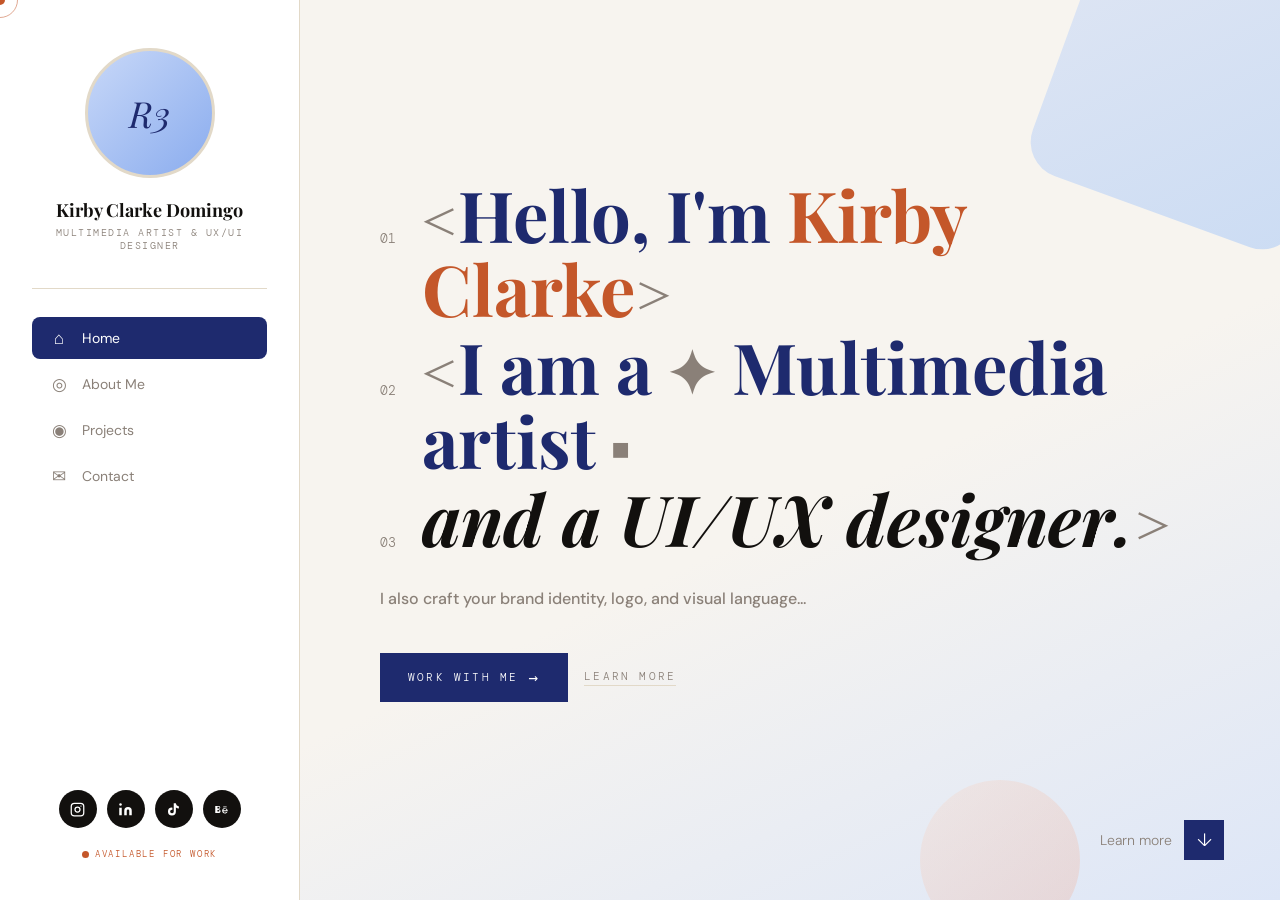
==== index.html @ 17f3683c "Add files via upload" ====
<!DOCTYPE html>
<html lang="en">
<head>
<meta charset="UTF-8">
<meta name="viewport" content="width=device-width, initial-scale=1.0">
<title>R3QU1EM</title>
<link rel="preconnect" href="https://fonts.googleapis.com">
<link href="https://fonts.googleapis.com/css2?family=Playfair+Display:ital,wght@0,400;0,700;1,400&family=DM+Mono:wght@300;400&family=DM+Sans:wght@300;400;500&display=swap" rel="stylesheet">
<style>
/* =============================================
   VARIABLES & RESET
   ============================================= */
:root {
  --cream: #F7F4EF;
  --ink: #12100E;
  --rust: #C4572A;
  --blue: #1E2A6E;
  --sand: #E2D9C8;
  --muted: #8A8078;
  --sidebar-w: 300px;
}

*, *::before, *::after { margin: 0; padding: 0; box-sizing: border-box; }
html { scroll-behavior: smooth; }

body {
  background: var(--cream);
  color: var(--ink);
  font-family: 'DM Sans', sans-serif;
  font-weight: 300;
  display: flex;
  min-height: 100vh;
  cursor: none;
}

/* =============================================
   CUSTOM CURSOR (hidden on touch devices)
   ============================================= */
.cursor {
  width: 10px; height: 10px;
  background: var(--rust);
  border-radius: 50%;
  position: fixed; top: 0; left: 0;
  pointer-events: none; z-index: 9999;
  transform: translate(-50%,-50%);
  mix-blend-mode: multiply;
  transition: transform 0.1s;
}
.cursor-ring {
  width: 36px; height: 36px;
  border: 1.5px solid var(--rust);
  border-radius: 50%;
  position: fixed; top: 0; left: 0;
  pointer-events: none; z-index: 9998;
  transform: translate(-50%,-50%);
  transition: width 0.2s, height 0.2s, opacity 0.2s;
  opacity: 0.5;
}

/* =============================================
   MOBILE MENU TOGGLE BUTTON
   ============================================= */
.menu-toggle {
  display: none;
  position: fixed;
  top: 16px; right: 16px;
  z-index: 200;
  width: 46px; height: 46px;
  background: var(--blue);
  border: none;
  border-radius: 10px;
  flex-direction: column;
  align-items: center;
  justify-content: center;
  gap: 5px;
  cursor: pointer;
  transition: background 0.2s;
  box-shadow: 0 4px 16px rgba(30,42,110,0.25);
}
.menu-toggle:hover { background: var(--rust); }
.menu-toggle span {
  display: block;
  width: 22px; height: 2px;
  background: #fff;
  border-radius: 2px;
  transition: transform 0.3s ease, opacity 0.3s ease;
  transform-origin: center;
}
.menu-toggle.open span:nth-child(1) { transform: translateY(7px) rotate(45deg); }
.menu-toggle.open span:nth-child(2) { opacity: 0; transform: scaleX(0); }
.menu-toggle.open span:nth-child(3) { transform: translateY(-7px) rotate(-45deg); }

/* Overlay behind sidebar on mobile */
.sidebar-overlay {
  display: none;
  position: fixed; inset: 0;
  background: rgba(18,16,14,0.5);
  z-index: 98;
  opacity: 0;
  transition: opacity 0.35s ease;
}
.sidebar-overlay.active { opacity: 1; }

/* =============================================
   SIDEBAR
   ============================================= */
.sidebar {
  width: var(--sidebar-w);
  min-width: var(--sidebar-w);
  height: 100vh;
  position: fixed;
  top: 0; left: 0;
  background: #fff;
  border-right: 1px solid var(--sand);
  display: flex;
  flex-direction: column;
  align-items: center;
  padding: 48px 32px 40px;
  z-index: 99;
  overflow-y: auto;
  transition: transform 0.4s cubic-bezier(0.4, 0, 0.2, 1);
}

.avatar-wrap {
  width: 130px; height: 130px;
  border-radius: 50%;
  overflow: hidden;
  border: 3px solid var(--sand);
  margin-bottom: 20px;
  flex-shrink: 0;
  background: linear-gradient(135deg, #c8d8f8 0%, #8aacee 100%);
  display: flex; align-items: center; justify-content: center;
  font-family: 'Playfair Display', serif;
  font-size: 36px;
  color: var(--blue);
  font-style: italic;
  opacity: 0;
  animation: fadeUp 0.7s 0.1s forwards;
}
.avatar-wrap img { width: 100%; height: 100%; object-fit: cover; }

.sidebar-name {
  font-family: 'Playfair Display', serif;
  font-size: 18px; font-weight: 700;
  text-align: center; margin-bottom: 4px;
  opacity: 0; animation: fadeUp 0.7s 0.2s forwards;
}
.sidebar-title {
  font-family: 'DM Mono', monospace;
  font-size: 10px; letter-spacing: 0.15em;
  text-transform: uppercase; color: var(--muted);
  text-align: center; margin-bottom: 36px;
  opacity: 0; animation: fadeUp 0.7s 0.3s forwards;
}
.sidebar-divider {
  width: 100%; height: 1px;
  background: var(--sand); margin-bottom: 28px;
}

.sidebar-nav {
  width: 100%; list-style: none;
  display: flex; flex-direction: column; gap: 4px;
  margin-bottom: auto;
  opacity: 0; animation: fadeUp 0.7s 0.4s forwards;
}
.sidebar-nav li a {
  display: flex; align-items: center; gap: 12px;
  padding: 10px 16px; border-radius: 8px;
  text-decoration: none; color: var(--muted);
  font-size: 14px; font-weight: 400;
  transition: background 0.2s, color 0.2s;
}
.sidebar-nav li a:hover,
.sidebar-nav li a.active {
  background: var(--blue); color: #fff;
}
.nav-icon { font-size: 17px; width: 22px; text-align: center; }

.sidebar-socials {
  display: flex; flex-wrap: wrap; gap: 10px;
  justify-content: center; margin-top: 36px;
  opacity: 0; animation: fadeUp 0.7s 0.5s forwards;
}
.social-icon {
  width: 38px; height: 38px; border-radius: 50%;
  background: var(--ink); color: #fff;
  display: flex; align-items: center; justify-content: center;
  text-decoration: none;
  transition: background 0.2s, transform 0.2s;
}
.social-icon:hover { background: var(--rust); transform: translateY(-3px); }
.social-icon svg { width: 15px; height: 15px; }

.avail-badge {
  margin-top: 20px;
  font-family: 'DM Mono', monospace;
  font-size: 9px; letter-spacing: 0.2em;
  text-transform: uppercase; color: var(--rust);
  display: flex; align-items: center; gap: 6px;
}
.avail-dot {
  width: 7px; height: 7px; border-radius: 50%;
  background: var(--rust); animation: pulse 2s infinite;
}

/* =============================================
   MAIN CONTENT AREA
   ============================================= */
.main {
  margin-left: var(--sidebar-w);
  flex: 1;
  overflow-y: auto;
  height: 100vh;
}

/* =============================================
   HERO
   ============================================= */
.hero {
  min-height: 100vh;
  display: flex; flex-direction: column; justify-content: center;
  padding: 80px 80px 100px;
  background: linear-gradient(155deg, #F7F4EF 55%, #dde6f7 100%);
  position: relative; overflow: hidden;
}
.hero::before {
  content: '';
  position: absolute; top: -60px; right: -60px;
  width: 280px; height: 280px;
  background: linear-gradient(135deg, #c8d8f8 0%, #a0c4f8 100%);
  border-radius: 36px; transform: rotate(20deg);
  opacity: 0.5; animation: floatShape 6s ease-in-out infinite;
}
.hero::after {
  content: '';
  position: absolute; bottom: -40px; right: 200px;
  width: 160px; height: 160px;
  background: linear-gradient(135deg, #f8d8c8 0%, #f0a88e 100%);
  border-radius: 50%;
  opacity: 0.3; animation: floatShape 8s 2s ease-in-out infinite;
}

.hero-line {
  display: flex; align-items: baseline; gap: 14px;
  line-height: 1.05; margin-bottom: 4px;
}
.hero-num {
  font-family: 'DM Mono', monospace; font-size: 13px;
  color: var(--muted); min-width: 28px;
  opacity: 0; animation: fadeUp 0.7s forwards;
}
.hero-line:nth-child(1) .hero-num { animation-delay: 0.3s; }
.hero-line:nth-child(2) .hero-num { animation-delay: 0.5s; }
.hero-line:nth-child(3) .hero-num { animation-delay: 0.7s; }

.hero-text {
  font-family: 'Playfair Display', serif;
  font-size: clamp(28px, 5.5vw, 72px);
  font-weight: 700; color: var(--blue);
  opacity: 0; animation: fadeUp 0.8s forwards;
}
.hero-line:nth-child(1) .hero-text { animation-delay: 0.3s; }
.hero-line:nth-child(2) .hero-text { animation-delay: 0.5s; }
.hero-line:nth-child(3) .hero-text { animation-delay: 0.7s; font-style: italic; color: var(--ink); }
.hero-text .accent { color: var(--rust); }
.hero-text .tag { color: var(--muted); font-style: normal; font-size: 0.85em; }

.hero-sub {
  margin-top: 28px; font-size: 16px; font-weight: 500;
  color: var(--muted);
  opacity: 0; animation: fadeUp 0.8s 0.9s forwards;
}
.hero-cta {
  margin-top: 44px; display: flex; gap: 16px; align-items: center;
  flex-wrap: wrap;
  opacity: 0; animation: fadeUp 0.8s 1.1s forwards;
}
.btn-primary {
  background: var(--blue); color: #fff;
  padding: 14px 28px;
  font-family: 'DM Mono', monospace; font-size: 11px;
  letter-spacing: 0.2em; text-transform: uppercase;
  border: none; text-decoration: none;
  display: inline-flex; align-items: center; gap: 10px;
  transition: background 0.2s, transform 0.2s;
}
.btn-primary:hover { background: var(--rust); transform: translateY(-2px); }
.btn-primary .arrow { font-size: 16px; transition: transform 0.2s; }
.btn-primary:hover .arrow { transform: translateX(4px); }
.btn-ghost {
  font-family: 'DM Mono', monospace; font-size: 11px;
  letter-spacing: 0.2em; text-transform: uppercase;
  color: var(--muted); text-decoration: none;
  border-bottom: 1px solid var(--sand); padding-bottom: 2px;
  transition: color 0.2s, border-color 0.2s;
}
.btn-ghost:hover { color: var(--ink); border-color: var(--ink); }

.learn-more-btn {
  position: absolute; bottom: 40px; right: 56px;
  display: flex; align-items: center; gap: 12px;
  text-decoration: none; font-size: 14px; color: var(--muted);
  opacity: 0; animation: fadeIn 1s 1.5s forwards;
}
.down-box {
  width: 40px; height: 40px; background: var(--blue);
  display: flex; align-items: center; justify-content: center;
  color: #fff; font-size: 18px; transition: background 0.2s;
}
.learn-more-btn:hover .down-box { background: var(--rust); }

/* =============================================
   MARQUEE
   ============================================= */
.marquee-section {
  padding: 14px 0; overflow: hidden; background: var(--blue);
}
.marquee-track {
  display: flex; animation: marquee 20s linear infinite; width: max-content;
}
.marquee-item {
  font-family: 'Playfair Display', serif; font-style: italic;
  font-size: 16px; color: rgba(255,255,255,0.65);
  padding: 0 36px; white-space: nowrap;
}
.marquee-dot { color: var(--rust) !important; }

/* =============================================
   SHARED SECTION STYLES
   ============================================= */
.section { padding: 96px 80px; }
.section + .section { border-top: 1px solid var(--sand); }

.section-label {
  font-family: 'DM Mono', monospace; font-size: 10px;
  letter-spacing: 0.35em; text-transform: uppercase; color: var(--rust);
  margin-bottom: 36px; display: flex; align-items: center; gap: 12px;
}
.section-label::before { content: ''; width: 28px; height: 1px; background: var(--rust); }

.section-heading {
  font-family: 'Playfair Display', serif;
  font-size: clamp(30px, 3.8vw, 56px);
  line-height: 1.1; color: var(--blue); margin-bottom: 28px;
}
.section-heading em { font-style: italic; color: var(--rust); }

/* =============================================
   ABOUT
   ============================================= */
.about-grid {
  display: grid; grid-template-columns: 1fr 1fr;
  gap: 56px; align-items: start;
}
.about-body {
  font-size: 16px; line-height: 1.8;
  color: var(--muted); margin-bottom: 14px;
}
.skills-grid { display: grid; grid-template-columns: 1fr 1fr; gap: 2px; }
.skill-item { padding: 16px 18px; background: var(--sand); transition: background 0.2s; }
.skill-item:hover { background: var(--blue); }
.skill-item:hover .skill-name { color: #fff; }
.skill-item:hover .skill-cat { color: rgba(255,255,255,0.5); }
.skill-name { font-size: 14px; font-weight: 500; margin-bottom: 3px; transition: color 0.2s; }
.skill-cat {
  font-family: 'DM Mono', monospace; font-size: 9px;
  letter-spacing: 0.15em; text-transform: uppercase;
  color: var(--muted); transition: color 0.2s;
}

/* =============================================
   GALLERY / ACCORDION SECTION
   ============================================= */
.work-section { background: #fff; }
.gallery-list { display: flex; flex-direction: column; gap: 2px; margin-top: 44px; }

.gallery-trigger {
  display: grid;
  grid-template-columns: 48px 1fr auto auto 36px;
  align-items: center; gap: 20px;
  padding: 22px 28px;
  background: var(--cream);
  border: none; width: 100%; text-align: left;
  color: var(--ink); cursor: pointer;
  transition: background 0.25s, transform 0.25s;
  font-family: inherit;
}
.gallery-trigger:hover {
  background: var(--blue); transform: translateX(6px);
}
.gallery-trigger:hover .g-title,
.gallery-trigger:hover .g-num { color: #fff; }
.gallery-trigger:hover .g-type,
.gallery-trigger:hover .g-count { color: rgba(255,255,255,0.5); }
.gallery-trigger:hover .g-chevron { color: var(--rust); }

.gallery-trigger.open { background: var(--blue); transform: translateX(6px); }
.gallery-trigger.open .g-title,
.gallery-trigger.open .g-num { color: #fff; }
.gallery-trigger.open .g-type,
.gallery-trigger.open .g-count { color: rgba(255,255,255,0.5); }
.gallery-trigger.open .g-chevron { color: var(--rust); transform: rotate(180deg); }

.g-num {
  font-family: 'DM Mono', monospace; font-size: 11px;
  letter-spacing: 0.2em; color: var(--muted); transition: color 0.25s;
}
.g-title {
  font-family: 'Playfair Display', serif; font-size: 22px;
  transition: color 0.25s;
}
.g-type {
  font-family: 'DM Mono', monospace; font-size: 10px;
  letter-spacing: 0.15em; text-transform: uppercase;
  color: var(--muted); transition: color 0.25s;
}
.g-count {
  font-family: 'DM Mono', monospace; font-size: 11px;
  color: var(--muted); transition: color 0.25s;
}
.g-chevron {
  font-size: 18px; color: var(--sand);
  transition: color 0.25s, transform 0.35s ease;
  display: flex; align-items: center; justify-content: center;
}

.gallery-panel {
  max-height: 0; overflow: hidden;
  transition: max-height 0.55s cubic-bezier(0.4,0,0.2,1);
  background: #f0eee9;
  border-left: 3px solid var(--blue);
}
.gallery-panel.open { max-height: 1600px; }
.gallery-panel-inner { padding: 28px 32px 36px; }

.tool-badge {
  display: inline-flex; align-items: center; gap: 8px;
  background: var(--blue); color: #fff;
  padding: 6px 14px; margin-bottom: 20px;
  font-family: 'DM Mono', monospace; font-size: 10px;
  letter-spacing: 0.15em; text-transform: uppercase;
}
.tool-dot { width: 7px; height: 7px; border-radius: 50%; background: var(--rust); }

.gallery-hint {
  font-family: 'DM Mono', monospace; font-size: 10px;
  letter-spacing: 0.2em; text-transform: uppercase;
  color: var(--muted); margin-bottom: 20px;
}

.photo-grid {
  display: grid;
  grid-template-columns: repeat(3, 1fr);
  gap: 8px;
}
.photo-grid.cols4 { grid-template-columns: repeat(4, 1fr); }

.photo-card {
  position: relative; overflow: hidden;
  background: var(--sand);
  aspect-ratio: 4/3;
}
.photo-card.span2 { grid-column: span 2; aspect-ratio: 16/9; }

.photo-card[data-tool="capcut"] .photo-card-bg       { background: linear-gradient(135deg, #0f0f0f 0%, #1a1a2e 60%, #2a2a4e 100%); }
.photo-card[data-tool="premiere"] .photo-card-bg     { background: linear-gradient(135deg, #1a0030 0%, #4a0080 50%, #9999ff 100%); }
.photo-card[data-tool="canva"] .photo-card-bg        { background: linear-gradient(135deg, #7d2ae8 0%, #4a90d9 50%, #00c4cc 100%); }
.photo-card[data-tool="figma"] .photo-card-bg        { background: linear-gradient(135deg, #f24e1e 0%, #a259ff 50%, #1abcfe 100%); }
.photo-card[data-tool="aftereffects"] .photo-card-bg { background: linear-gradient(135deg, #1a0533 0%, #4a1090 50%, #9999ff 100%); }
.photo-card[data-tool="photoshop"] .photo-card-bg    { background: linear-gradient(135deg, #001e36 0%, #0050a0 50%, #31a8ff 100%); }

.photo-card-bg {
  width: 100%; height: 100%;
  display: flex; align-items: center; justify-content: center;
  transition: transform 0.4s ease;
}
.photo-card:hover .photo-card-bg { transform: scale(1.04); }

.card-symbol {
  font-size: clamp(28px, 4vw, 56px);
  opacity: 0.12; color: #fff;
  pointer-events: none; user-select: none;
  font-family: 'Playfair Display', serif;
}

.photo-overlay {
  position: absolute; inset: 0;
  background: rgba(18,16,14,0.82);
  display: flex; flex-direction: column;
  align-items: center; justify-content: center;
  opacity: 0; transition: opacity 0.3s;
  padding: 12px; text-align: center;
}
.photo-card:hover .photo-overlay { opacity: 1; }
.photo-overlay-title {
  font-family: 'Playfair Display', serif;
  font-style: italic; font-size: 13px; color: #fff; margin-bottom: 5px;
}
.photo-overlay-tag {
  font-family: 'DM Mono', monospace; font-size: 9px;
  letter-spacing: 0.2em; text-transform: uppercase;
  color: rgba(255,255,255,0.45);
}

/* =============================================
   CONTACT
   ============================================= */
.contact-grid {
  display: grid; grid-template-columns: 1fr 1fr;
  gap: 72px; align-items: start;
}
.contact-sub {
  font-size: 16px; line-height: 1.7;
  color: var(--muted); margin-bottom: 36px;
}
.contact-email {
  font-family: 'Playfair Display', serif; font-style: italic;
  font-size: 22px; color: var(--ink); text-decoration: none;
  border-bottom: 2px solid var(--rust); padding-bottom: 4px;
  transition: color 0.2s;
}
.contact-email:hover { color: var(--rust); }
.contact-links { display: flex; flex-direction: column; gap: 10px; }
.contact-link {
  display: flex; justify-content: space-between; align-items: center;
  padding: 16px 20px; border: 1px solid var(--sand);
  text-decoration: none; color: var(--ink);
  transition: border-color 0.2s, background 0.2s;
}
.contact-link:hover { background: var(--blue); border-color: var(--blue); color: #fff; }
.contact-link-name {
  font-family: 'DM Mono', monospace; font-size: 11px;
  letter-spacing: 0.2em; text-transform: uppercase;
}
.contact-link-handle { font-size: 13px; color: var(--muted); }
.contact-link:hover .contact-link-handle { color: rgba(255,255,255,0.6); }

/* =============================================
   FOOTER
   ============================================= */
footer {
  padding: 28px 80px; border-top: 1px solid var(--sand);
  display: flex; justify-content: space-between; align-items: center;
  flex-wrap: wrap; gap: 12px;
  background: #fff;
}
.footer-copy {
  font-family: 'DM Mono', monospace; font-size: 10px;
  letter-spacing: 0.15em; text-transform: uppercase; color: var(--muted);
}

/* =============================================
   ANIMATIONS
   ============================================= */
@keyframes fadeUp {
  from { opacity: 0; transform: translateY(20px); }
  to   { opacity: 1; transform: translateY(0); }
}
@keyframes fadeIn { from { opacity: 0; } to { opacity: 1; } }
@keyframes marquee {
  from { transform: translateX(0); }
  to   { transform: translateX(-50%); }
}
@keyframes pulse {
  0%,100% { opacity:1; transform:scale(1); }
  50%      { opacity:0.4; transform:scale(0.6); }
}
@keyframes floatShape {
  0%,100% { transform:rotate(20deg) translateY(0); }
  50%      { transform:rotate(20deg) translateY(-18px); }
}

.reveal {
  opacity: 0; transform: translateY(22px);
  transition: opacity 0.7s ease, transform 0.7s ease;
}
.reveal.visible { opacity: 1; transform: translateY(0); }
.reveal-delay-1 { transition-delay: 0.1s; }
.reveal-delay-2 { transition-delay: 0.2s; }
.reveal-delay-3 { transition-delay: 0.3s; }

/* =============================================
   RESPONSIVE — TABLET (max 1024px)
   ============================================= */
@media (max-width: 1024px) {
  .section { padding: 72px 48px; }
  footer { padding: 24px 48px; }
  .hero { padding: 72px 48px 90px; }

  .about-grid { gap: 40px; }

  .gallery-trigger {
    grid-template-columns: 40px 1fr auto 28px;
    gap: 14px; padding: 20px 20px;
  }
  .g-count { display: none; }
  .g-type { font-size: 9px; }

  .photo-grid.cols4 { grid-template-columns: repeat(3, 1fr); }
}

/* =============================================
   RESPONSIVE — MOBILE (max 768px)
   ============================================= */
@media (max-width: 768px) {
  body { cursor: auto; }
  .cursor, .cursor-ring { display: none; }

  /* Show hamburger, overlay */
  .menu-toggle { display: flex; }
  .sidebar-overlay { display: block; pointer-events: none; }
  .sidebar-overlay.active { pointer-events: all; }

  /* Sidebar slides in from left */
  .sidebar {
    transform: translateX(-100%);
    width: min(var(--sidebar-w), 85vw);
    min-width: unset;
    padding: 60px 24px 32px;
    box-shadow: 4px 0 32px rgba(18,16,14,0.15);
  }
  .sidebar.open { transform: translateX(0); }

  /* Main takes full width */
  .main { margin-left: 0; height: 100vh; }

  /* HERO */
  .hero {
    padding: 80px 24px 72px;
    min-height: 100svh;
  }
  .hero::before { width: 180px; height: 180px; top: -40px; right: -40px; }
  .hero::after  { width: 100px; height: 100px; right: 60px; }

  .hero-line { gap: 10px; margin-bottom: 2px; }
  .hero-num  { font-size: 11px; min-width: 22px; }
  .hero-text { font-size: clamp(24px, 7.5vw, 40px); }

  .learn-more-btn { right: 24px; bottom: 28px; font-size: 12px; }
  .down-box { width: 34px; height: 34px; font-size: 15px; }

  /* Sections */
  .section { padding: 60px 24px; }
  .section + .section { border-top: 1px solid var(--sand); }

  /* About: stack columns */
  .about-grid { grid-template-columns: 1fr; gap: 40px; }
  .skills-grid { grid-template-columns: 1fr 1fr; }

  /* Gallery accordion */
  .gallery-trigger {
    grid-template-columns: 36px 1fr 28px;
    gap: 12px; padding: 18px 16px;
    transform: none !important;
  }
  .gallery-trigger:hover  { transform: none !important; }
  .gallery-trigger.open   { transform: none !important; }
  .g-type  { display: none; }
  .g-count { display: none; }
  .g-title { font-size: 18px; }

  .gallery-panel-inner { padding: 20px 16px 28px; }

  /* Grids: 2 cols on mobile, span2 becomes full width */
  .photo-grid        { grid-template-columns: repeat(2, 1fr); gap: 6px; }
  .photo-grid.cols4  { grid-template-columns: repeat(2, 1fr); }
  .photo-card.span2  { grid-column: span 2; }

  /* Contact: stack */
  .contact-grid { grid-template-columns: 1fr; gap: 40px; }
  .contact-email { font-size: 18px; }

  /* Footer */
  footer { padding: 20px 24px; flex-direction: column; align-items: flex-start; gap: 8px; }

  /* Marquee smaller */
  .marquee-item { font-size: 13px; padding: 0 20px; }
}

/* =============================================
   RESPONSIVE — SMALL MOBILE (max 480px)
   ============================================= */
@media (max-width: 480px) {
  .hero-text { font-size: clamp(20px, 6.5vw, 34px); }
  .section-heading { font-size: clamp(26px, 7vw, 40px); }

  .skills-grid { grid-template-columns: 1fr; }

  .photo-grid        { grid-template-columns: repeat(2, 1fr); }
  .photo-grid.cols4  { grid-template-columns: repeat(2, 1fr); }

  .gallery-trigger { padding: 16px 14px; }
  .g-num { font-size: 10px; }
  .g-title { font-size: 16px; }

  .btn-primary { padding: 12px 20px; font-size: 10px; }
}
</style>
</head>
<body>

<!-- CURSOR -->
<div class="cursor" id="cursor"></div>
<div class="cursor-ring" id="cursorRing"></div>

<!-- MOBILE HAMBURGER -->
<button class="menu-toggle" id="menuToggle" aria-label="Toggle menu">
  <span></span><span></span><span></span>
</button>

<!-- SIDEBAR OVERLAY -->
<div class="sidebar-overlay" id="sidebarOverlay"></div>

<!-- =============================================
     SIDEBAR
     ============================================= -->
<aside class="sidebar" id="sidebar">
  <div class="avatar-wrap">R3</div>
  <p class="sidebar-name">Kirby Clarke Domingo</p>
  <p class="sidebar-title">Multimedia Artist &amp; UX/UI Designer</p>
  <div class="sidebar-divider"></div>
  <ul class="sidebar-nav">
    <li><a href="#hero" class="active nav-link"><span class="nav-icon">⌂</span> Home</a></li>
    <li><a href="#about" class="nav-link"><span class="nav-icon">◎</span> About Me</a></li>
    <li><a href="#work" class="nav-link"><span class="nav-icon">◉</span> Projects</a></li>
    <li><a href="#contact" class="nav-link"><span class="nav-icon">✉</span> Contact</a></li>
  </ul>
  <div class="sidebar-socials">
    <a href="#" class="social-icon" title="Instagram">
      <svg viewBox="0 0 24 24" fill="none" stroke="currentColor" stroke-width="2">
        <rect x="2" y="2" width="20" height="20" rx="5"/>
        <circle cx="12" cy="12" r="4"/>
        <circle cx="17.5" cy="6.5" r="1" fill="currentColor" stroke="none"/>
      </svg>
    </a>
    <a href="#" class="social-icon" title="LinkedIn">
      <svg viewBox="0 0 24 24" fill="currentColor">
        <path d="M16 8a6 6 0 0 1 6 6v7h-4v-7a2 2 0 0 0-4 0v7h-4v-7a6 6 0 0 1 6-6zM2 9h4v12H2z"/>
        <circle cx="4" cy="4" r="2"/>
      </svg>
    </a>
    <a href="#" class="social-icon" title="TikTok">
      <svg viewBox="0 0 24 24" fill="currentColor">
        <path d="M19.59 6.69a4.83 4.83 0 0 1-3.77-4.25V2h-3.45v13.67a2.89 2.89 0 0 1-2.88 2.5 2.89 2.89 0 0 1-2.89-2.89 2.89 2.89 0 0 1 2.89-2.89c.28 0 .54.04.79.1V9.01a6.27 6.27 0 0 0-.79-.05 6.34 6.34 0 0 0-6.34 6.34 6.34 6.34 0 0 0 6.34 6.34 6.34 6.34 0 0 0 6.33-6.34V8.69a8.18 8.18 0 0 0 4.78 1.52V6.75a4.85 4.85 0 0 1-1.01-.06z"/>
      </svg>
    </a>
    <a href="#" class="social-icon" title="Behance">
      <svg viewBox="0 0 24 24" fill="currentColor">
        <path d="M7.5 11.25C8.88 11.25 10 10.13 10 8.75S8.88 6.25 7.5 6.25H2v11.5h5.5c1.66 0 3-1.34 3-3s-1.34-3-3-3zm-2-3.5H7.5c.69 0 1.25.56 1.25 1.25S8.19 10.25 7.5 10.25H5.5V7.75zm2 7.5H5.5v-2.5H7.5c.69 0 1.25.56 1.25 1.25s-.56 1.25-1.25 1.25zM14.75 7h5.5v1.5h-5.5V7zM17.5 9.5c-2.49 0-4.5 2.01-4.5 4.5s2.01 4.5 4.5 4.5c1.74 0 3.26-.99 4.02-2.44H19.3c-.44.56-1.1.94-1.8.94-1.24 0-2.27-.9-2.46-2.08H22v-.42c0-2.49-2.01-4.5-4.5-4.5zm-2.46 3.5c.19-1.18 1.22-2.08 2.46-2.08s2.27.9 2.46 2.08h-4.92z"/>
      </svg>
    </a>
  </div>
  <div class="avail-badge">
    <div class="avail-dot"></div>
    Available for work
  </div>
</aside>

<!-- =============================================
     MAIN CONTENT
     ============================================= -->
<main class="main" id="mainScroll">

  <!-- HERO -->
  <section class="hero" id="hero">
    <div class="hero-line">
      <span class="hero-num">01</span>
      <h1 class="hero-text">
        <span class="tag">&lt;</span>Hello, I'm <span class="accent">Kirby Clarke</span><span class="tag">&gt;</span>
      </h1>
    </div>
    <div class="hero-line">
      <span class="hero-num">02</span>
      <h1 class="hero-text">
        <span class="tag">&lt;</span>I am a<span class="tag"> ✦</span> Multimedia artist<span class="tag"> ▪</span>
      </h1>
    </div>
    <div class="hero-line">
      <span class="hero-num">03</span>
      <h1 class="hero-text">and a UI/UX designer.<span class="tag">&gt;</span></h1>
    </div>
    <p class="hero-sub">I also craft your brand identity, logo, and visual language...</p>
    <div class="hero-cta">
      <a href="#contact" class="btn-primary">Work with me <span class="arrow">→</span></a>
      <a href="#about" class="btn-ghost">Learn more</a>
    </div>
    <a href="#work" class="learn-more-btn">
      Learn more
      <div class="down-box">↓</div>
    </a>
  </section>

  <!-- MARQUEE -->
  <div class="marquee-section">
    <div class="marquee-track">
      <span class="marquee-item">Multimedia Art</span><span class="marquee-item marquee-dot">·</span>
      <span class="marquee-item">UX Design</span><span class="marquee-item marquee-dot">·</span>
      <span class="marquee-item">UI Design</span><span class="marquee-item marquee-dot">·</span>
      <span class="marquee-item">Video Editing</span><span class="marquee-item marquee-dot">·</span>
      <span class="marquee-item">Motion Graphics</span><span class="marquee-item marquee-dot">·</span>
      <span class="marquee-item">Branding</span><span class="marquee-item marquee-dot">·</span>
      <span class="marquee-item">Figma</span><span class="marquee-item marquee-dot">·</span>
      <span class="marquee-item">Photoshop</span><span class="marquee-item marquee-dot">·</span>
      <span class="marquee-item">Multimedia Art</span><span class="marquee-item marquee-dot">·</span>
      <span class="marquee-item">UX Design</span><span class="marquee-item marquee-dot">·</span>
      <span class="marquee-item">UI Design</span><span class="marquee-item marquee-dot">·</span>
      <span class="marquee-item">Video Editing</span><span class="marquee-item marquee-dot">·</span>
      <span class="marquee-item">Motion Graphics</span><span class="marquee-item marquee-dot">·</span>
      <span class="marquee-item">Branding</span><span class="marquee-item marquee-dot">·</span>
      <span class="marquee-item">Figma</span><span class="marquee-item marquee-dot">·</span>
      <span class="marquee-item">Photoshop</span><span class="marquee-item marquee-dot">·</span>
    </div>
  </div>

  <!-- ABOUT -->
  <section class="section" id="about">
    <p class="section-label reveal">About me</p>
    <div class="about-grid">
      <div>
        <h2 class="section-heading reveal reveal-delay-1">Design<br>meets <em>logic</em></h2>
        <p class="about-body reveal reveal-delay-2">I am an IT graduate but I focused my career on multimedia. I still have little experience on work but I am confident that my personal projects have the potential to prove.</p>
        <p class="about-body reveal reveal-delay-3">I keep my focus on content creation and film making. Learning from multiple trials and errors. My obsession on creative work has driven me to this kind of career and I promise myself to keep the momentum going.</p>
      </div>
      <div>
        <p class="section-label reveal">Skills</p>
        <div class="skills-grid">
          <div class="skill-item reveal reveal-delay-1"><div class="skill-name">After Effects</div><div class="skill-cat">Motion Graphics</div></div>
          <div class="skill-item reveal reveal-delay-1"><div class="skill-name">Figma</div><div class="skill-cat">Web Design</div></div>
          <div class="skill-item reveal reveal-delay-2"><div class="skill-name">Premiere Pro</div><div class="skill-cat">Professional Video</div></div>
          <div class="skill-item reveal reveal-delay-2"><div class="skill-name">Photoshop</div><div class="skill-cat">Graphics Design</div></div>
          <div class="skill-item reveal reveal-delay-3"><div class="skill-name">CapCut</div><div class="skill-cat">Basic Video Editing</div></div>
          <div class="skill-item reveal reveal-delay-3"><div class="skill-name">Lightroom</div><div class="skill-cat">Photo Editing</div></div>
        </div>
      </div>
    </div>
  </section>

  <!-- GALLERY / ACCORDION -->
  <section class="section work-section" id="work">
    <p class="section-label reveal">Creative galleries</p>
    <h2 class="section-heading reveal reveal-delay-1">My work,<br><em>by tool</em></h2>

    <div class="gallery-list">

      <!-- 01 CAPCUT -->
      <div class="reveal">
        <button class="gallery-trigger" onclick="toggleGallery(this)">
          <span class="g-num">01</span>
          <span class="g-title">CapCut</span>
          <span class="g-type">Video Editing · Reels · Transitions</span>
          <span class="g-count">6 projects</span>
          <span class="g-chevron">↓</span>
        </button>
        <div class="gallery-panel">
          <div class="gallery-panel-inner">
            <div class="tool-badge"><span class="tool-dot"></span>CapCut — Video &amp; Short-form Content</div>
            <p class="gallery-hint">Replace placeholder cards with your own screenshots or thumbnails</p>
            <div class="photo-grid">
              <div class="photo-card" data-tool="capcut"><div class="photo-card-bg"><div class="card-symbol">▶</div></div><div class="photo-overlay"><p class="photo-overlay-title">Reel Edit #1</p><p class="photo-overlay-tag">Transition · Music Sync</p></div></div>
              <div class="photo-card" data-tool="capcut"><div class="photo-card-bg"><div class="card-symbol">▶</div></div><div class="photo-overlay"><p class="photo-overlay-title">Reel Edit #2</p><p class="photo-overlay-tag">Color Grade · Cuts</p></div></div>
              <div class="photo-card" data-tool="capcut"><div class="photo-card-bg"><div class="card-symbol">▶</div></div><div class="photo-overlay"><p class="photo-overlay-title">Short Film Cut</p><p class="photo-overlay-tag">Storytelling · Pacing</p></div></div>
              <div class="photo-card span2" data-tool="capcut"><div class="photo-card-bg"><div class="card-symbol">▶</div></div><div class="photo-overlay"><p class="photo-overlay-title">Brand Promo Video</p><p class="photo-overlay-tag">Cinematic · Typography</p></div></div>
              <div class="photo-card" data-tool="capcut"><div class="photo-card-bg"><div class="card-symbol">▶</div></div><div class="photo-overlay"><p class="photo-overlay-title">Viral Format</p><p class="photo-overlay-tag">Hook · CTA</p></div></div>
            </div>
          </div>
        </div>
      </div>

      <!-- 02 PREMIERE PRO -->
      <div class="reveal reveal-delay-1">
        <button class="gallery-trigger" onclick="toggleGallery(this)">
          <span class="g-num">02</span>
          <span class="g-title">Premiere Pro</span>
          <span class="g-type">Long-form · Color Grading · Audio Mix</span>
          <span class="g-count">5 projects</span>
          <span class="g-chevron">↓</span>
        </button>
        <div class="gallery-panel">
          <div class="gallery-panel-inner">
            <div class="tool-badge"><span class="tool-dot"></span>Premiere Pro — Professional Video</div>
            <p class="gallery-hint">Replace placeholder cards with your own screenshots or thumbnails</p>
            <div class="photo-grid">
              <div class="photo-card span2" data-tool="premiere"><div class="photo-card-bg"><div class="card-symbol">🎬</div></div><div class="photo-overlay"><p class="photo-overlay-title">Documentary Cut</p><p class="photo-overlay-tag">Long-form · Narrative</p></div></div>
              <div class="photo-card" data-tool="premiere"><div class="photo-card-bg"><div class="card-symbol">🎬</div></div><div class="photo-overlay"><p class="photo-overlay-title">Product Film</p><p class="photo-overlay-tag">Commercial · Grade</p></div></div>
              <div class="photo-card" data-tool="premiere"><div class="photo-card-bg"><div class="card-symbol">🎬</div></div><div class="photo-overlay"><p class="photo-overlay-title">Event Recap</p><p class="photo-overlay-tag">Multi-cam · Audio</p></div></div>
              <div class="photo-card" data-tool="premiere"><div class="photo-card-bg"><div class="card-symbol">🎬</div></div><div class="photo-overlay"><p class="photo-overlay-title">YouTube Series</p><p class="photo-overlay-tag">Pacing · Thumbnails</p></div></div>
              <div class="photo-card" data-tool="premiere"><div class="photo-card-bg"><div class="card-symbol">🎬</div></div><div class="photo-overlay"><p class="photo-overlay-title">30s Ad</p><p class="photo-overlay-tag">Brand · Fast-cut</p></div></div>
            </div>
          </div>
        </div>
      </div>

      <!-- 03 CANVA -->
      <div class="reveal reveal-delay-2">
        <button class="gallery-trigger" onclick="toggleGallery(this)">
          <span class="g-num">03</span>
          <span class="g-title">Canva</span>
          <span class="g-type">Social Media · Presentations · Print</span>
          <span class="g-count">8 projects</span>
          <span class="g-chevron">↓</span>
        </button>
        <div class="gallery-panel">
          <div class="gallery-panel-inner">
            <div class="tool-badge"><span class="tool-dot"></span>Canva — Visual Design &amp; Social</div>
            <p class="gallery-hint">Replace placeholder cards with your own screenshots or thumbnails</p>
            <div class="photo-grid cols4">
              <div class="photo-card" data-tool="canva"><div class="photo-card-bg"><div class="card-symbol">✦</div></div><div class="photo-overlay"><p class="photo-overlay-title">Instagram Post</p><p class="photo-overlay-tag">Social · Brand</p></div></div>
              <div class="photo-card" data-tool="canva"><div class="photo-card-bg"><div class="card-symbol">✦</div></div><div class="photo-overlay"><p class="photo-overlay-title">Pitch Deck</p><p class="photo-overlay-tag">Presentation · Clean</p></div></div>
              <div class="photo-card" data-tool="canva"><div class="photo-card-bg"><div class="card-symbol">✦</div></div><div class="photo-overlay"><p class="photo-overlay-title">Flyer Design</p><p class="photo-overlay-tag">Print · Event</p></div></div>
              <div class="photo-card" data-tool="canva"><div class="photo-card-bg"><div class="card-symbol">✦</div></div><div class="photo-overlay"><p class="photo-overlay-title">Story Template</p><p class="photo-overlay-tag">Stories · Reels</p></div></div>
              <div class="photo-card" data-tool="canva"><div class="photo-card-bg"><div class="card-symbol">✦</div></div><div class="photo-overlay"><p class="photo-overlay-title">Brand Kit</p><p class="photo-overlay-tag">Colors · Typography</p></div></div>
              <div class="photo-card" data-tool="canva"><div class="photo-card-bg"><div class="card-symbol">✦</div></div><div class="photo-overlay"><p class="photo-overlay-title">Banner Ad</p><p class="photo-overlay-tag">Digital · Campaign</p></div></div>
              <div class="photo-card" data-tool="canva"><div class="photo-card-bg"><div class="card-symbol">✦</div></div><div class="photo-overlay"><p class="photo-overlay-title">Menu Design</p><p class="photo-overlay-tag">Print · F&amp;B</p></div></div>
              <div class="photo-card" data-tool="canva"><div class="photo-card-bg"><div class="card-symbol">✦</div></div><div class="photo-overlay"><p class="photo-overlay-title">Resume Layout</p><p class="photo-overlay-tag">Personal · Clean</p></div></div>
            </div>
          </div>
        </div>
      </div>

      <!-- 04 FIGMA -->
      <div class="reveal reveal-delay-3">
        <button class="gallery-trigger" onclick="toggleGallery(this)">
          <span class="g-num">04</span>
          <span class="g-title">Figma</span>
          <span class="g-type">UI Design · Prototypes · Design Systems</span>
          <span class="g-count">7 projects</span>
          <span class="g-chevron">↓</span>
        </button>
        <div class="gallery-panel">
          <div class="gallery-panel-inner">
            <div class="tool-badge"><span class="tool-dot"></span>Figma — UI/UX &amp; Prototyping</div>
            <p class="gallery-hint">Replace placeholder cards with your own screenshots or thumbnails</p>
            <div class="photo-grid">
              <div class="photo-card span2" data-tool="figma"><div class="photo-card-bg"><div class="card-symbol">◈</div></div><div class="photo-overlay"><p class="photo-overlay-title">Dashboard UI</p><p class="photo-overlay-tag">SaaS · Design System</p></div></div>
              <div class="photo-card" data-tool="figma"><div class="photo-card-bg"><div class="card-symbol">◈</div></div><div class="photo-overlay"><p class="photo-overlay-title">Mobile App</p><p class="photo-overlay-tag">iOS · UX Flow</p></div></div>
              <div class="photo-card" data-tool="figma"><div class="photo-card-bg"><div class="card-symbol">◈</div></div><div class="photo-overlay"><p class="photo-overlay-title">Landing Page</p><p class="photo-overlay-tag">Web · Conversion</p></div></div>
              <div class="photo-card" data-tool="figma"><div class="photo-card-bg"><div class="card-symbol">◈</div></div><div class="photo-overlay"><p class="photo-overlay-title">Component Library</p><p class="photo-overlay-tag">Design Tokens</p></div></div>
              <div class="photo-card" data-tool="figma"><div class="photo-card-bg"><div class="card-symbol">◈</div></div><div class="photo-overlay"><p class="photo-overlay-title">Wireframes</p><p class="photo-overlay-tag">Low-fi · Research</p></div></div>
              <div class="photo-card" data-tool="figma"><div class="photo-card-bg"><div class="card-symbol">◈</div></div><div class="photo-overlay"><p class="photo-overlay-title">Design Prototype</p><p class="photo-overlay-tag">Interactions · Flow</p></div></div>
            </div>
          </div>
        </div>
      </div>

      <!-- 05 AFTER EFFECTS -->
      <div class="reveal">
        <button class="gallery-trigger" onclick="toggleGallery(this)">
          <span class="g-num">05</span>
          <span class="g-title">After Effects</span>
          <span class="g-type">Motion Graphics · VFX · Animation</span>
          <span class="g-count">4 projects</span>
          <span class="g-chevron">↓</span>
        </button>
        <div class="gallery-panel">
          <div class="gallery-panel-inner">
            <div class="tool-badge"><span class="tool-dot"></span>After Effects — Motion &amp; VFX</div>
            <p class="gallery-hint">Replace placeholder cards with your own screenshots or thumbnails</p>
            <div class="photo-grid">
              <div class="photo-card" data-tool="aftereffects"><div class="photo-card-bg"><div class="card-symbol">✺</div></div><div class="photo-overlay"><p class="photo-overlay-title">Intro Animation</p><p class="photo-overlay-tag">Logo · Kinetic Type</p></div></div>
              <div class="photo-card" data-tool="aftereffects"><div class="photo-card-bg"><div class="card-symbol">✺</div></div><div class="photo-overlay"><p class="photo-overlay-title">Lower Thirds</p><p class="photo-overlay-tag">Broadcast · Clean</p></div></div>
              <div class="photo-card span2" data-tool="aftereffects"><div class="photo-card-bg"><div class="card-symbol">✺</div></div><div class="photo-overlay"><p class="photo-overlay-title">Explainer Scene</p><p class="photo-overlay-tag">2D · Storytelling</p></div></div>
              <div class="photo-card" data-tool="aftereffects"><div class="photo-card-bg"><div class="card-symbol">✺</div></div><div class="photo-overlay"><p class="photo-overlay-title">Particle FX</p><p class="photo-overlay-tag">VFX · Overlay</p></div></div>
            </div>
          </div>
        </div>
      </div>

      <!-- 06 PHOTOSHOP -->
      <div class="reveal reveal-delay-1">
        <button class="gallery-trigger" onclick="toggleGallery(this)">
          <span class="g-num">06</span>
          <span class="g-title">Photoshop</span>
          <span class="g-type">Photo Editing · Compositing · Digital Art</span>
          <span class="g-count">6 projects</span>
          <span class="g-chevron">↓</span>
        </button>
        <div class="gallery-panel">
          <div class="gallery-panel-inner">
            <div class="tool-badge"><span class="tool-dot"></span>Photoshop — Photo &amp; Digital Art</div>
            <p class="gallery-hint">Replace placeholder cards with your own screenshots or thumbnails</p>
            <div class="photo-grid cols4">
              <div class="photo-card" data-tool="photoshop"><div class="photo-card-bg"><div class="card-symbol">⬡</div></div><div class="photo-overlay"><p class="photo-overlay-title">Portrait Retouch</p><p class="photo-overlay-tag">Skin · Color</p></div></div>
              <div class="photo-card" data-tool="photoshop"><div class="photo-card-bg"><div class="card-symbol">⬡</div></div><div class="photo-overlay"><p class="photo-overlay-title">Composite Scene</p><p class="photo-overlay-tag">Manipulation · Light</p></div></div>
              <div class="photo-card" data-tool="photoshop"><div class="photo-card-bg"><div class="card-symbol">⬡</div></div><div class="photo-overlay"><p class="photo-overlay-title">Digital Illustration</p><p class="photo-overlay-tag">Art · Concept</p></div></div>
              <div class="photo-card" data-tool="photoshop"><div class="photo-card-bg"><div class="card-symbol">⬡</div></div><div class="photo-overlay"><p class="photo-overlay-title">Product Shot</p><p class="photo-overlay-tag">Commercial · Clean BG</p></div></div>
              <div class="photo-card" data-tool="photoshop"><div class="photo-card-bg"><div class="card-symbol">⬡</div></div><div class="photo-overlay"><p class="photo-overlay-title">Poster Design</p><p class="photo-overlay-tag">Typography · Layout</p></div></div>
              <div class="photo-card" data-tool="photoshop"><div class="photo-card-bg"><div class="card-symbol">⬡</div></div><div class="photo-overlay"><p class="photo-overlay-title">Photo Manipulation</p><p class="photo-overlay-tag">VFX · Surreal</p></div></div>
            </div>
          </div>
        </div>
      </div>

    </div><!-- /gallery-list -->
  </section>

  <!-- CONTACT -->
  <section class="section" id="contact">
    <p class="section-label reveal">Let's talk</p>
    <div class="contact-grid">
      <div>
        <h2 class="section-heading reveal reveal-delay-1">Got a<br><em>project?</em></h2>
        <p class="contact-sub reveal reveal-delay-2">Available for freelance work and collaborations. Drop me a line and let's make something great together.</p>
        <a href="mailto:kirby@example.com" class="contact-email reveal reveal-delay-3">kirby@example.com</a>
      </div>
      <div class="contact-links">
        <a href="#" class="contact-link reveal">
          <span class="contact-link-name">Instagram</span>
          <span class="contact-link-handle">@r3qu1em</span>
        </a>
        <a href="#" class="contact-link reveal reveal-delay-1">
          <span class="contact-link-name">Behance</span>
          <span class="contact-link-handle">@kirbyclarke</span>
        </a>
        <a href="#" class="contact-link reveal reveal-delay-2">
          <span class="contact-link-name">LinkedIn</span>
          <span class="contact-link-handle">@kirbyclarkedomingo</span>
        </a>
      </div>
    </div>
  </section>

  <!-- FOOTER -->
  <footer>
    <p class="footer-copy">© 2025 Kirby Clarke Domingo — All rights reserved</p>
    <p class="footer-copy" style="color:var(--rust);">Available for work ✦</p>
  </footer>

</main>

<!-- =============================================
     JAVASCRIPT
     ============================================= -->
<script>
/* ── MOBILE SIDEBAR TOGGLE ── */
const menuToggle    = document.getElementById('menuToggle');
const sidebar       = document.getElementById('sidebar');
const overlay       = document.getElementById('sidebarOverlay');

function openSidebar() {
  sidebar.classList.add('open');
  overlay.classList.add('active');
  menuToggle.classList.add('open');
  document.body.style.overflow = 'hidden';
}
function closeSidebar() {
  sidebar.classList.remove('open');
  overlay.classList.remove('active');
  menuToggle.classList.remove('open');
  document.body.style.overflow = '';
}
menuToggle.addEventListener('click', () => {
  sidebar.classList.contains('open') ? closeSidebar() : openSidebar();
});
overlay.addEventListener('click', closeSidebar);

/* Close sidebar when a nav link is clicked on mobile */
document.querySelectorAll('.nav-link').forEach(a => {
  a.addEventListener('click', () => {
    if (window.innerWidth <= 768) closeSidebar();
  });
});

/* ── GALLERY ACCORDION ── */
function toggleGallery(btn) {
  const panel  = btn.nextElementSibling;
  const isOpen = btn.classList.contains('open');
  document.querySelectorAll('.gallery-trigger.open').forEach(b => {
    b.classList.remove('open');
    b.nextElementSibling.classList.remove('open');
  });
  if (!isOpen) {
    btn.classList.add('open');
    panel.classList.add('open');
    setTimeout(() => {
      const mainEl = document.getElementById('mainScroll');
      const offset = btn.getBoundingClientRect().top
                   + mainEl.scrollTop
                   - mainEl.getBoundingClientRect().top
                   - 20;
      mainEl.scrollTo({ top: offset, behavior: 'smooth' });
    }, 80);
  }
}

/* ── CUSTOM CURSOR (desktop only) ── */
const cursorEl = document.getElementById('cursor');
const ring     = document.getElementById('cursorRing');
let mx=0, my=0, rx=0, ry=0;
if (window.matchMedia('(pointer:fine)').matches) {
  document.addEventListener('mousemove', e => { mx = e.clientX; my = e.clientY; });
  (function loop() {
    rx += (mx-rx)*0.12; ry += (my-ry)*0.12;
    cursorEl.style.left = mx+'px'; cursorEl.style.top = my+'px';
    ring.style.left = rx+'px';     ring.style.top = ry+'px';
    requestAnimationFrame(loop);
  })();
  document.querySelectorAll('a, button').forEach(el => {
    el.addEventListener('mouseenter', () => {
      ring.style.width='54px'; ring.style.height='54px';
      cursorEl.style.transform='translate(-50%,-50%) scale(0.4)';
    });
    el.addEventListener('mouseleave', () => {
      ring.style.width='36px'; ring.style.height='36px';
      cursorEl.style.transform='translate(-50%,-50%) scale(1)';
    });
  });
}

/* ── SMOOTH SCROLL ── */
const mainEl = document.getElementById('mainScroll');
document.querySelectorAll('a[href^="#"]').forEach(a => {
  a.addEventListener('click', e => {
    const target = document.querySelector(a.getAttribute('href'));
    if (target) {
      e.preventDefault();
      mainEl.scrollTo({ top: target.offsetTop, behavior: 'smooth' });
    }
  });
});

/* ── ACTIVE NAV HIGHLIGHT ── */
const navLinks = document.querySelectorAll('.sidebar-nav a');
const sections = document.querySelectorAll('section[id]');
mainEl.addEventListener('scroll', () => {
  let current = 'hero';
  sections.forEach(s => {
    if (mainEl.scrollTop >= s.offsetTop - 300) current = s.id;
  });
  navLinks.forEach(a => {
    a.classList.toggle('active', a.getAttribute('href') === '#' + current);
  });
});

/* ── SCROLL REVEAL ── */
const observer = new IntersectionObserver(entries => {
  entries.forEach(e => { if (e.isIntersecting) e.target.classList.add('visible'); });
}, { root: mainEl, threshold: 0.1 });
document.querySelectorAll('.reveal').forEach(el => observer.observe(el));
</script>
</body>
</html>
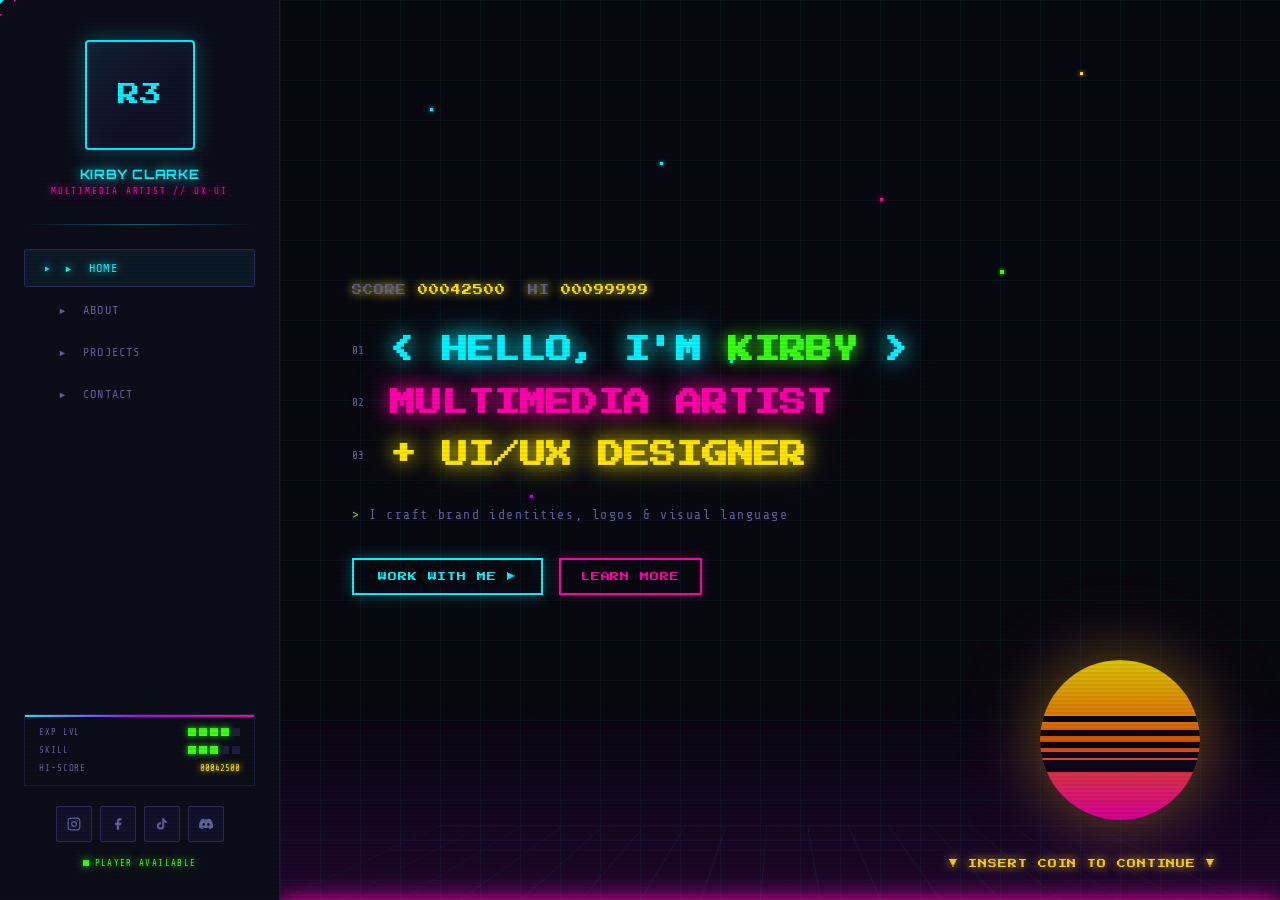
==== commit fa42818b: "index.html" ====
--- a/index.html
+++ b/index.html
@@ -3,101 +3,122 @@
 <head>
 <meta charset="UTF-8">
 <meta name="viewport" content="width=device-width, initial-scale=1.0">
-<title>R3QU1EM</title>
+<title>R3QU1EM // KIRBY CLARKE</title>
 <link rel="preconnect" href="https://fonts.googleapis.com">
-<link href="https://fonts.googleapis.com/css2?family=Playfair+Display:ital,wght@0,400;0,700;1,400&family=DM+Mono:wght@300;400&family=DM+Sans:wght@300;400;500&display=swap" rel="stylesheet">
+<link href="https://fonts.googleapis.com/css2?family=Press+Start+2P&family=Orbitron:wght@400;700;900&family=Share+Tech+Mono&display=swap" rel="stylesheet">
 <style>
 /* =============================================
-   VARIABLES & RESET
+   VARIABLES — NEON ARCADE PALETTE
    ============================================= */
 :root {
-  --cream: #F7F4EF;
-  --ink: #12100E;
-  --rust: #C4572A;
-  --blue: #1E2A6E;
-  --sand: #E2D9C8;
-  --muted: #8A8078;
-  --sidebar-w: 300px;
+  --bg:         #080810;
+  --bg2:        #0d0d1a;
+  --bg3:        #111128;
+  --panel:      #0a0a18;
+  --neon-cyan:  #00f5ff;
+  --neon-pink:  #ff00aa;
+  --neon-yellow:#ffe600;
+  --neon-green: #39ff14;
+  --neon-purple:#bf00ff;
+  --neon-orange:#ff6600;
+  --text:       #e8e8ff;
+  --text-dim:   #6060a0;
+  --border:     #1e1e3f;
+  --border-glow:#2a2a5a;
+  --sidebar-w:  280px;
+  --scanline:   rgba(0,0,0,0.18);
 }
 
 *, *::before, *::after { margin: 0; padding: 0; box-sizing: border-box; }
 html { scroll-behavior: smooth; }
 
 body {
-  background: var(--cream);
-  color: var(--ink);
-  font-family: 'DM Sans', sans-serif;
-  font-weight: 300;
+  background: var(--bg);
+  color: var(--text);
+  font-family: 'Share Tech Mono', monospace;
   display: flex;
   min-height: 100vh;
   cursor: none;
+  overflow-x: hidden;
 }
 
 /* =============================================
-   CUSTOM CURSOR (hidden on touch devices)
+   SCANLINE OVERLAY (full page)
+   ============================================= */
+body::before {
+  content: '';
+  position: fixed; inset: 0;
+  background: repeating-linear-gradient(
+    0deg,
+    transparent,
+    transparent 2px,
+    var(--scanline) 2px,
+    var(--scanline) 4px
+  );
+  pointer-events: none;
+  z-index: 9000;
+  opacity: 0.35;
+}
+
+/* =============================================
+   CUSTOM CURSOR
    ============================================= */
 .cursor {
-  width: 10px; height: 10px;
-  background: var(--rust);
-  border-radius: 50%;
+  width: 8px; height: 8px;
+  background: var(--neon-cyan);
   position: fixed; top: 0; left: 0;
-  pointer-events: none; z-index: 9999;
+  pointer-events: none; z-index: 99999;
   transform: translate(-50%,-50%);
-  mix-blend-mode: multiply;
-  transition: transform 0.1s;
+  box-shadow: 0 0 12px var(--neon-cyan), 0 0 24px var(--neon-cyan);
+  transition: transform 0.08s;
+  clip-path: polygon(50% 0%, 100% 50%, 50% 100%, 0% 50%);
 }
 .cursor-ring {
-  width: 36px; height: 36px;
-  border: 1.5px solid var(--rust);
-  border-radius: 50%;
+  width: 32px; height: 32px;
+  border: 2px solid var(--neon-pink);
   position: fixed; top: 0; left: 0;
-  pointer-events: none; z-index: 9998;
+  pointer-events: none; z-index: 99998;
   transform: translate(-50%,-50%);
-  transition: width 0.2s, height 0.2s, opacity 0.2s;
-  opacity: 0.5;
+  transition: width 0.2s, height 0.2s;
+  box-shadow: 0 0 10px var(--neon-pink);
+  clip-path: polygon(50% 0%, 100% 50%, 50% 100%, 0% 50%);
 }
 
 /* =============================================
-   MOBILE MENU TOGGLE BUTTON
+   MOBILE HAMBURGER
    ============================================= */
 .menu-toggle {
   display: none;
-  position: fixed;
-  top: 16px; right: 16px;
+  position: fixed; top: 14px; right: 14px;
   z-index: 200;
   width: 46px; height: 46px;
-  background: var(--blue);
-  border: none;
-  border-radius: 10px;
+  background: var(--bg2);
+  border: 2px solid var(--neon-cyan);
+  border-radius: 4px;
   flex-direction: column;
-  align-items: center;
-  justify-content: center;
+  align-items: center; justify-content: center;
   gap: 5px;
   cursor: pointer;
-  transition: background 0.2s;
-  box-shadow: 0 4px 16px rgba(30,42,110,0.25);
-}
-.menu-toggle:hover { background: var(--rust); }
+  box-shadow: 0 0 14px var(--neon-cyan);
+  transition: border-color 0.2s, box-shadow 0.2s;
+}
+.menu-toggle:hover { border-color: var(--neon-pink); box-shadow: 0 0 18px var(--neon-pink); }
 .menu-toggle span {
-  display: block;
-  width: 22px; height: 2px;
-  background: #fff;
-  border-radius: 2px;
+  display: block; width: 22px; height: 2px;
+  background: var(--neon-cyan);
   transition: transform 0.3s ease, opacity 0.3s ease;
   transform-origin: center;
+  box-shadow: 0 0 6px var(--neon-cyan);
 }
 .menu-toggle.open span:nth-child(1) { transform: translateY(7px) rotate(45deg); }
-.menu-toggle.open span:nth-child(2) { opacity: 0; transform: scaleX(0); }
+.menu-toggle.open span:nth-child(2) { opacity: 0; }
 .menu-toggle.open span:nth-child(3) { transform: translateY(-7px) rotate(-45deg); }
 
-/* Overlay behind sidebar on mobile */
 .sidebar-overlay {
-  display: none;
-  position: fixed; inset: 0;
-  background: rgba(18,16,14,0.5);
-  z-index: 98;
-  opacity: 0;
-  transition: opacity 0.35s ease;
+  display: none; position: fixed; inset: 0;
+  background: rgba(0,0,0,0.75);
+  z-index: 98; opacity: 0;
+  transition: opacity 0.35s;
 }
 .sidebar-overlay.active { opacity: 1; }
 
@@ -108,109 +129,200 @@
   width: var(--sidebar-w);
   min-width: var(--sidebar-w);
   height: 100vh;
-  position: fixed;
-  top: 0; left: 0;
-  background: #fff;
-  border-right: 1px solid var(--sand);
-  display: flex;
-  flex-direction: column;
-  align-items: center;
-  padding: 48px 32px 40px;
+  position: fixed; top: 0; left: 0;
+  background: var(--bg2);
+  border-right: 1px solid var(--border);
+  display: flex; flex-direction: column; align-items: center;
+  padding: 40px 24px 32px;
   z-index: 99;
   overflow-y: auto;
-  transition: transform 0.4s cubic-bezier(0.4, 0, 0.2, 1);
+  transition: transform 0.4s cubic-bezier(0.4,0,0.2,1);
+}
+
+/* Vertical neon line on sidebar edge */
+.sidebar::after {
+  content: '';
+  position: absolute; top: 0; right: -1px;
+  width: 1px; height: 100%;
+  background: linear-gradient(180deg, transparent, var(--neon-cyan), var(--neon-purple), transparent);
+  opacity: 0.6;
 }
 
 .avatar-wrap {
-  width: 130px; height: 130px;
-  border-radius: 50%;
+  width: 110px; height: 110px;
+  border-radius: 4px;
   overflow: hidden;
-  border: 3px solid var(--sand);
-  margin-bottom: 20px;
+  border: 2px solid var(--neon-cyan);
+  margin-bottom: 16px;
   flex-shrink: 0;
-  background: linear-gradient(135deg, #c8d8f8 0%, #8aacee 100%);
+  background: var(--bg3);
   display: flex; align-items: center; justify-content: center;
-  font-family: 'Playfair Display', serif;
-  font-size: 36px;
-  color: var(--blue);
-  font-style: italic;
+  font-family: 'Press Start 2P', monospace;
+  font-size: 22px;
+  color: var(--neon-cyan);
+  box-shadow: 0 0 20px rgba(0,245,255,0.3), inset 0 0 20px rgba(0,245,255,0.05);
   opacity: 0;
-  animation: fadeUp 0.7s 0.1s forwards;
+  animation: fadeUp 0.6s 0.1s forwards;
+  position: relative;
+}
+.avatar-wrap::before {
+  content: '';
+  position: absolute; inset: 0;
+  background: linear-gradient(135deg, rgba(0,245,255,0.06) 0%, transparent 60%);
+  pointer-events: none;
 }
 .avatar-wrap img { width: 100%; height: 100%; object-fit: cover; }
 
+/* Pixel corner brackets */
+.avatar-corner {
+  position: absolute;
+  width: 10px; height: 10px;
+  border-color: var(--neon-pink);
+  border-style: solid;
+}
+.avatar-corner.tl { top: -4px; left: -4px; border-width: 2px 0 0 2px; }
+.avatar-corner.tr { top: -4px; right: -4px; border-width: 2px 2px 0 0; }
+.avatar-corner.bl { bottom: -4px; left: -4px; border-width: 0 0 2px 2px; }
+.avatar-corner.br { bottom: -4px; right: -4px; border-width: 0 2px 2px 0; }
+
 .sidebar-name {
-  font-family: 'Playfair Display', serif;
-  font-size: 18px; font-weight: 700;
+  font-family: 'Orbitron', sans-serif;
+  font-size: 13px; font-weight: 700;
   text-align: center; margin-bottom: 4px;
-  opacity: 0; animation: fadeUp 0.7s 0.2s forwards;
+  color: var(--neon-cyan);
+  text-shadow: 0 0 12px var(--neon-cyan);
+  letter-spacing: 0.05em;
+  opacity: 0; animation: fadeUp 0.6s 0.2s forwards;
 }
 .sidebar-title {
-  font-family: 'DM Mono', monospace;
-  font-size: 10px; letter-spacing: 0.15em;
-  text-transform: uppercase; color: var(--muted);
-  text-align: center; margin-bottom: 36px;
-  opacity: 0; animation: fadeUp 0.7s 0.3s forwards;
+  font-family: 'Share Tech Mono', monospace;
+  font-size: 9px; letter-spacing: 0.2em;
+  text-transform: uppercase; color: var(--neon-pink);
+  text-align: center; margin-bottom: 28px;
+  text-shadow: 0 0 8px var(--neon-pink);
+  opacity: 0; animation: fadeUp 0.6s 0.3s forwards;
 }
 .sidebar-divider {
   width: 100%; height: 1px;
-  background: var(--sand); margin-bottom: 28px;
+  background: linear-gradient(90deg, transparent, var(--neon-cyan), transparent);
+  margin-bottom: 24px; opacity: 0.4;
 }
 
 .sidebar-nav {
   width: 100%; list-style: none;
   display: flex; flex-direction: column; gap: 4px;
   margin-bottom: auto;
-  opacity: 0; animation: fadeUp 0.7s 0.4s forwards;
+  opacity: 0; animation: fadeUp 0.6s 0.4s forwards;
 }
 .sidebar-nav li a {
-  display: flex; align-items: center; gap: 12px;
-  padding: 10px 16px; border-radius: 8px;
-  text-decoration: none; color: var(--muted);
-  font-size: 14px; font-weight: 400;
-  transition: background 0.2s, color 0.2s;
+  display: flex; align-items: center; gap: 10px;
+  padding: 10px 14px;
+  text-decoration: none; color: var(--text-dim);
+  font-family: 'Share Tech Mono', monospace;
+  font-size: 12px; letter-spacing: 0.1em;
+  text-transform: uppercase;
+  border: 1px solid transparent;
+  border-radius: 2px;
+  transition: all 0.2s;
+  position: relative;
+}
+.sidebar-nav li a::before {
+  content: '▶';
+  font-size: 8px;
+  color: var(--neon-cyan);
+  opacity: 0;
+  transition: opacity 0.2s;
+  margin-right: -2px;
 }
 .sidebar-nav li a:hover,
 .sidebar-nav li a.active {
-  background: var(--blue); color: #fff;
-}
-.nav-icon { font-size: 17px; width: 22px; text-align: center; }
+  color: var(--neon-cyan);
+  border-color: var(--border-glow);
+  background: rgba(0,245,255,0.05);
+  text-shadow: 0 0 8px var(--neon-cyan);
+  padding-left: 20px;
+}
+.sidebar-nav li a:hover::before,
+.sidebar-nav li a.active::before { opacity: 1; }
+.nav-icon { font-size: 14px; width: 20px; text-align: center; }
+
+/* Lives / HP display */
+.sidebar-stats {
+  width: 100%; margin-top: 20px;
+  padding: 12px 14px;
+  border: 1px solid var(--border);
+  background: var(--panel);
+  opacity: 0; animation: fadeUp 0.6s 0.45s forwards;
+}
+.stat-row {
+  display: flex; justify-content: space-between; align-items: center;
+  margin-bottom: 8px;
+}
+.stat-row:last-child { margin-bottom: 0; }
+.stat-label {
+  font-family: 'Share Tech Mono', monospace;
+  font-size: 9px; color: var(--text-dim); text-transform: uppercase; letter-spacing: 0.1em;
+}
+.stat-bar {
+  display: flex; gap: 3px;
+}
+.stat-pip {
+  width: 8px; height: 8px;
+  background: var(--neon-green);
+  box-shadow: 0 0 6px var(--neon-green);
+}
+.stat-pip.empty { background: var(--border); box-shadow: none; }
+.stat-val {
+  font-family: 'Share Tech Mono', monospace;
+  font-size: 9px; color: var(--neon-yellow);
+  text-shadow: 0 0 6px var(--neon-yellow);
+}
 
 .sidebar-socials {
-  display: flex; flex-wrap: wrap; gap: 10px;
-  justify-content: center; margin-top: 36px;
-  opacity: 0; animation: fadeUp 0.7s 0.5s forwards;
+  display: flex; flex-wrap: wrap; gap: 8px;
+  justify-content: center; margin-top: 20px;
+  opacity: 0; animation: fadeUp 0.6s 0.5s forwards;
 }
 .social-icon {
-  width: 38px; height: 38px; border-radius: 50%;
-  background: var(--ink); color: #fff;
+  width: 36px; height: 36px;
+  background: var(--bg3);
+  border: 1px solid var(--border-glow);
+  color: var(--text-dim);
   display: flex; align-items: center; justify-content: center;
   text-decoration: none;
-  transition: background 0.2s, transform 0.2s;
-}
-.social-icon:hover { background: var(--rust); transform: translateY(-3px); }
-.social-icon svg { width: 15px; height: 15px; }
+  transition: all 0.2s;
+  border-radius: 2px;
+}
+.social-icon:hover {
+  border-color: var(--neon-pink);
+  color: var(--neon-pink);
+  box-shadow: 0 0 12px var(--neon-pink);
+  transform: translateY(-2px);
+}
+.social-icon svg { width: 14px; height: 14px; }
 
 .avail-badge {
-  margin-top: 20px;
-  font-family: 'DM Mono', monospace;
-  font-size: 9px; letter-spacing: 0.2em;
-  text-transform: uppercase; color: var(--rust);
+  margin-top: 16px;
+  font-family: 'Share Tech Mono', monospace;
+  font-size: 9px; letter-spacing: 0.15em;
+  text-transform: uppercase;
+  color: var(--neon-green);
+  text-shadow: 0 0 8px var(--neon-green);
   display: flex; align-items: center; gap: 6px;
 }
 .avail-dot {
-  width: 7px; height: 7px; border-radius: 50%;
-  background: var(--rust); animation: pulse 2s infinite;
+  width: 6px; height: 6px;
+  background: var(--neon-green);
+  box-shadow: 0 0 8px var(--neon-green);
+  animation: blink 1s step-end infinite;
 }
 
 /* =============================================
-   MAIN CONTENT AREA
+   MAIN
    ============================================= */
 .main {
   margin-left: var(--sidebar-w);
-  flex: 1;
-  overflow-y: auto;
-  height: 100vh;
+  flex: 1; overflow-y: auto; height: 100vh;
 }
 
 /* =============================================
@@ -219,207 +331,368 @@
 .hero {
   min-height: 100vh;
   display: flex; flex-direction: column; justify-content: center;
-  padding: 80px 80px 100px;
-  background: linear-gradient(155deg, #F7F4EF 55%, #dde6f7 100%);
+  padding: 80px 72px 100px;
+  background: var(--bg);
   position: relative; overflow: hidden;
 }
+
+/* Grid background */
 .hero::before {
   content: '';
-  position: absolute; top: -60px; right: -60px;
-  width: 280px; height: 280px;
-  background: linear-gradient(135deg, #c8d8f8 0%, #a0c4f8 100%);
-  border-radius: 36px; transform: rotate(20deg);
-  opacity: 0.5; animation: floatShape 6s ease-in-out infinite;
-}
+  position: absolute; inset: 0;
+  background-image:
+    linear-gradient(rgba(0,245,255,0.04) 1px, transparent 1px),
+    linear-gradient(90deg, rgba(0,245,255,0.04) 1px, transparent 1px);
+  background-size: 40px 40px;
+  pointer-events: none;
+}
+
+/* Horizon glow */
 .hero::after {
   content: '';
-  position: absolute; bottom: -40px; right: 200px;
+  position: absolute; bottom: 0; left: 0; right: 0;
+  height: 200px;
+  background: linear-gradient(0deg, rgba(191,0,255,0.12), transparent);
+  pointer-events: none;
+}
+
+/* Perspective grid floor */
+.hero-grid-floor {
+  position: absolute; bottom: 0; left: 0; right: 0;
+  height: 220px;
+  background-image:
+    linear-gradient(rgba(191,0,255,0.2) 1px, transparent 1px),
+    linear-gradient(90deg, rgba(0,245,255,0.15) 1px, transparent 1px);
+  background-size: 60px 30px;
+  transform: perspective(400px) rotateX(60deg);
+  transform-origin: bottom center;
+  pointer-events: none;
+  opacity: 0.5;
+}
+
+/* Sun / retro sunset orb */
+.hero-sun {
+  position: absolute; bottom: 80px; right: 80px;
   width: 160px; height: 160px;
-  background: linear-gradient(135deg, #f8d8c8 0%, #f0a88e 100%);
   border-radius: 50%;
-  opacity: 0.3; animation: floatShape 8s 2s ease-in-out infinite;
-}
-
+  background: linear-gradient(180deg, var(--neon-yellow) 0%, var(--neon-orange) 50%, var(--neon-pink) 100%);
+  box-shadow: 0 0 60px rgba(255,230,0,0.4), 0 0 120px rgba(255,0,170,0.2);
+  overflow: hidden;
+  opacity: 0.85;
+}
+.hero-sun::after {
+  content: '';
+  position: absolute; left: 0; right: 0;
+  background: var(--bg);
+  top: 35%; height: 6px;
+  box-shadow: 0 14px 0 var(--bg), 0 26px 0 var(--bg), 0 36px 0 var(--bg), 0 44px 0 var(--bg), 0 50px 0 var(--bg);
+}
+
+/* Floating pixel stars */
+.star {
+  position: absolute;
+  width: 3px; height: 3px;
+  background: var(--neon-cyan);
+  box-shadow: 0 0 4px var(--neon-cyan);
+  animation: twinkle 2s ease-in-out infinite;
+}
+
+.hero-insert {
+  position: relative; z-index: 2;
+}
+
+/* Score display */
+.hero-score {
+  font-family: 'Press Start 2P', monospace;
+  font-size: 10px;
+  color: var(--neon-yellow);
+  text-shadow: 0 0 10px var(--neon-yellow);
+  margin-bottom: 32px;
+  letter-spacing: 0.1em;
+  opacity: 0; animation: fadeUp 0.6s 0.2s forwards;
+}
+.hero-score span { color: var(--text-dim); }
+
+/* Main pixel headline */
 .hero-line {
-  display: flex; align-items: baseline; gap: 14px;
-  line-height: 1.05; margin-bottom: 4px;
+  display: flex; align-items: center; gap: 12px;
+  margin-bottom: 6px;
 }
 .hero-num {
-  font-family: 'DM Mono', monospace; font-size: 13px;
-  color: var(--muted); min-width: 28px;
+  font-family: 'Share Tech Mono', monospace;
+  font-size: 11px; color: var(--text-dim); min-width: 26px;
+  opacity: 0; animation: fadeUp 0.6s forwards;
+}
+.hero-line:nth-child(2) .hero-num { animation-delay: 0.3s; }
+.hero-line:nth-child(3) .hero-num { animation-delay: 0.5s; }
+.hero-line:nth-child(4) .hero-num { animation-delay: 0.7s; }
+
+.hero-text {
+  font-family: 'Press Start 2P', monospace;
+  font-size: clamp(12px, 2.2vw, 26px);
+  line-height: 1.8;
+  color: var(--neon-cyan);
+  text-shadow: 0 0 20px var(--neon-cyan), 0 0 40px rgba(0,245,255,0.4);
   opacity: 0; animation: fadeUp 0.7s forwards;
 }
-.hero-line:nth-child(1) .hero-num { animation-delay: 0.3s; }
-.hero-line:nth-child(2) .hero-num { animation-delay: 0.5s; }
-.hero-line:nth-child(3) .hero-num { animation-delay: 0.7s; }
-
-.hero-text {
-  font-family: 'Playfair Display', serif;
-  font-size: clamp(28px, 5.5vw, 72px);
-  font-weight: 700; color: var(--blue);
-  opacity: 0; animation: fadeUp 0.8s forwards;
-}
-.hero-line:nth-child(1) .hero-text { animation-delay: 0.3s; }
-.hero-line:nth-child(2) .hero-text { animation-delay: 0.5s; }
-.hero-line:nth-child(3) .hero-text { animation-delay: 0.7s; font-style: italic; color: var(--ink); }
-.hero-text .accent { color: var(--rust); }
-.hero-text .tag { color: var(--muted); font-style: normal; font-size: 0.85em; }
+.hero-line:nth-child(2) .hero-text { animation-delay: 0.3s; }
+.hero-line:nth-child(3) .hero-text {
+  animation-delay: 0.5s;
+  color: var(--neon-pink);
+  text-shadow: 0 0 20px var(--neon-pink), 0 0 40px rgba(255,0,170,0.4);
+}
+.hero-line:nth-child(4) .hero-text {
+  animation-delay: 0.7s;
+  color: var(--neon-yellow);
+  text-shadow: 0 0 20px var(--neon-yellow), 0 0 40px rgba(255,230,0,0.4);
+}
+.hero-text .accent { color: var(--neon-green); text-shadow: 0 0 16px var(--neon-green); }
 
 .hero-sub {
-  margin-top: 28px; font-size: 16px; font-weight: 500;
-  color: var(--muted);
-  opacity: 0; animation: fadeUp 0.8s 0.9s forwards;
-}
+  margin-top: 28px;
+  font-family: 'Share Tech Mono', monospace;
+  font-size: 13px; color: var(--text-dim);
+  letter-spacing: 0.12em;
+  opacity: 0; animation: fadeUp 0.7s 0.9s forwards;
+}
+.hero-sub::before { content: '> '; color: var(--neon-green); }
+
 .hero-cta {
-  margin-top: 44px; display: flex; gap: 16px; align-items: center;
-  flex-wrap: wrap;
-  opacity: 0; animation: fadeUp 0.8s 1.1s forwards;
+  margin-top: 36px; display: flex; gap: 16px; flex-wrap: wrap;
+  opacity: 0; animation: fadeUp 0.7s 1.1s forwards;
 }
 .btn-primary {
-  background: var(--blue); color: #fff;
-  padding: 14px 28px;
-  font-family: 'DM Mono', monospace; font-size: 11px;
-  letter-spacing: 0.2em; text-transform: uppercase;
-  border: none; text-decoration: none;
+  background: transparent;
+  color: var(--neon-cyan);
+  padding: 12px 24px;
+  font-family: 'Press Start 2P', monospace; font-size: 9px;
+  letter-spacing: 0.1em; text-transform: uppercase;
+  border: 2px solid var(--neon-cyan);
+  text-decoration: none;
   display: inline-flex; align-items: center; gap: 10px;
-  transition: background 0.2s, transform 0.2s;
-}
-.btn-primary:hover { background: var(--rust); transform: translateY(-2px); }
-.btn-primary .arrow { font-size: 16px; transition: transform 0.2s; }
-.btn-primary:hover .arrow { transform: translateX(4px); }
+  box-shadow: 0 0 16px rgba(0,245,255,0.3), inset 0 0 16px rgba(0,245,255,0.05);
+  transition: all 0.2s;
+  position: relative; overflow: hidden;
+}
+.btn-primary::before {
+  content: '';
+  position: absolute; inset: 0;
+  background: var(--neon-cyan);
+  transform: translateX(-101%);
+  transition: transform 0.25s ease;
+  z-index: 0;
+}
+.btn-primary:hover::before { transform: translateX(0); }
+.btn-primary:hover { color: var(--bg); box-shadow: 0 0 30px var(--neon-cyan); }
+.btn-primary span, .btn-primary .arrow { position: relative; z-index: 1; }
 .btn-ghost {
-  font-family: 'DM Mono', monospace; font-size: 11px;
-  letter-spacing: 0.2em; text-transform: uppercase;
-  color: var(--muted); text-decoration: none;
-  border-bottom: 1px solid var(--sand); padding-bottom: 2px;
-  transition: color 0.2s, border-color 0.2s;
-}
-.btn-ghost:hover { color: var(--ink); border-color: var(--ink); }
-
-.learn-more-btn {
-  position: absolute; bottom: 40px; right: 56px;
+  font-family: 'Press Start 2P', monospace; font-size: 9px;
+  letter-spacing: 0.1em; text-transform: uppercase;
+  color: var(--neon-pink); text-decoration: none;
+  border: 2px solid var(--neon-pink);
+  padding: 12px 20px;
+  box-shadow: 0 0 12px rgba(255,0,170,0.25);
+  transition: all 0.2s;
+}
+.btn-ghost:hover { background: var(--neon-pink); color: var(--bg); box-shadow: 0 0 28px var(--neon-pink); }
+
+.insert-coin {
+  position: absolute; bottom: 32px; right: 64px;
+  font-family: 'Press Start 2P', monospace;
+  font-size: 9px; color: var(--neon-yellow);
+  text-shadow: 0 0 10px var(--neon-yellow);
+  letter-spacing: 0.1em;
+  text-decoration: none;
   display: flex; align-items: center; gap: 12px;
-  text-decoration: none; font-size: 14px; color: var(--muted);
-  opacity: 0; animation: fadeIn 1s 1.5s forwards;
-}
-.down-box {
-  width: 40px; height: 40px; background: var(--blue);
-  display: flex; align-items: center; justify-content: center;
-  color: #fff; font-size: 18px; transition: background 0.2s;
-}
-.learn-more-btn:hover .down-box { background: var(--rust); }
+  opacity: 0; animation: fadeIn 0.5s 1.6s forwards;
+  animation: blinkText 1s step-end infinite, fadeIn 0.5s 1.6s forwards;
+}
 
 /* =============================================
    MARQUEE
    ============================================= */
 .marquee-section {
-  padding: 14px 0; overflow: hidden; background: var(--blue);
+  padding: 0; overflow: hidden;
+  background: var(--bg);
+  border-top: 2px solid var(--neon-pink);
+  border-bottom: 2px solid var(--neon-pink);
+  box-shadow: 0 0 24px var(--neon-pink), 0 0 6px var(--neon-pink) inset;
+  position: relative; z-index: 2;
 }
 .marquee-track {
-  display: flex; animation: marquee 20s linear infinite; width: max-content;
-}
-.marquee-item {
-  font-family: 'Playfair Display', serif; font-style: italic;
-  font-size: 16px; color: rgba(255,255,255,0.65);
+  display: flex; align-items: center;
+  animation: marquee 22s linear infinite; width: max-content;
+  padding: 14px 0;
+}
+.marquee-logo {
+  display: inline-flex; align-items: center; gap: 10px;
   padding: 0 36px; white-space: nowrap;
-}
-.marquee-dot { color: var(--rust) !important; }
+  opacity: 0.75;
+  transition: opacity 0.2s;
+}
+.marquee-logo:hover { opacity: 1; }
+.marquee-logo svg  { width: 36px; height: 36px; flex-shrink: 0; }
+.marquee-logo-name {
+  font-family: 'Share Tech Mono', monospace;
+  font-size: 11px; letter-spacing: 0.15em;
+  text-transform: uppercase; white-space: nowrap;
+}
+.marquee-sep {
+  font-size: 18px; padding: 0 4px;
+  color: var(--neon-yellow);
+  text-shadow: 0 0 10px var(--neon-yellow);
+  line-height: 1;
+}
 
 /* =============================================
    SHARED SECTION STYLES
    ============================================= */
-.section { padding: 96px 80px; }
-.section + .section { border-top: 1px solid var(--sand); }
+.section { padding: 80px 72px; }
+.section + .section { border-top: 1px solid var(--border); }
 
 .section-label {
-  font-family: 'DM Mono', monospace; font-size: 10px;
-  letter-spacing: 0.35em; text-transform: uppercase; color: var(--rust);
-  margin-bottom: 36px; display: flex; align-items: center; gap: 12px;
-}
-.section-label::before { content: ''; width: 28px; height: 1px; background: var(--rust); }
+  font-family: 'Share Tech Mono', monospace; font-size: 10px;
+  letter-spacing: 0.3em; text-transform: uppercase;
+  color: var(--neon-pink);
+  text-shadow: 0 0 8px var(--neon-pink);
+  margin-bottom: 32px;
+  display: flex; align-items: center; gap: 12px;
+}
+.section-label::before {
+  content: '//';
+  color: var(--text-dim); font-size: 12px;
+}
 
 .section-heading {
-  font-family: 'Playfair Display', serif;
-  font-size: clamp(30px, 3.8vw, 56px);
-  line-height: 1.1; color: var(--blue); margin-bottom: 28px;
-}
-.section-heading em { font-style: italic; color: var(--rust); }
+  font-family: 'Orbitron', sans-serif;
+  font-size: clamp(24px, 3.5vw, 48px);
+  font-weight: 900; line-height: 1.15;
+  color: var(--text); margin-bottom: 24px;
+  text-transform: uppercase; letter-spacing: 0.02em;
+}
+.section-heading em {
+  font-style: normal;
+  color: var(--neon-cyan);
+  text-shadow: 0 0 20px var(--neon-cyan);
+}
+
+/* Neon-bordered card wrapper */
+.neon-card {
+  border: 1px solid var(--border);
+  background: var(--bg2);
+  position: relative;
+}
+.neon-card::before {
+  content: '';
+  position: absolute; top: 0; left: 0; right: 0;
+  height: 2px;
+  background: linear-gradient(90deg, var(--neon-cyan), var(--neon-purple), var(--neon-pink));
+}
 
 /* =============================================
    ABOUT
    ============================================= */
+.about-section { background: var(--bg2); }
 .about-grid {
   display: grid; grid-template-columns: 1fr 1fr;
-  gap: 56px; align-items: start;
+  gap: 48px; align-items: start;
 }
 .about-body {
-  font-size: 16px; line-height: 1.8;
-  color: var(--muted); margin-bottom: 14px;
-}
-.skills-grid { display: grid; grid-template-columns: 1fr 1fr; gap: 2px; }
-.skill-item { padding: 16px 18px; background: var(--sand); transition: background 0.2s; }
-.skill-item:hover { background: var(--blue); }
-.skill-item:hover .skill-name { color: #fff; }
-.skill-item:hover .skill-cat { color: rgba(255,255,255,0.5); }
-.skill-name { font-size: 14px; font-weight: 500; margin-bottom: 3px; transition: color 0.2s; }
+  font-size: 13px; line-height: 2;
+  color: var(--text-dim); margin-bottom: 14px;
+  font-family: 'Share Tech Mono', monospace;
+}
+.about-body::before { content: '> '; color: var(--neon-green); opacity: 0.6; }
+
+.skills-grid { display: grid; grid-template-columns: 1fr 1fr; gap: 2px; margin-top: 4px; }
+.skill-item {
+  padding: 14px 16px;
+  background: var(--panel);
+  border: 1px solid var(--border);
+  border-left: 3px solid var(--neon-cyan);
+  transition: all 0.2s;
+  cursor: default;
+}
+.skill-item:hover {
+  border-left-color: var(--neon-pink);
+  background: rgba(0,245,255,0.04);
+  box-shadow: inset 0 0 20px rgba(0,245,255,0.03);
+}
+.skill-item:hover .skill-name { color: var(--neon-cyan); text-shadow: 0 0 8px var(--neon-cyan); }
+.skill-item:hover .skill-cat  { color: var(--neon-pink); }
+.skill-name {
+  font-family: 'Orbitron', sans-serif;
+  font-size: 11px; font-weight: 700;
+  color: var(--text); margin-bottom: 4px;
+  text-transform: uppercase; transition: all 0.2s;
+}
 .skill-cat {
-  font-family: 'DM Mono', monospace; font-size: 9px;
+  font-family: 'Share Tech Mono', monospace; font-size: 9px;
   letter-spacing: 0.15em; text-transform: uppercase;
-  color: var(--muted); transition: color 0.2s;
+  color: var(--text-dim); transition: color 0.2s;
 }
 
 /* =============================================
-   GALLERY / ACCORDION SECTION
+   GALLERY / ACCORDION
    ============================================= */
-.work-section { background: #fff; }
-.gallery-list { display: flex; flex-direction: column; gap: 2px; margin-top: 44px; }
+.work-section { background: var(--bg); }
+.gallery-list { display: flex; flex-direction: column; gap: 3px; margin-top: 40px; }
 
 .gallery-trigger {
   display: grid;
-  grid-template-columns: 48px 1fr auto auto 36px;
+  grid-template-columns: 44px 1fr auto auto 32px;
   align-items: center; gap: 20px;
-  padding: 22px 28px;
-  background: var(--cream);
-  border: none; width: 100%; text-align: left;
-  color: var(--ink); cursor: pointer;
-  transition: background 0.25s, transform 0.25s;
+  padding: 18px 24px;
+  background: var(--panel);
+  border: 1px solid var(--border);
+  border-left: 3px solid var(--neon-purple);
+  width: 100%; text-align: left;
+  color: var(--text); cursor: pointer;
+  transition: all 0.2s;
   font-family: inherit;
 }
 .gallery-trigger:hover {
-  background: var(--blue); transform: translateX(6px);
-}
+  border-left-color: var(--neon-cyan);
+  background: rgba(0,245,255,0.04);
+  box-shadow: inset 4px 0 20px rgba(0,245,255,0.04);
+}
+.gallery-trigger.open {
+  border-left-color: var(--neon-cyan);
+  background: rgba(0,245,255,0.06);
+  box-shadow: 0 0 20px rgba(0,245,255,0.08);
+}
+
 .gallery-trigger:hover .g-title,
-.gallery-trigger:hover .g-num { color: #fff; }
+.gallery-trigger.open .g-title { color: var(--neon-cyan); text-shadow: 0 0 10px var(--neon-cyan); }
+.gallery-trigger:hover .g-num,
+.gallery-trigger.open .g-num   { color: var(--neon-pink); }
 .gallery-trigger:hover .g-type,
-.gallery-trigger:hover .g-count { color: rgba(255,255,255,0.5); }
-.gallery-trigger:hover .g-chevron { color: var(--rust); }
-
-.gallery-trigger.open { background: var(--blue); transform: translateX(6px); }
-.gallery-trigger.open .g-title,
-.gallery-trigger.open .g-num { color: #fff; }
-.gallery-trigger.open .g-type,
-.gallery-trigger.open .g-count { color: rgba(255,255,255,0.5); }
-.gallery-trigger.open .g-chevron { color: var(--rust); transform: rotate(180deg); }
+.gallery-trigger.open .g-type  { color: var(--text-dim); }
+.gallery-trigger.open .g-chevron { transform: rotate(180deg); color: var(--neon-cyan); }
+.gallery-trigger:hover .g-chevron { color: var(--neon-cyan); }
 
 .g-num {
-  font-family: 'DM Mono', monospace; font-size: 11px;
-  letter-spacing: 0.2em; color: var(--muted); transition: color 0.25s;
+  font-family: 'Press Start 2P', monospace; font-size: 9px;
+  color: var(--neon-purple); transition: color 0.2s;
+  text-shadow: 0 0 8px var(--neon-purple);
 }
 .g-title {
-  font-family: 'Playfair Display', serif; font-size: 22px;
-  transition: color 0.25s;
+  font-family: 'Orbitron', sans-serif; font-size: 16px; font-weight: 700;
+  text-transform: uppercase; letter-spacing: 0.05em;
+  transition: all 0.2s;
 }
 .g-type {
-  font-family: 'DM Mono', monospace; font-size: 10px;
-  letter-spacing: 0.15em; text-transform: uppercase;
-  color: var(--muted); transition: color 0.25s;
+  font-family: 'Share Tech Mono', monospace; font-size: 10px;
+  letter-spacing: 0.12em; text-transform: uppercase;
+  color: var(--text-dim); transition: color 0.2s;
 }
 .g-count {
-  font-family: 'DM Mono', monospace; font-size: 11px;
-  color: var(--muted); transition: color 0.25s;
+  font-family: 'Share Tech Mono', monospace; font-size: 10px;
+  color: var(--neon-yellow);
+  text-shadow: 0 0 6px var(--neon-yellow);
 }
 .g-chevron {
-  font-size: 18px; color: var(--sand);
+  font-size: 16px; color: var(--text-dim);
   transition: color 0.25s, transform 0.35s ease;
   display: flex; align-items: center; justify-content: center;
 }
@@ -427,133 +700,164 @@
 .gallery-panel {
   max-height: 0; overflow: hidden;
   transition: max-height 0.55s cubic-bezier(0.4,0,0.2,1);
-  background: #f0eee9;
-  border-left: 3px solid var(--blue);
+  background: var(--bg2);
+  border-left: 3px solid var(--neon-cyan);
+  border-bottom: 1px solid var(--border);
 }
 .gallery-panel.open { max-height: 1600px; }
-.gallery-panel-inner { padding: 28px 32px 36px; }
+.gallery-panel-inner { padding: 24px 28px 32px; }
 
 .tool-badge {
   display: inline-flex; align-items: center; gap: 8px;
-  background: var(--blue); color: #fff;
-  padding: 6px 14px; margin-bottom: 20px;
-  font-family: 'DM Mono', monospace; font-size: 10px;
+  background: transparent;
+  border: 1px solid var(--neon-cyan);
+  color: var(--neon-cyan); text-shadow: 0 0 8px var(--neon-cyan);
+  padding: 6px 14px; margin-bottom: 16px;
+  font-family: 'Share Tech Mono', monospace; font-size: 10px;
+  letter-spacing: 0.2em; text-transform: uppercase;
+  box-shadow: 0 0 10px rgba(0,245,255,0.2);
+}
+.tool-dot { width: 6px; height: 6px; background: var(--neon-pink); box-shadow: 0 0 8px var(--neon-pink); }
+
+.gallery-hint {
+  font-family: 'Share Tech Mono', monospace; font-size: 9px;
   letter-spacing: 0.15em; text-transform: uppercase;
-}
-.tool-dot { width: 7px; height: 7px; border-radius: 50%; background: var(--rust); }
-
-.gallery-hint {
-  font-family: 'DM Mono', monospace; font-size: 10px;
-  letter-spacing: 0.2em; text-transform: uppercase;
-  color: var(--muted); margin-bottom: 20px;
-}
-
-.photo-grid {
-  display: grid;
-  grid-template-columns: repeat(3, 1fr);
-  gap: 8px;
-}
+  color: var(--text-dim); margin-bottom: 16px;
+}
+.gallery-hint::before { content: '// '; color: var(--neon-green); }
+
+.photo-grid { display: grid; grid-template-columns: repeat(3, 1fr); gap: 6px; }
 .photo-grid.cols4 { grid-template-columns: repeat(4, 1fr); }
-
 .photo-card {
   position: relative; overflow: hidden;
-  background: var(--sand);
+  background: var(--panel);
   aspect-ratio: 4/3;
+  border: 1px solid var(--border);
 }
 .photo-card.span2 { grid-column: span 2; aspect-ratio: 16/9; }
 
-.photo-card[data-tool="capcut"] .photo-card-bg       { background: linear-gradient(135deg, #0f0f0f 0%, #1a1a2e 60%, #2a2a4e 100%); }
-.photo-card[data-tool="premiere"] .photo-card-bg     { background: linear-gradient(135deg, #1a0030 0%, #4a0080 50%, #9999ff 100%); }
-.photo-card[data-tool="canva"] .photo-card-bg        { background: linear-gradient(135deg, #7d2ae8 0%, #4a90d9 50%, #00c4cc 100%); }
-.photo-card[data-tool="figma"] .photo-card-bg        { background: linear-gradient(135deg, #f24e1e 0%, #a259ff 50%, #1abcfe 100%); }
-.photo-card[data-tool="aftereffects"] .photo-card-bg { background: linear-gradient(135deg, #1a0533 0%, #4a1090 50%, #9999ff 100%); }
-.photo-card[data-tool="photoshop"] .photo-card-bg    { background: linear-gradient(135deg, #001e36 0%, #0050a0 50%, #31a8ff 100%); }
+/* Per-tool neon gradients */
+.photo-card[data-tool="capcut"] .photo-card-bg       { background: linear-gradient(135deg, #000510 0%, #001a30 60%, #003050 100%); }
+.photo-card[data-tool="premiere"] .photo-card-bg     { background: linear-gradient(135deg, #150020 0%, #3d0060 50%, #6600aa 100%); }
+.photo-card[data-tool="canva"] .photo-card-bg        { background: linear-gradient(135deg, #200040 0%, #5510a0 50%, #8833cc 100%); }
+.photo-card[data-tool="figma"] .photo-card-bg        { background: linear-gradient(135deg, #200010 0%, #700030 50%, #cc0066 100%); }
+.photo-card[data-tool="aftereffects"] .photo-card-bg { background: linear-gradient(135deg, #100025 0%, #300080 50%, #5500dd 100%); }
+.photo-card[data-tool="photoshop"] .photo-card-bg    { background: linear-gradient(135deg, #001020 0%, #003060 50%, #0055aa 100%); }
 
 .photo-card-bg {
   width: 100%; height: 100%;
   display: flex; align-items: center; justify-content: center;
   transition: transform 0.4s ease;
 }
-.photo-card:hover .photo-card-bg { transform: scale(1.04); }
+.photo-card:hover .photo-card-bg { transform: scale(1.06); }
+.photo-card:hover { border-color: var(--neon-cyan); box-shadow: 0 0 16px rgba(0,245,255,0.2); }
 
 .card-symbol {
-  font-size: clamp(28px, 4vw, 56px);
-  opacity: 0.12; color: #fff;
+  font-family: 'Press Start 2P', monospace;
+  font-size: clamp(18px, 3vw, 36px);
+  opacity: 0.15; color: #fff;
   pointer-events: none; user-select: none;
-  font-family: 'Playfair Display', serif;
 }
 
 .photo-overlay {
   position: absolute; inset: 0;
-  background: rgba(18,16,14,0.82);
+  background: rgba(8,8,16,0.9);
+  border: 1px solid var(--neon-cyan);
   display: flex; flex-direction: column;
   align-items: center; justify-content: center;
-  opacity: 0; transition: opacity 0.3s;
-  padding: 12px; text-align: center;
+  opacity: 0; transition: opacity 0.25s;
+  padding: 10px; text-align: center;
 }
 .photo-card:hover .photo-overlay { opacity: 1; }
 .photo-overlay-title {
-  font-family: 'Playfair Display', serif;
-  font-style: italic; font-size: 13px; color: #fff; margin-bottom: 5px;
+  font-family: 'Orbitron', sans-serif;
+  font-size: 11px; font-weight: 700;
+  color: var(--neon-cyan); text-shadow: 0 0 10px var(--neon-cyan);
+  text-transform: uppercase; margin-bottom: 6px;
 }
 .photo-overlay-tag {
-  font-family: 'DM Mono', monospace; font-size: 9px;
-  letter-spacing: 0.2em; text-transform: uppercase;
-  color: rgba(255,255,255,0.45);
+  font-family: 'Share Tech Mono', monospace; font-size: 9px;
+  letter-spacing: 0.15em; text-transform: uppercase;
+  color: var(--neon-pink); text-shadow: 0 0 6px var(--neon-pink);
 }
 
 /* =============================================
    CONTACT
    ============================================= */
+.contact-section { background: var(--bg2); }
 .contact-grid {
   display: grid; grid-template-columns: 1fr 1fr;
-  gap: 72px; align-items: start;
+  gap: 64px; align-items: start;
 }
 .contact-sub {
-  font-size: 16px; line-height: 1.7;
-  color: var(--muted); margin-bottom: 36px;
+  font-family: 'Share Tech Mono', monospace;
+  font-size: 13px; line-height: 2;
+  color: var(--text-dim); margin-bottom: 28px;
 }
 .contact-email {
-  font-family: 'Playfair Display', serif; font-style: italic;
-  font-size: 22px; color: var(--ink); text-decoration: none;
-  border-bottom: 2px solid var(--rust); padding-bottom: 4px;
-  transition: color 0.2s;
-}
-.contact-email:hover { color: var(--rust); }
-.contact-links { display: flex; flex-direction: column; gap: 10px; }
+  font-family: 'Orbitron', sans-serif;
+  font-size: 14px; font-weight: 700;
+  color: var(--neon-cyan); text-decoration: none;
+  text-transform: uppercase; letter-spacing: 0.05em;
+  border-bottom: 2px solid var(--neon-cyan);
+  padding-bottom: 4px;
+  text-shadow: 0 0 12px var(--neon-cyan);
+  transition: all 0.2s;
+}
+.contact-email:hover { color: var(--neon-pink); border-color: var(--neon-pink); text-shadow: 0 0 14px var(--neon-pink); }
+
+.contact-links { display: flex; flex-direction: column; gap: 6px; }
 .contact-link {
   display: flex; justify-content: space-between; align-items: center;
-  padding: 16px 20px; border: 1px solid var(--sand);
-  text-decoration: none; color: var(--ink);
-  transition: border-color 0.2s, background 0.2s;
-}
-.contact-link:hover { background: var(--blue); border-color: var(--blue); color: #fff; }
+  padding: 14px 18px;
+  border: 1px solid var(--border);
+  border-left: 3px solid var(--neon-purple);
+  background: var(--panel);
+  text-decoration: none; color: var(--text);
+  transition: all 0.2s;
+}
+.contact-link:hover {
+  border-left-color: var(--neon-pink);
+  background: rgba(255,0,170,0.05);
+  box-shadow: inset 4px 0 16px rgba(255,0,170,0.05);
+}
+.contact-link:hover .contact-link-name { color: var(--neon-pink); text-shadow: 0 0 8px var(--neon-pink); }
+.contact-link:hover .contact-link-handle { color: var(--neon-cyan); }
 .contact-link-name {
-  font-family: 'DM Mono', monospace; font-size: 11px;
-  letter-spacing: 0.2em; text-transform: uppercase;
-}
-.contact-link-handle { font-size: 13px; color: var(--muted); }
-.contact-link:hover .contact-link-handle { color: rgba(255,255,255,0.6); }
+  font-family: 'Orbitron', sans-serif; font-size: 11px; font-weight: 700;
+  text-transform: uppercase; letter-spacing: 0.1em; transition: all 0.2s;
+}
+.contact-link-handle {
+  font-family: 'Share Tech Mono', monospace; font-size: 11px;
+  color: var(--text-dim); transition: color 0.2s;
+}
 
 /* =============================================
    FOOTER
    ============================================= */
 footer {
-  padding: 28px 80px; border-top: 1px solid var(--sand);
+  padding: 24px 72px;
+  border-top: 1px solid var(--border);
+  background: var(--bg);
   display: flex; justify-content: space-between; align-items: center;
-  flex-wrap: wrap; gap: 12px;
-  background: #fff;
+  flex-wrap: wrap; gap: 10px;
+  position: relative;
+}
+footer::before {
+  content: '';
+  position: absolute; top: 0; left: 0; right: 0; height: 1px;
+  background: linear-gradient(90deg, transparent, var(--neon-purple), var(--neon-cyan), transparent);
 }
 .footer-copy {
-  font-family: 'DM Mono', monospace; font-size: 10px;
-  letter-spacing: 0.15em; text-transform: uppercase; color: var(--muted);
+  font-family: 'Share Tech Mono', monospace; font-size: 9px;
+  letter-spacing: 0.15em; text-transform: uppercase; color: var(--text-dim);
 }
 
 /* =============================================
    ANIMATIONS
    ============================================= */
 @keyframes fadeUp {
-  from { opacity: 0; transform: translateY(20px); }
+  from { opacity: 0; transform: translateY(16px); }
   to   { opacity: 1; transform: translateY(0); }
 }
 @keyframes fadeIn { from { opacity: 0; } to { opacity: 1; } }
@@ -561,18 +865,38 @@
   from { transform: translateX(0); }
   to   { transform: translateX(-50%); }
 }
+@keyframes blink {
+  0%,100% { opacity: 1; }
+  50%      { opacity: 0; }
+}
+@keyframes blinkText {
+  0%,49%  { opacity: 1; }
+  50%,100%{ opacity: 0; }
+}
+@keyframes twinkle {
+  0%,100% { opacity: 1; transform: scale(1); }
+  50%     { opacity: 0.2; transform: scale(0.5); }
+}
 @keyframes pulse {
-  0%,100% { opacity:1; transform:scale(1); }
-  50%      { opacity:0.4; transform:scale(0.6); }
+  0%,100% { opacity:1; }
+  50%     { opacity:0.3; }
 }
 @keyframes floatShape {
-  0%,100% { transform:rotate(20deg) translateY(0); }
-  50%      { transform:rotate(20deg) translateY(-18px); }
-}
-
+  0%,100% { transform: translateY(0); }
+  50%     { transform: translateY(-12px); }
+}
+@keyframes glitch {
+  0%  { clip-path: inset(0 0 95% 0); transform: translateX(-4px); }
+  10% { clip-path: inset(30% 0 50% 0); transform: translateX(4px); }
+  20% { clip-path: inset(60% 0 20% 0); transform: translateX(-4px); }
+  30% { clip-path: inset(80% 0 5% 0);  transform: translateX(0); }
+  100%{ clip-path: inset(0 0 95% 0);   transform: translateX(0); }
+}
+
+/* Scroll reveal */
 .reveal {
-  opacity: 0; transform: translateY(22px);
-  transition: opacity 0.7s ease, transform 0.7s ease;
+  opacity: 0; transform: translateY(20px);
+  transition: opacity 0.6s ease, transform 0.6s ease;
 }
 .reveal.visible { opacity: 1; transform: translateY(0); }
 .reveal-delay-1 { transition-delay: 0.1s; }
@@ -580,120 +904,359 @@
 .reveal-delay-3 { transition-delay: 0.3s; }
 
 /* =============================================
-   RESPONSIVE — TABLET (max 1024px)
+   RESPONSIVE — TABLET
    ============================================= */
 @media (max-width: 1024px) {
-  .section { padding: 72px 48px; }
-  footer { padding: 24px 48px; }
-  .hero { padding: 72px 48px 90px; }
-
-  .about-grid { gap: 40px; }
-
-  .gallery-trigger {
-    grid-template-columns: 40px 1fr auto 28px;
-    gap: 14px; padding: 20px 20px;
-  }
+  .section { padding: 60px 40px; }
+  footer { padding: 20px 40px; }
+  .hero { padding: 72px 40px 90px; }
+  .about-grid { gap: 36px; }
+  .gallery-trigger { grid-template-columns: 36px 1fr auto 28px; gap: 14px; }
   .g-count { display: none; }
   .g-type { font-size: 9px; }
-
   .photo-grid.cols4 { grid-template-columns: repeat(3, 1fr); }
+  .hero-sun { width: 110px; height: 110px; right: 40px; bottom: 60px; }
 }
 
 /* =============================================
-   RESPONSIVE — MOBILE (max 768px)
+   RESPONSIVE — MOBILE
    ============================================= */
 @media (max-width: 768px) {
   body { cursor: auto; }
   .cursor, .cursor-ring { display: none; }
 
-  /* Show hamburger, overlay */
   .menu-toggle { display: flex; }
   .sidebar-overlay { display: block; pointer-events: none; }
   .sidebar-overlay.active { pointer-events: all; }
 
-  /* Sidebar slides in from left */
   .sidebar {
     transform: translateX(-100%);
     width: min(var(--sidebar-w), 85vw);
     min-width: unset;
-    padding: 60px 24px 32px;
-    box-shadow: 4px 0 32px rgba(18,16,14,0.15);
+    padding: 56px 20px 28px;
+    box-shadow: 4px 0 40px rgba(0,245,255,0.15);
   }
   .sidebar.open { transform: translateX(0); }
 
-  /* Main takes full width */
-  .main { margin-left: 0; height: 100vh; }
-
-  /* HERO */
-  .hero {
-    padding: 80px 24px 72px;
-    min-height: 100svh;
+  .main { margin-left: 0; }
+
+  .hero { padding: 80px 20px 72px; min-height: 100svh; }
+  .hero::before { background-size: 28px 28px; }
+  .hero-sun { width: 90px; height: 90px; right: 16px; bottom: 50px; opacity: 0.6; }
+  .hero-text { font-size: clamp(10px, 3.8vw, 18px); }
+  .hero-score { font-size: 8px; }
+  .insert-coin { right: 16px; bottom: 20px; font-size: 8px; }
+  .hero-cta { gap: 12px; }
+  .btn-primary, .btn-ghost { font-size: 8px; padding: 10px 16px; }
+
+  .section { padding: 48px 20px; }
+  .about-grid { grid-template-columns: 1fr; gap: 32px; }
+  .skills-grid { grid-template-columns: 1fr 1fr; }
+
+  .gallery-trigger {
+    grid-template-columns: 32px 1fr 24px;
+    gap: 10px; padding: 14px 14px;
   }
-  .hero::before { width: 180px; height: 180px; top: -40px; right: -40px; }
-  .hero::after  { width: 100px; height: 100px; right: 60px; }
-
-  .hero-line { gap: 10px; margin-bottom: 2px; }
-  .hero-num  { font-size: 11px; min-width: 22px; }
-  .hero-text { font-size: clamp(24px, 7.5vw, 40px); }
-
-  .learn-more-btn { right: 24px; bottom: 28px; font-size: 12px; }
-  .down-box { width: 34px; height: 34px; font-size: 15px; }
-
-  /* Sections */
-  .section { padding: 60px 24px; }
-  .section + .section { border-top: 1px solid var(--sand); }
-
-  /* About: stack columns */
-  .about-grid { grid-template-columns: 1fr; gap: 40px; }
-  .skills-grid { grid-template-columns: 1fr 1fr; }
-
-  /* Gallery accordion */
-  .gallery-trigger {
-    grid-template-columns: 36px 1fr 28px;
-    gap: 12px; padding: 18px 16px;
-    transform: none !important;
-  }
-  .gallery-trigger:hover  { transform: none !important; }
-  .gallery-trigger.open   { transform: none !important; }
-  .g-type  { display: none; }
+  .g-type { display: none; }
   .g-count { display: none; }
-  .g-title { font-size: 18px; }
-
-  .gallery-panel-inner { padding: 20px 16px 28px; }
-
-  /* Grids: 2 cols on mobile, span2 becomes full width */
-  .photo-grid        { grid-template-columns: repeat(2, 1fr); gap: 6px; }
-  .photo-grid.cols4  { grid-template-columns: repeat(2, 1fr); }
-  .photo-card.span2  { grid-column: span 2; }
-
-  /* Contact: stack */
-  .contact-grid { grid-template-columns: 1fr; gap: 40px; }
-  .contact-email { font-size: 18px; }
-
-  /* Footer */
-  footer { padding: 20px 24px; flex-direction: column; align-items: flex-start; gap: 8px; }
-
-  /* Marquee smaller */
-  .marquee-item { font-size: 13px; padding: 0 20px; }
+  .g-title { font-size: 13px; }
+  .g-num { font-size: 7px; }
+  .gallery-panel-inner { padding: 16px 14px 24px; }
+
+  .photo-grid { grid-template-columns: repeat(2, 1fr); gap: 4px; }
+  .photo-grid.cols4 { grid-template-columns: repeat(2, 1fr); }
+  .photo-card.span2 { grid-column: span 2; }
+
+  .contact-grid { grid-template-columns: 1fr; gap: 36px; }
+  .contact-email { font-size: 12px; }
+
+  footer { padding: 16px 20px; flex-direction: column; align-items: flex-start; }
+  .marquee-logo { padding: 0 20px; }
+  .marquee-logo svg { width: 28px; height: 28px; }
+  .marquee-logo-name { font-size: 9px; }
+
+  .section-heading { font-size: clamp(20px, 6vw, 32px); }
 }
 
 /* =============================================
-   RESPONSIVE — SMALL MOBILE (max 480px)
+   RESPONSIVE — SMALL MOBILE
    ============================================= */
 @media (max-width: 480px) {
-  .hero-text { font-size: clamp(20px, 6.5vw, 34px); }
-  .section-heading { font-size: clamp(26px, 7vw, 40px); }
-
+  .hero-text { font-size: clamp(9px, 3.2vw, 14px); }
   .skills-grid { grid-template-columns: 1fr; }
-
-  .photo-grid        { grid-template-columns: repeat(2, 1fr); }
-  .photo-grid.cols4  { grid-template-columns: repeat(2, 1fr); }
-
-  .gallery-trigger { padding: 16px 14px; }
-  .g-num { font-size: 10px; }
-  .g-title { font-size: 16px; }
-
-  .btn-primary { padding: 12px 20px; font-size: 10px; }
+  .section-heading { font-size: clamp(18px, 5.5vw, 26px); }
+  .g-title { font-size: 12px; }
+}
+
+/* =============================================
+   MEDIA CARDS — thumbnail + play/zoom badge
+   ============================================= */
+.media-card {
+  cursor: pointer;
+  position: relative;
+}
+.media-card .photo-card-bg { transition: transform 0.4s ease, filter 0.3s ease; }
+.media-card:hover .photo-card-bg { transform: scale(1.06); filter: brightness(0.65); }
+.media-card:hover { border-color: var(--neon-cyan); box-shadow: 0 0 20px rgba(0,245,255,0.25); }
+
+/* Thumbnail image inside card */
+.media-card .thumb-img {
+  position: absolute; inset: 0;
+  width: 100%; height: 100%;
+  object-fit: cover;
+  display: block;
+  transition: transform 0.4s ease, filter 0.3s ease;
+}
+.media-card:hover .thumb-img { transform: scale(1.06); filter: brightness(0.5); }
+
+/* Centre play / zoom icon */
+.media-badge {
+  position: absolute;
+  top: 50%; left: 50%;
+  transform: translate(-50%, -50%) scale(0.8);
+  opacity: 0;
+  transition: opacity 0.25s, transform 0.25s;
+  z-index: 3;
+  display: flex; flex-direction: column; align-items: center; gap: 6px;
+  pointer-events: none;
+}
+.media-card:hover .media-badge { opacity: 1; transform: translate(-50%, -50%) scale(1); }
+
+.media-badge-icon {
+  width: 48px; height: 48px;
+  border: 2px solid var(--neon-cyan);
+  box-shadow: 0 0 20px var(--neon-cyan);
+  display: flex; align-items: center; justify-content: center;
+  background: rgba(0,0,0,0.7);
+  color: var(--neon-cyan);
+  font-size: 18px;
+}
+.media-badge-label {
+  font-family: 'Press Start 2P', monospace;
+  font-size: 7px; color: var(--neon-cyan);
+  text-shadow: 0 0 8px var(--neon-cyan);
+  letter-spacing: 0.1em;
+  white-space: nowrap;
+}
+
+/* =============================================
+   VIDEO MODAL
+   ============================================= */
+.vmodal-backdrop {
+  display: none;
+  position: fixed; inset: 0;
+  background: rgba(0,0,0,0.92);
+  z-index: 10000;
+  align-items: center; justify-content: center;
+  padding: 20px;
+  backdrop-filter: blur(6px);
+}
+.vmodal-backdrop.active { display: flex; }
+
+.vmodal {
+  width: 100%; max-width: 900px;
+  background: var(--bg2);
+  border: 1px solid var(--neon-cyan);
+  box-shadow: 0 0 60px rgba(0,245,255,0.2), 0 0 120px rgba(0,245,255,0.08);
+  position: relative;
+  display: flex; flex-direction: column;
+  animation: modalIn 0.3s cubic-bezier(0.34,1.56,0.64,1) forwards;
+}
+@keyframes modalIn {
+  from { opacity: 0; transform: scale(0.88) translateY(24px); }
+  to   { opacity: 1; transform: scale(1) translateY(0); }
+}
+
+/* Top neon line */
+.vmodal::before {
+  content: '';
+  position: absolute; top: 0; left: 0; right: 0; height: 2px;
+  background: linear-gradient(90deg, var(--neon-cyan), var(--neon-purple), var(--neon-pink));
+}
+
+.vmodal-header {
+  display: flex; align-items: center; justify-content: space-between;
+  padding: 12px 16px 10px;
+  border-bottom: 1px solid var(--border);
+}
+.vmodal-title {
+  font-family: 'Orbitron', sans-serif;
+  font-size: 11px; font-weight: 700;
+  color: var(--neon-cyan); text-shadow: 0 0 8px var(--neon-cyan);
+  text-transform: uppercase; letter-spacing: 0.1em;
+}
+.vmodal-tag {
+  font-family: 'Share Tech Mono', monospace;
+  font-size: 9px; color: var(--neon-pink);
+  text-shadow: 0 0 6px var(--neon-pink);
+  letter-spacing: 0.2em; text-transform: uppercase;
+  margin-left: 10px;
+}
+.vmodal-close {
+  background: none; border: 1px solid var(--border);
+  color: var(--text-dim); width: 30px; height: 30px;
+  font-family: 'Press Start 2P', monospace; font-size: 10px;
+  cursor: pointer; display: flex; align-items: center; justify-content: center;
+  transition: all 0.2s;
+}
+.vmodal-close:hover { border-color: var(--neon-pink); color: var(--neon-pink); box-shadow: 0 0 10px var(--neon-pink); }
+
+/* Video wrapper */
+.vmodal-video-wrap {
+  position: relative;
+  width: 100%; aspect-ratio: 16/9;
+  background: #000;
+  overflow: hidden;
+}
+.vmodal-video-wrap video {
+  width: 100%; height: 100%;
+  display: block; object-fit: contain;
+}
+
+/* Custom video controls */
+.vmodal-controls {
+  padding: 10px 14px 14px;
+  background: var(--panel);
+  border-top: 1px solid var(--border);
+  display: flex; flex-direction: column; gap: 10px;
+}
+
+/* Timeline / progress bar */
+.vctrl-timeline {
+  position: relative; height: 6px;
+  background: var(--border);
+  cursor: pointer;
+  border-radius: 0;
+}
+.vctrl-timeline-fill {
+  position: absolute; top: 0; left: 0; height: 100%;
+  background: linear-gradient(90deg, var(--neon-cyan), var(--neon-purple));
+  box-shadow: 0 0 8px var(--neon-cyan);
+  pointer-events: none;
+  width: 0%;
+  transition: width 0.1s linear;
+}
+.vctrl-timeline-thumb {
+  position: absolute; top: 50%;
+  transform: translate(-50%, -50%);
+  width: 12px; height: 12px;
+  background: var(--neon-cyan);
+  box-shadow: 0 0 10px var(--neon-cyan);
+  pointer-events: none;
+  left: 0%;
+}
+
+/* Bottom controls row */
+.vctrl-row {
+  display: flex; align-items: center; gap: 10px;
+}
+.vctrl-btn {
+  background: none; border: 1px solid var(--border);
+  color: var(--text-dim);
+  width: 34px; height: 34px;
+  font-size: 13px;
+  cursor: pointer; display: flex; align-items: center; justify-content: center;
+  transition: all 0.18s; flex-shrink: 0;
+}
+.vctrl-btn:hover { border-color: var(--neon-cyan); color: var(--neon-cyan); box-shadow: 0 0 8px var(--neon-cyan); }
+.vctrl-btn.active { border-color: var(--neon-pink); color: var(--neon-pink); box-shadow: 0 0 8px var(--neon-pink); }
+
+.vctrl-time {
+  font-family: 'Share Tech Mono', monospace;
+  font-size: 10px; color: var(--text-dim);
+  white-space: nowrap; letter-spacing: 0.1em;
+  margin-left: 4px;
+}
+.vctrl-spacer { flex: 1; }
+
+/* Volume slider */
+.vctrl-vol {
+  display: flex; align-items: center; gap: 6px;
+}
+.vctrl-vol-bar {
+  width: 70px; height: 4px;
+  background: var(--border);
+  position: relative; cursor: pointer;
+}
+.vctrl-vol-fill {
+  position: absolute; top: 0; left: 0; height: 100%;
+  background: var(--neon-green);
+  box-shadow: 0 0 6px var(--neon-green);
+  pointer-events: none; width: 100%;
+}
+
+/* =============================================
+   IMAGE LIGHTBOX MODAL
+   ============================================= */
+.imodal-backdrop {
+  display: none;
+  position: fixed; inset: 0;
+  background: rgba(0,0,0,0.95);
+  z-index: 10000;
+  align-items: center; justify-content: center;
+  padding: 20px;
+  backdrop-filter: blur(8px);
+}
+.imodal-backdrop.active { display: flex; }
+
+.imodal {
+  position: relative;
+  max-width: 92vw; max-height: 90vh;
+  display: flex; flex-direction: column; align-items: center; gap: 12px;
+  animation: modalIn 0.28s cubic-bezier(0.34,1.56,0.64,1) forwards;
+}
+.imodal img {
+  max-width: 100%; max-height: 80vh;
+  object-fit: contain;
+  border: 1px solid var(--neon-cyan);
+  box-shadow: 0 0 40px rgba(0,245,255,0.15);
+  display: block;
+}
+.imodal-info {
+  display: flex; align-items: center; gap: 16px;
+}
+.imodal-title {
+  font-family: 'Orbitron', sans-serif;
+  font-size: 11px; font-weight: 700;
+  color: var(--neon-cyan); text-shadow: 0 0 8px var(--neon-cyan);
+  text-transform: uppercase; letter-spacing: 0.1em;
+}
+.imodal-tag {
+  font-family: 'Share Tech Mono', monospace;
+  font-size: 9px; color: var(--neon-pink);
+  letter-spacing: 0.2em; text-transform: uppercase;
+}
+.imodal-close {
+  position: absolute; top: -14px; right: -14px;
+  background: var(--bg2); border: 1px solid var(--neon-pink);
+  color: var(--neon-pink); width: 30px; height: 30px;
+  font-family: 'Press Start 2P', monospace; font-size: 10px;
+  cursor: pointer; display: flex; align-items: center; justify-content: center;
+  box-shadow: 0 0 10px var(--neon-pink);
+  transition: all 0.2s;
+}
+.imodal-close:hover { background: var(--neon-pink); color: var(--bg); }
+
+/* Placeholder state (no src yet) */
+.vmodal-placeholder, .imodal-placeholder {
+  display: flex; flex-direction: column;
+  align-items: center; justify-content: center;
+  gap: 14px; padding: 40px;
+  font-family: 'Share Tech Mono', monospace;
+  color: var(--text-dim); text-align: center;
+}
+.vmodal-placeholder p, .imodal-placeholder p {
+  font-size: 11px; line-height: 1.8; letter-spacing: 0.1em;
+}
+.vmodal-placeholder .ph-icon, .imodal-placeholder .ph-icon {
+  font-size: 32px; color: var(--neon-purple);
+  text-shadow: 0 0 14px var(--neon-purple);
+}
+.vmodal-placeholder code, .imodal-placeholder code {
+  font-family: 'Share Tech Mono', monospace;
+  color: var(--neon-cyan); font-size: 10px;
+  background: rgba(0,245,255,0.06);
+  padding: 4px 8px; border: 1px solid var(--border);
 }
 </style>
 </head>
@@ -703,57 +1266,94 @@
 <div class="cursor" id="cursor"></div>
 <div class="cursor-ring" id="cursorRing"></div>
 
-<!-- MOBILE HAMBURGER -->
+<!-- MOBILE TOGGLE -->
 <button class="menu-toggle" id="menuToggle" aria-label="Toggle menu">
   <span></span><span></span><span></span>
 </button>
-
-<!-- SIDEBAR OVERLAY -->
 <div class="sidebar-overlay" id="sidebarOverlay"></div>
 
 <!-- =============================================
      SIDEBAR
      ============================================= -->
 <aside class="sidebar" id="sidebar">
-  <div class="avatar-wrap">R3</div>
-  <p class="sidebar-name">Kirby Clarke Domingo</p>
-  <p class="sidebar-title">Multimedia Artist &amp; UX/UI Designer</p>
+
+  <div class="avatar-wrap">
+    R3
+    <div class="avatar-corner tl"></div>
+    <div class="avatar-corner tr"></div>
+    <div class="avatar-corner bl"></div>
+    <div class="avatar-corner br"></div>
+  </div>
+
+  <p class="sidebar-name">KIRBY CLARKE</p>
+  <p class="sidebar-title">Multimedia Artist // UX·UI</p>
   <div class="sidebar-divider"></div>
+
   <ul class="sidebar-nav">
-    <li><a href="#hero" class="active nav-link"><span class="nav-icon">⌂</span> Home</a></li>
-    <li><a href="#about" class="nav-link"><span class="nav-icon">◎</span> About Me</a></li>
-    <li><a href="#work" class="nav-link"><span class="nav-icon">◉</span> Projects</a></li>
-    <li><a href="#contact" class="nav-link"><span class="nav-icon">✉</span> Contact</a></li>
+    <li><a href="#hero" class="active nav-link"><span class="nav-icon">▸</span> HOME</a></li>
+    <li><a href="#about" class="nav-link"><span class="nav-icon">▸</span> ABOUT</a></li>
+    <li><a href="#work" class="nav-link"><span class="nav-icon">▸</span> PROJECTS</a></li>
+    <li><a href="#contact" class="nav-link"><span class="nav-icon">▸</span> CONTACT</a></li>
   </ul>
+
+  <!-- Arcade stats -->
+  <div class="sidebar-stats neon-card">
+    <div class="stat-row">
+      <span class="stat-label">EXP LVL</span>
+      <div class="stat-bar">
+        <div class="stat-pip"></div><div class="stat-pip"></div>
+        <div class="stat-pip"></div><div class="stat-pip"></div>
+        <div class="stat-pip empty"></div>
+      </div>
+    </div>
+    <div class="stat-row">
+      <span class="stat-label">SKILL</span>
+      <div class="stat-bar">
+        <div class="stat-pip"></div><div class="stat-pip"></div>
+        <div class="stat-pip"></div><div class="stat-pip empty"></div>
+        <div class="stat-pip empty"></div>
+      </div>
+    </div>
+    <div class="stat-row">
+      <span class="stat-label">HI-SCORE</span>
+      <span class="stat-val">00042500</span>
+    </div>
+  </div>
+
   <div class="sidebar-socials">
+    <!-- Instagram -->
     <a href="#" class="social-icon" title="Instagram">
-      <svg viewBox="0 0 24 24" fill="none" stroke="currentColor" stroke-width="2">
-        <rect x="2" y="2" width="20" height="20" rx="5"/>
+      <svg viewBox="0 0 24 24" fill="none" stroke="currentColor" stroke-width="2" stroke-linecap="round" stroke-linejoin="round">
+        <rect x="2" y="2" width="20" height="20" rx="5" ry="5"/>
         <circle cx="12" cy="12" r="4"/>
         <circle cx="17.5" cy="6.5" r="1" fill="currentColor" stroke="none"/>
       </svg>
     </a>
-    <a href="#" class="social-icon" title="LinkedIn">
+    <!-- Facebook -->
+    <a href="#" class="social-icon" title="Facebook">
       <svg viewBox="0 0 24 24" fill="currentColor">
-        <path d="M16 8a6 6 0 0 1 6 6v7h-4v-7a2 2 0 0 0-4 0v7h-4v-7a6 6 0 0 1 6-6zM2 9h4v12H2z"/>
-        <circle cx="4" cy="4" r="2"/>
+        <path d="M18 2h-3a5 5 0 0 0-5 5v3H7v4h3v8h4v-8h3l1-4h-4V7a1 1 0 0 1 1-1h3z"/>
       </svg>
     </a>
+    <!-- TikTok -->
     <a href="#" class="social-icon" title="TikTok">
       <svg viewBox="0 0 24 24" fill="currentColor">
         <path d="M19.59 6.69a4.83 4.83 0 0 1-3.77-4.25V2h-3.45v13.67a2.89 2.89 0 0 1-2.88 2.5 2.89 2.89 0 0 1-2.89-2.89 2.89 2.89 0 0 1 2.89-2.89c.28 0 .54.04.79.1V9.01a6.27 6.27 0 0 0-.79-.05 6.34 6.34 0 0 0-6.34 6.34 6.34 6.34 0 0 0 6.34 6.34 6.34 6.34 0 0 0 6.33-6.34V8.69a8.18 8.18 0 0 0 4.78 1.52V6.75a4.85 4.85 0 0 1-1.01-.06z"/>
       </svg>
     </a>
-    <a href="#" class="social-icon" title="Behance">
+    <!-- Discord -->
+    <a href="#" class="social-icon" title="Discord">
       <svg viewBox="0 0 24 24" fill="currentColor">
-        <path d="M7.5 11.25C8.88 11.25 10 10.13 10 8.75S8.88 6.25 7.5 6.25H2v11.5h5.5c1.66 0 3-1.34 3-3s-1.34-3-3-3zm-2-3.5H7.5c.69 0 1.25.56 1.25 1.25S8.19 10.25 7.5 10.25H5.5V7.75zm2 7.5H5.5v-2.5H7.5c.69 0 1.25.56 1.25 1.25s-.56 1.25-1.25 1.25zM14.75 7h5.5v1.5h-5.5V7zM17.5 9.5c-2.49 0-4.5 2.01-4.5 4.5s2.01 4.5 4.5 4.5c1.74 0 3.26-.99 4.02-2.44H19.3c-.44.56-1.1.94-1.8.94-1.24 0-2.27-.9-2.46-2.08H22v-.42c0-2.49-2.01-4.5-4.5-4.5zm-2.46 3.5c.19-1.18 1.22-2.08 2.46-2.08s2.27.9 2.46 2.08h-4.92z"/>
+        <path d="M20.317 4.37a19.791 19.791 0 0 0-4.885-1.515.074.074 0 0 0-.079.037c-.21.375-.444.864-.608 1.25a18.27 18.27 0 0 0-5.487 0 12.64 12.64 0 0 0-.617-1.25.077.077 0 0 0-.079-.037A19.736 19.736 0 0 0 3.677 4.37a.07.07 0 0 0-.032.027C.533 9.046-.32 13.58.099 18.057c.002.022.015.043.033.054a19.9 19.9 0 0 0 5.993 3.03.078.078 0 0 0 .084-.028 14.09 14.09 0 0 0 1.226-1.994.076.076 0 0 0-.041-.106 13.107 13.107 0 0 1-1.872-.892.077.077 0 0 1-.008-.128 10.2 10.2 0 0 0 .372-.292.074.074 0 0 1 .077-.01c3.928 1.793 8.18 1.793 12.062 0a.074.074 0 0 1 .078.01c.12.098.246.198.373.292a.077.077 0 0 1-.006.127 12.299 12.299 0 0 1-1.873.892.077.077 0 0 0-.041.107c.36.698.772 1.362 1.225 1.993a.076.076 0 0 0 .084.028 19.839 19.839 0 0 0 6.002-3.03.077.077 0 0 0 .032-.054c.5-5.177-.838-9.674-3.549-13.66a.061.061 0 0 0-.031-.03zM8.02 15.33c-1.183 0-2.157-1.085-2.157-2.419 0-1.333.956-2.419 2.157-2.419 1.21 0 2.176 1.096 2.157 2.42 0 1.333-.956 2.418-2.157 2.418zm7.975 0c-1.183 0-2.157-1.085-2.157-2.419 0-1.333.955-2.419 2.157-2.419 1.21 0 2.176 1.096 2.157 2.42 0 1.333-.946 2.418-2.157 2.418z"/>
       </svg>
     </a>
   </div>
+
   <div class="avail-badge">
     <div class="avail-dot"></div>
-    Available for work
+    PLAYER AVAILABLE
   </div>
+
 </aside>
 
 <!-- =============================================
@@ -761,84 +1361,224 @@
      ============================================= -->
 <main class="main" id="mainScroll">
 
-  <!-- HERO -->
+  <!-- ── HERO ── -->
   <section class="hero" id="hero">
-    <div class="hero-line">
-      <span class="hero-num">01</span>
-      <h1 class="hero-text">
-        <span class="tag">&lt;</span>Hello, I'm <span class="accent">Kirby Clarke</span><span class="tag">&gt;</span>
-      </h1>
+    <div class="hero-grid-floor"></div>
+
+    <!-- Pixel stars -->
+    <div class="star" style="top:12%;left:15%;animation-delay:0s;"></div>
+    <div class="star" style="top:22%;left:60%;animation-delay:0.4s;background:var(--neon-pink);box-shadow:0 0 4px var(--neon-pink);"></div>
+    <div class="star" style="top:8%;left:80%;animation-delay:0.8s;background:var(--neon-yellow);box-shadow:0 0 4px var(--neon-yellow);"></div>
+    <div class="star" style="top:40%;left:45%;animation-delay:1.2s;"></div>
+    <div class="star" style="top:55%;left:25%;animation-delay:0.6s;background:var(--neon-purple);box-shadow:0 0 4px var(--neon-purple);"></div>
+    <div class="star" style="top:18%;left:38%;animation-delay:1.5s;"></div>
+    <div class="star" style="top:30%;left:72%;animation-delay:0.3s;background:var(--neon-green);box-shadow:0 0 4px var(--neon-green);width:4px;height:4px;"></div>
+
+    <div class="hero-sun"></div>
+
+    <div class="hero-insert">
+      <div class="hero-score">
+        <span>SCORE </span>00042500&nbsp;&nbsp;<span>HI </span>00099999
+      </div>
+
+      <div class="hero-line">
+        <span class="hero-num">01</span>
+        <h1 class="hero-text">&lt; HELLO, I'M <span class="accent">KIRBY</span> &gt;</h1>
+      </div>
+      <div class="hero-line">
+        <span class="hero-num">02</span>
+        <h1 class="hero-text">MULTIMEDIA ARTIST</h1>
+      </div>
+      <div class="hero-line">
+        <span class="hero-num">03</span>
+        <h1 class="hero-text">+ UI/UX DESIGNER</h1>
+      </div>
+
+      <p class="hero-sub">I craft brand identities, logos &amp; visual language</p>
+
+      <div class="hero-cta">
+        <a href="#contact" class="btn-primary"><span>WORK WITH ME</span> <span class="arrow">▶</span></a>
+        <a href="#about" class="btn-ghost">LEARN MORE</a>
+      </div>
     </div>
-    <div class="hero-line">
-      <span class="hero-num">02</span>
-      <h1 class="hero-text">
-        <span class="tag">&lt;</span>I am a<span class="tag"> ✦</span> Multimedia artist<span class="tag"> ▪</span>
-      </h1>
-    </div>
-    <div class="hero-line">
-      <span class="hero-num">03</span>
-      <h1 class="hero-text">and a UI/UX designer.<span class="tag">&gt;</span></h1>
-    </div>
-    <p class="hero-sub">I also craft your brand identity, logo, and visual language...</p>
-    <div class="hero-cta">
-      <a href="#contact" class="btn-primary">Work with me <span class="arrow">→</span></a>
-      <a href="#about" class="btn-ghost">Learn more</a>
-    </div>
-    <a href="#work" class="learn-more-btn">
-      Learn more
-      <div class="down-box">↓</div>
-    </a>
+
+    <a href="#work" class="insert-coin">▼ INSERT COIN TO CONTINUE ▼</a>
   </section>
 
-  <!-- MARQUEE -->
+  <!-- ── MARQUEE ── -->
   <div class="marquee-section">
     <div class="marquee-track">
-      <span class="marquee-item">Multimedia Art</span><span class="marquee-item marquee-dot">·</span>
-      <span class="marquee-item">UX Design</span><span class="marquee-item marquee-dot">·</span>
-      <span class="marquee-item">UI Design</span><span class="marquee-item marquee-dot">·</span>
-      <span class="marquee-item">Video Editing</span><span class="marquee-item marquee-dot">·</span>
-      <span class="marquee-item">Motion Graphics</span><span class="marquee-item marquee-dot">·</span>
-      <span class="marquee-item">Branding</span><span class="marquee-item marquee-dot">·</span>
-      <span class="marquee-item">Figma</span><span class="marquee-item marquee-dot">·</span>
-      <span class="marquee-item">Photoshop</span><span class="marquee-item marquee-dot">·</span>
-      <span class="marquee-item">Multimedia Art</span><span class="marquee-item marquee-dot">·</span>
-      <span class="marquee-item">UX Design</span><span class="marquee-item marquee-dot">·</span>
-      <span class="marquee-item">UI Design</span><span class="marquee-item marquee-dot">·</span>
-      <span class="marquee-item">Video Editing</span><span class="marquee-item marquee-dot">·</span>
-      <span class="marquee-item">Motion Graphics</span><span class="marquee-item marquee-dot">·</span>
-      <span class="marquee-item">Branding</span><span class="marquee-item marquee-dot">·</span>
-      <span class="marquee-item">Figma</span><span class="marquee-item marquee-dot">·</span>
-      <span class="marquee-item">Photoshop</span><span class="marquee-item marquee-dot">·</span>
+
+      <!-- ── SET 1 ── -->
+
+      <!-- Photoshop -->
+      <span class="marquee-logo">
+        <svg viewBox="0 0 240 234" xmlns="http://www.w3.org/2000/svg">
+          <rect width="240" height="234" fill="#001e36"/>
+          <path d="M54 164V61c0-.5.3-.8.8-.8 1.4 0 2.7 0 4.6-.1 2-.1 4-.1 6.1-.1 2.1-.1 4.3-.1 6.6-.1 2.3 0 4.5-.1 6.7-.1 7.3 0 13.3.9 18.2 2.8 4.4 1.6 8.4 4.2 11.6 7.6 2.8 3 4.9 6.6 6.1 10.5 1.2 3.8 1.8 7.8 1.8 11.8 0 8-1.9 14.6-5.7 19.8-3.8 5.2-9 9-15.6 11.4-6.6 2.4-14.1 3.2-22.2 3.2-2.4 0-4 0-5-.1V164c.1.6-.4 1.1-1 1.2H55c-.6 0-.9-.3-1-.9v-.3zm20.8-54.4c1.6.1 3.1.1 4.7.1 4.8.1 9.5-.8 13.9-2.8 3.6-1.6 6.6-4.4 8.5-7.9 1.8-3.4 2.7-7.2 2.7-11 .1-3.5-.7-6.9-2.3-10-1.6-3-4.1-5.5-7.1-7-3.6-1.7-7.7-2.5-11.7-2.4-2.9 0-5.5.1-7.2.2l-1.5.1v40.7zm97.3 55c-3.3-1.7-6.8-2.9-10.5-3.6-4-.8-8.1-1.2-12.2-1.2-2.2 0-4.4.2-6.5.6-1.6.3-2.9.8-4 1.5-.8.5-1.5 1.2-1.9 2.1-.4.8-.6 1.7-.5 2.6 0 1.3.5 2.5 1.4 3.4 1.2 1.1 2.6 2 4.1 2.7 1.9.9 3.9 1.7 5.9 2.3 2.2.7 4.5 1.5 6.8 2.4 3.7 1.3 7.3 2.9 10.7 4.9 2.9 1.7 5.5 3.9 7.6 6.5 1.9 2.4 3.3 5.2 4 8.2.8 3.3 1.2 6.7 1.1 10.2 0 6-1.3 11.1-4 15.2-2.7 4.2-6.6 7.5-11.3 9.6-4.9 2.3-10.7 3.4-17.2 3.4-4.4 0-8.8-.4-13.1-1.3-3.5-.7-6.9-1.8-10.1-3.3-.5-.3-.8-.8-.8-1.4v-17.9c0-.3.1-.6.4-.8.3-.1.6-.1.9.1 3.9 2.3 8.1 3.9 12.4 4.8 4 .9 8.2 1.4 12.3 1.4 4.4 0 7.5-.6 9.5-1.9 1.9-1.1 3-3.2 3-5.3 0-1.4-.5-2.8-1.5-3.8-1.3-1.3-2.9-2.3-4.5-3.1-2.1-1-4.2-1.9-6.5-2.7-2.3-.8-4.7-1.8-7.1-2.8-7-3-12.1-6.9-15.2-11.7-3.1-4.8-4.7-10.4-4.6-16.1 0-5.3 1.3-10.1 4-14.3 2.8-4.3 6.8-7.7 12-10.2 5.2-2.5 11.5-3.8 18.7-3.8 3.9 0 7.9.3 11.7.9 3.1.5 6.1 1.3 9 2.4.5.2.9.7.9 1.3v16.9c0 .3-.2.6-.4.8-.5.1-.8.1-1.1-.1z" fill="#31a8ff"/>
+        </svg>
+        <span class="marquee-logo-name" style="color:#31a8ff;text-shadow:0 0 10px #31a8ff;">Photoshop</span>
+      </span>
+      <span class="marquee-sep">★</span>
+
+      <!-- Figma -->
+      <span class="marquee-logo">
+        <svg viewBox="0 0 38 57" xmlns="http://www.w3.org/2000/svg">
+          <path d="M19 28.5A9.5 9.5 0 1 1 28.5 19 9.5 9.5 0 0 1 19 28.5z" fill="#1abcfe"/>
+          <path d="M9.5 57A9.5 9.5 0 0 1 9.5 38H19v9.5A9.5 9.5 0 0 1 9.5 57z" fill="#0acf83"/>
+          <path d="M19 0v19H9.5a9.5 9.5 0 1 1 0-19z" fill="#ff7262"/>
+          <path d="M28.5 0H19v19h9.5a9.5 9.5 0 1 0 0-19z" fill="#f24e1e"/>
+          <path d="M38 28.5a9.5 9.5 0 1 1-9.5-9.5H38z" fill="#a259ff"/>
+        </svg>
+        <span class="marquee-logo-name" style="color:#a259ff;text-shadow:0 0 10px #a259ff;">Figma</span>
+      </span>
+      <span class="marquee-sep">★</span>
+
+      <!-- Premiere Pro -->
+      <span class="marquee-logo">
+        <svg viewBox="0 0 240 234" xmlns="http://www.w3.org/2000/svg">
+          <rect width="240" height="234" fill="#00005b"/>
+          <path d="M54 164V61c0-.5.3-.8.8-.8 1.4 0 2.7 0 4.6-.1 2-.1 4-.1 6.1-.1 2.1-.1 4.3-.1 6.6-.1 2.3 0 4.5-.1 6.7-.1 7.3 0 13.3.9 18.2 2.8 4.4 1.6 8.4 4.2 11.6 7.6 2.8 3 4.9 6.6 6.1 10.5 1.2 3.8 1.8 7.8 1.8 11.8 0 8-1.9 14.6-5.7 19.8-3.8 5.2-9 9-15.6 11.4-6.6 2.4-14.1 3.2-22.2 3.2-2.4 0-4 0-5-.1V164c.1.6-.4 1.1-1 1.2H55c-.6 0-.9-.3-1-.9v-.3zm20.8-54.4c1.6.1 3.1.1 4.7.1 4.8.1 9.5-.8 13.9-2.8 3.6-1.6 6.6-4.4 8.5-7.9 1.8-3.4 2.7-7.2 2.7-11 .1-3.5-.7-6.9-2.3-10-1.6-3-4.1-5.5-7.1-7-3.6-1.7-7.7-2.5-11.7-2.4-2.9 0-5.5.1-7.2.2l-1.5.1v40.7zm97.7 54.8c-1.2 0-2.3-.1-3.5-.3-1.1-.2-2.1-.7-3-1.3-.9-.7-1.6-1.6-2.1-2.7-.6-1.4-.9-2.9-.8-4.4V88.5h-15.7c-.6 0-1-.4-1-1V71.4c0-.6.4-1 1-1h15.7V47.6c0-.6.3-.9.9-1.1l19.4-5.6c.2 0 .4-.1.6-.1.5 0 .8.4.8.9v27.7h21.4c.6 0 1 .4 1 1v16.1c0 .6-.4 1-1 1h-21.4v57.1c-.1 2.5.5 5.1 1.7 7.3 1 1.7 2.9 2.7 5.1 2.7 1.4 0 2.8-.2 4.2-.5 1.3-.3 2.3-.6 3.1-.9.4-.1.8 0 1.1.3.2.3.4.6.4.9v15.1c0 .6-.4 1.1-.9 1.3-2.1.8-4.4 1.4-6.7 1.7-2.5.4-5 .6-7.3.6z" fill="#9999ff"/>
+        </svg>
+        <span class="marquee-logo-name" style="color:#9999ff;text-shadow:0 0 10px #9999ff;">Premiere Pro</span>
+      </span>
+      <span class="marquee-sep">★</span>
+
+      <!-- After Effects -->
+      <span class="marquee-logo">
+        <svg viewBox="0 0 240 234" xmlns="http://www.w3.org/2000/svg">
+          <rect width="240" height="234" fill="#1a0533"/>
+          <path d="M97.8 144.2H61.9l-7.4 22.4c-.2.7-.8 1.1-1.5 1.1H34.4c-.8 0-1.2-.4-1-1.3L67.5 63.6c.3-.9.7-1.8 1.1-3.1.5-2 .8-4.1.8-6.2 0-.5.3-.9.8-.9h25.4c.6 0 .9.2 1 .8l37.7 112.8c.2.8 0 1.2-.8 1.2h-22.1c-.6.1-1.2-.3-1.4-.9l-7.2-23.1zm-29.4-21.4h22.8c-.6-2-1.3-4.4-2.2-7-1-3-2.1-6.3-3.2-9.8-1.1-3.5-2.2-7-3.4-10.6-1.1-3.6-2.1-7-3-10.2-.9-3.2-1.7-6.1-2.3-8.7h-.2c-.9 4-1.9 8.1-3.2 12.5-1.3 4.4-2.6 8.8-3.9 13.2l-3.9 13.2-1.5 7.4zm88.8 45.5V61.8c0-.7.3-1 1-1h52.8c.7 0 1 .3 1 1v17c0 .7-.3 1-1 1h-31v28.7h28.7c.7 0 1 .3 1 1v16.9c0 .7-.3 1-1 1h-28.7v36.1c0 .7-.3 1-1 1H158c-.6.1-.8-.2-.8-.7z" fill="#9999ff"/>
+        </svg>
+        <span class="marquee-logo-name" style="color:#99d4ff;text-shadow:0 0 10px #99d4ff;">After Effects</span>
+      </span>
+      <span class="marquee-sep">★</span>
+
+      <!-- CapCut -->
+      <span class="marquee-logo">
+        <svg viewBox="0 0 100 100" xmlns="http://www.w3.org/2000/svg">
+          <rect width="100" height="100" rx="22" fill="#111"/>
+          <circle cx="50" cy="50" r="28" fill="none" stroke="#fff" stroke-width="7"/>
+          <circle cx="50" cy="50" r="10" fill="#fff"/>
+          <line x1="50" y1="22" x2="50" y2="10" stroke="#fff" stroke-width="6" stroke-linecap="round"/>
+          <line x1="50" y1="90" x2="50" y2="78" stroke="#fff" stroke-width="6" stroke-linecap="round"/>
+          <line x1="22" y1="50" x2="10" y2="50" stroke="#fff" stroke-width="6" stroke-linecap="round"/>
+          <line x1="90" y1="50" x2="78" y2="50" stroke="#fff" stroke-width="6" stroke-linecap="round"/>
+        </svg>
+        <span class="marquee-logo-name" style="color:#e8e8ff;text-shadow:0 0 10px #e8e8ff;">CapCut</span>
+      </span>
+      <span class="marquee-sep">★</span>
+
+      <!-- Lightroom -->
+      <span class="marquee-logo">
+        <svg viewBox="0 0 240 234" xmlns="http://www.w3.org/2000/svg">
+          <rect width="240" height="234" fill="#001d26"/>
+          <path d="M55.5 164.3V62.6c0-.6.3-.9 1-.9h20.7c.6 0 .9.3.9.9V147h45c.6 0 .9.3.9.9v16.4c0 .6-.3.9-.9.9H56.4c-.5 0-.9-.3-.9-.9zm80.6 0v-76c0-.6.3-.9.9-.9h19.9c.6 0 .9.3.9.9v76c0 .6-.3.9-.9.9H137c-.5 0-.9-.4-.9-.9zm-.9-99.4c0-3.5 1.2-6.4 3.6-8.8 2.4-2.4 5.5-3.5 9.1-3.5 3.7 0 6.8 1.2 9.1 3.5 2.4 2.4 3.6 5.2 3.6 8.8 0 3.5-1.2 6.4-3.6 8.8-2.4 2.4-5.5 3.5-9.1 3.5-3.7 0-6.8-1.2-9.1-3.5-2.4-2.5-3.6-5.4-3.6-8.8z" fill="#31caff"/>
+        </svg>
+        <span class="marquee-logo-name" style="color:#31caff;text-shadow:0 0 10px #31caff;">Lightroom</span>
+      </span>
+      <span class="marquee-sep">★</span>
+
+      <!-- ── SET 2 (duplicate for seamless loop) ── -->
+
+      <!-- Photoshop -->
+      <span class="marquee-logo">
+        <svg viewBox="0 0 240 234" xmlns="http://www.w3.org/2000/svg">
+          <rect width="240" height="234" fill="#001e36"/>
+          <path d="M54 164V61c0-.5.3-.8.8-.8 1.4 0 2.7 0 4.6-.1 2-.1 4-.1 6.1-.1 2.1-.1 4.3-.1 6.6-.1 2.3 0 4.5-.1 6.7-.1 7.3 0 13.3.9 18.2 2.8 4.4 1.6 8.4 4.2 11.6 7.6 2.8 3 4.9 6.6 6.1 10.5 1.2 3.8 1.8 7.8 1.8 11.8 0 8-1.9 14.6-5.7 19.8-3.8 5.2-9 9-15.6 11.4-6.6 2.4-14.1 3.2-22.2 3.2-2.4 0-4 0-5-.1V164c.1.6-.4 1.1-1 1.2H55c-.6 0-.9-.3-1-.9v-.3zm20.8-54.4c1.6.1 3.1.1 4.7.1 4.8.1 9.5-.8 13.9-2.8 3.6-1.6 6.6-4.4 8.5-7.9 1.8-3.4 2.7-7.2 2.7-11 .1-3.5-.7-6.9-2.3-10-1.6-3-4.1-5.5-7.1-7-3.6-1.7-7.7-2.5-11.7-2.4-2.9 0-5.5.1-7.2.2l-1.5.1v40.7zm97.3 55c-3.3-1.7-6.8-2.9-10.5-3.6-4-.8-8.1-1.2-12.2-1.2-2.2 0-4.4.2-6.5.6-1.6.3-2.9.8-4 1.5-.8.5-1.5 1.2-1.9 2.1-.4.8-.6 1.7-.5 2.6 0 1.3.5 2.5 1.4 3.4 1.2 1.1 2.6 2 4.1 2.7 1.9.9 3.9 1.7 5.9 2.3 2.2.7 4.5 1.5 6.8 2.4 3.7 1.3 7.3 2.9 10.7 4.9 2.9 1.7 5.5 3.9 7.6 6.5 1.9 2.4 3.3 5.2 4 8.2.8 3.3 1.2 6.7 1.1 10.2 0 6-1.3 11.1-4 15.2-2.7 4.2-6.6 7.5-11.3 9.6-4.9 2.3-10.7 3.4-17.2 3.4-4.4 0-8.8-.4-13.1-1.3-3.5-.7-6.9-1.8-10.1-3.3-.5-.3-.8-.8-.8-1.4v-17.9c0-.3.1-.6.4-.8.3-.1.6-.1.9.1 3.9 2.3 8.1 3.9 12.4 4.8 4 .9 8.2 1.4 12.3 1.4 4.4 0 7.5-.6 9.5-1.9 1.9-1.1 3-3.2 3-5.3 0-1.4-.5-2.8-1.5-3.8-1.3-1.3-2.9-2.3-4.5-3.1-2.1-1-4.2-1.9-6.5-2.7-2.3-.8-4.7-1.8-7.1-2.8-7-3-12.1-6.9-15.2-11.7-3.1-4.8-4.7-10.4-4.6-16.1 0-5.3 1.3-10.1 4-14.3 2.8-4.3 6.8-7.7 12-10.2 5.2-2.5 11.5-3.8 18.7-3.8 3.9 0 7.9.3 11.7.9 3.1.5 6.1 1.3 9 2.4.5.2.9.7.9 1.3v16.9c0 .3-.2.6-.4.8-.5.1-.8.1-1.1-.1z" fill="#31a8ff"/>
+        </svg>
+        <span class="marquee-logo-name" style="color:#31a8ff;text-shadow:0 0 10px #31a8ff;">Photoshop</span>
+      </span>
+      <span class="marquee-sep">★</span>
+
+      <!-- Figma -->
+      <span class="marquee-logo">
+        <svg viewBox="0 0 38 57" xmlns="http://www.w3.org/2000/svg">
+          <path d="M19 28.5A9.5 9.5 0 1 1 28.5 19 9.5 9.5 0 0 1 19 28.5z" fill="#1abcfe"/>
+          <path d="M9.5 57A9.5 9.5 0 0 1 9.5 38H19v9.5A9.5 9.5 0 0 1 9.5 57z" fill="#0acf83"/>
+          <path d="M19 0v19H9.5a9.5 9.5 0 1 1 0-19z" fill="#ff7262"/>
+          <path d="M28.5 0H19v19h9.5a9.5 9.5 0 1 0 0-19z" fill="#f24e1e"/>
+          <path d="M38 28.5a9.5 9.5 0 1 1-9.5-9.5H38z" fill="#a259ff"/>
+        </svg>
+        <span class="marquee-logo-name" style="color:#a259ff;text-shadow:0 0 10px #a259ff;">Figma</span>
+      </span>
+      <span class="marquee-sep">★</span>
+
+      <!-- Premiere Pro -->
+      <span class="marquee-logo">
+        <svg viewBox="0 0 240 234" xmlns="http://www.w3.org/2000/svg">
+          <rect width="240" height="234" fill="#00005b"/>
+          <path d="M54 164V61c0-.5.3-.8.8-.8 1.4 0 2.7 0 4.6-.1 2-.1 4-.1 6.1-.1 2.1-.1 4.3-.1 6.6-.1 2.3 0 4.5-.1 6.7-.1 7.3 0 13.3.9 18.2 2.8 4.4 1.6 8.4 4.2 11.6 7.6 2.8 3 4.9 6.6 6.1 10.5 1.2 3.8 1.8 7.8 1.8 11.8 0 8-1.9 14.6-5.7 19.8-3.8 5.2-9 9-15.6 11.4-6.6 2.4-14.1 3.2-22.2 3.2-2.4 0-4 0-5-.1V164c.1.6-.4 1.1-1 1.2H55c-.6 0-.9-.3-1-.9v-.3zm20.8-54.4c1.6.1 3.1.1 4.7.1 4.8.1 9.5-.8 13.9-2.8 3.6-1.6 6.6-4.4 8.5-7.9 1.8-3.4 2.7-7.2 2.7-11 .1-3.5-.7-6.9-2.3-10-1.6-3-4.1-5.5-7.1-7-3.6-1.7-7.7-2.5-11.7-2.4-2.9 0-5.5.1-7.2.2l-1.5.1v40.7zm97.7 54.8c-1.2 0-2.3-.1-3.5-.3-1.1-.2-2.1-.7-3-1.3-.9-.7-1.6-1.6-2.1-2.7-.6-1.4-.9-2.9-.8-4.4V88.5h-15.7c-.6 0-1-.4-1-1V71.4c0-.6.4-1 1-1h15.7V47.6c0-.6.3-.9.9-1.1l19.4-5.6c.2 0 .4-.1.6-.1.5 0 .8.4.8.9v27.7h21.4c.6 0 1 .4 1 1v16.1c0 .6-.4 1-1 1h-21.4v57.1c-.1 2.5.5 5.1 1.7 7.3 1 1.7 2.9 2.7 5.1 2.7 1.4 0 2.8-.2 4.2-.5 1.3-.3 2.3-.6 3.1-.9.4-.1.8 0 1.1.3.2.3.4.6.4.9v15.1c0 .6-.4 1.1-.9 1.3-2.1.8-4.4 1.4-6.7 1.7-2.5.4-5 .6-7.3.6z" fill="#9999ff"/>
+        </svg>
+        <span class="marquee-logo-name" style="color:#9999ff;text-shadow:0 0 10px #9999ff;">Premiere Pro</span>
+      </span>
+      <span class="marquee-sep">★</span>
+
+      <!-- After Effects -->
+      <span class="marquee-logo">
+        <svg viewBox="0 0 240 234" xmlns="http://www.w3.org/2000/svg">
+          <rect width="240" height="234" fill="#1a0533"/>
+          <path d="M97.8 144.2H61.9l-7.4 22.4c-.2.7-.8 1.1-1.5 1.1H34.4c-.8 0-1.2-.4-1-1.3L67.5 63.6c.3-.9.7-1.8 1.1-3.1.5-2 .8-4.1.8-6.2 0-.5.3-.9.8-.9h25.4c.6 0 .9.2 1 .8l37.7 112.8c.2.8 0 1.2-.8 1.2h-22.1c-.6.1-1.2-.3-1.4-.9l-7.2-23.1zm-29.4-21.4h22.8c-.6-2-1.3-4.4-2.2-7-1-3-2.1-6.3-3.2-9.8-1.1-3.5-2.2-7-3.4-10.6-1.1-3.6-2.1-7-3-10.2-.9-3.2-1.7-6.1-2.3-8.7h-.2c-.9 4-1.9 8.1-3.2 12.5-1.3 4.4-2.6 8.8-3.9 13.2l-3.9 13.2-1.5 7.4zm88.8 45.5V61.8c0-.7.3-1 1-1h52.8c.7 0 1 .3 1 1v17c0 .7-.3 1-1 1h-31v28.7h28.7c.7 0 1 .3 1 1v16.9c0 .7-.3 1-1 1h-28.7v36.1c0 .7-.3 1-1 1H158c-.6.1-.8-.2-.8-.7z" fill="#9999ff"/>
+        </svg>
+        <span class="marquee-logo-name" style="color:#99d4ff;text-shadow:0 0 10px #99d4ff;">After Effects</span>
+      </span>
+      <span class="marquee-sep">★</span>
+
+      <!-- CapCut -->
+      <span class="marquee-logo">
+        <svg viewBox="0 0 100 100" xmlns="http://www.w3.org/2000/svg">
+          <rect width="100" height="100" rx="22" fill="#111"/>
+          <circle cx="50" cy="50" r="28" fill="none" stroke="#fff" stroke-width="7"/>
+          <circle cx="50" cy="50" r="10" fill="#fff"/>
+          <line x1="50" y1="22" x2="50" y2="10" stroke="#fff" stroke-width="6" stroke-linecap="round"/>
+          <line x1="50" y1="90" x2="50" y2="78" stroke="#fff" stroke-width="6" stroke-linecap="round"/>
+          <line x1="22" y1="50" x2="10" y2="50" stroke="#fff" stroke-width="6" stroke-linecap="round"/>
+          <line x1="90" y1="50" x2="78" y2="50" stroke="#fff" stroke-width="6" stroke-linecap="round"/>
+        </svg>
+        <span class="marquee-logo-name" style="color:#e8e8ff;text-shadow:0 0 10px #e8e8ff;">CapCut</span>
+      </span>
+      <span class="marquee-sep">★</span>
+
+      <!-- Lightroom -->
+      <span class="marquee-logo">
+        <svg viewBox="0 0 240 234" xmlns="http://www.w3.org/2000/svg">
+          <rect width="240" height="234" fill="#001d26"/>
+          <path d="M55.5 164.3V62.6c0-.6.3-.9 1-.9h20.7c.6 0 .9.3.9.9V147h45c.6 0 .9.3.9.9v16.4c0 .6-.3.9-.9.9H56.4c-.5 0-.9-.3-.9-.9zm80.6 0v-76c0-.6.3-.9.9-.9h19.9c.6 0 .9.3.9.9v76c0 .6-.3.9-.9.9H137c-.5 0-.9-.4-.9-.9zm-.9-99.4c0-3.5 1.2-6.4 3.6-8.8 2.4-2.4 5.5-3.5 9.1-3.5 3.7 0 6.8 1.2 9.1 3.5 2.4 2.4 3.6 5.2 3.6 8.8 0 3.5-1.2 6.4-3.6 8.8-2.4 2.4-5.5 3.5-9.1 3.5-3.7 0-6.8-1.2-9.1-3.5-2.4-2.5-3.6-5.4-3.6-8.8z" fill="#31caff"/>
+        </svg>
+        <span class="marquee-logo-name" style="color:#31caff;text-shadow:0 0 10px #31caff;">Lightroom</span>
+      </span>
+      <span class="marquee-sep">★</span>
+
     </div>
   </div>
 
-  <!-- ABOUT -->
-  <section class="section" id="about">
-    <p class="section-label reveal">About me</p>
+  <!-- ── ABOUT ── -->
+  <section class="section about-section" id="about">
+    <p class="section-label reveal">PLAYER PROFILE</p>
     <div class="about-grid">
       <div>
-        <h2 class="section-heading reveal reveal-delay-1">Design<br>meets <em>logic</em></h2>
+        <h2 class="section-heading reveal reveal-delay-1">CREATIVE<br><em>MINDSET</em></h2>
         <p class="about-body reveal reveal-delay-2">I am an IT graduate but I focused my career on multimedia. I still have little experience on work but I am confident that my personal projects have the potential to prove.</p>
         <p class="about-body reveal reveal-delay-3">I keep my focus on content creation and film making. Learning from multiple trials and errors. My obsession on creative work has driven me to this kind of career and I promise myself to keep the momentum going.</p>
       </div>
       <div>
-        <p class="section-label reveal">Skills</p>
+        <p class="section-label reveal">SKILL TREE</p>
         <div class="skills-grid">
           <div class="skill-item reveal reveal-delay-1"><div class="skill-name">After Effects</div><div class="skill-cat">Motion Graphics</div></div>
           <div class="skill-item reveal reveal-delay-1"><div class="skill-name">Figma</div><div class="skill-cat">Web Design</div></div>
-          <div class="skill-item reveal reveal-delay-2"><div class="skill-name">Premiere Pro</div><div class="skill-cat">Professional Video</div></div>
+          <div class="skill-item reveal reveal-delay-2"><div class="skill-name">Premiere Pro</div><div class="skill-cat">Pro Video Edit</div></div>
           <div class="skill-item reveal reveal-delay-2"><div class="skill-name">Photoshop</div><div class="skill-cat">Graphics Design</div></div>
-          <div class="skill-item reveal reveal-delay-3"><div class="skill-name">CapCut</div><div class="skill-cat">Basic Video Editing</div></div>
+          <div class="skill-item reveal reveal-delay-3"><div class="skill-name">CapCut</div><div class="skill-cat">Video Editing</div></div>
           <div class="skill-item reveal reveal-delay-3"><div class="skill-name">Lightroom</div><div class="skill-cat">Photo Editing</div></div>
         </div>
       </div>
     </div>
   </section>
 
-  <!-- GALLERY / ACCORDION -->
+  <!-- ── GALLERY ── -->
   <section class="section work-section" id="work">
-    <p class="section-label reveal">Creative galleries</p>
-    <h2 class="section-heading reveal reveal-delay-1">My work,<br><em>by tool</em></h2>
+    <p class="section-label reveal">ACHIEVEMENT GALLERY</p>
+    <h2 class="section-heading reveal reveal-delay-1">SELECT<br><em>YOUR STAGE</em></h2>
 
     <div class="gallery-list">
 
@@ -848,19 +1588,19 @@
           <span class="g-num">01</span>
           <span class="g-title">CapCut</span>
           <span class="g-type">Video Editing · Reels · Transitions</span>
-          <span class="g-count">6 projects</span>
-          <span class="g-chevron">↓</span>
+          <span class="g-count">6 STAGES</span>
+          <span class="g-chevron">▼</span>
         </button>
         <div class="gallery-panel">
           <div class="gallery-panel-inner">
-            <div class="tool-badge"><span class="tool-dot"></span>CapCut — Video &amp; Short-form Content</div>
+            <div class="tool-badge"><span class="tool-dot"></span>CAPCUT // VIDEO &amp; SHORT-FORM CONTENT</div>
             <p class="gallery-hint">Replace placeholder cards with your own screenshots or thumbnails</p>
             <div class="photo-grid">
-              <div class="photo-card" data-tool="capcut"><div class="photo-card-bg"><div class="card-symbol">▶</div></div><div class="photo-overlay"><p class="photo-overlay-title">Reel Edit #1</p><p class="photo-overlay-tag">Transition · Music Sync</p></div></div>
-              <div class="photo-card" data-tool="capcut"><div class="photo-card-bg"><div class="card-symbol">▶</div></div><div class="photo-overlay"><p class="photo-overlay-title">Reel Edit #2</p><p class="photo-overlay-tag">Color Grade · Cuts</p></div></div>
-              <div class="photo-card" data-tool="capcut"><div class="photo-card-bg"><div class="card-symbol">▶</div></div><div class="photo-overlay"><p class="photo-overlay-title">Short Film Cut</p><p class="photo-overlay-tag">Storytelling · Pacing</p></div></div>
-              <div class="photo-card span2" data-tool="capcut"><div class="photo-card-bg"><div class="card-symbol">▶</div></div><div class="photo-overlay"><p class="photo-overlay-title">Brand Promo Video</p><p class="photo-overlay-tag">Cinematic · Typography</p></div></div>
-              <div class="photo-card" data-tool="capcut"><div class="photo-card-bg"><div class="card-symbol">▶</div></div><div class="photo-overlay"><p class="photo-overlay-title">Viral Format</p><p class="photo-overlay-tag">Hook · CTA</p></div></div>
+              <div class="photo-card media-card" data-tool="capcut" data-type="video" data-src="Sample.mp4" data-thumb="Sample2.jpg" data-title="REEL EDIT #1" data-tag="TRANSITION · MUSIC SYNC" onclick="openVideoModal(this)"><div class="photo-card-bg"><div class="card-symbol">▶</div></div><div class="media-badge"><div class="media-badge-icon">▶</div><span class="media-badge-label">PLAY</span></div></div>
+              <div class="photo-card media-card" data-tool="capcut" data-type="video" data-src="videos/capcut-reel-2.mp4" data-thumb="thumbnails/capcut-reel-2.jpg" data-title="REEL EDIT #2" data-tag="COLOR GRADE · CUTS" onclick="openVideoModal(this)"><div class="photo-card-bg"><div class="card-symbol">▶</div></div><div class="media-badge"><div class="media-badge-icon">▶</div><span class="media-badge-label">PLAY</span></div></div>
+              <div class="photo-card media-card" data-tool="capcut" data-type="video" data-src="videos/capcut-shortfilm.mp4" data-thumb="thumbnails/capcut-shortfilm.jpg" data-title="SHORT FILM CUT" data-tag="STORYTELLING · PACING" onclick="openVideoModal(this)"><div class="photo-card-bg"><div class="card-symbol">▶</div></div><div class="media-badge"><div class="media-badge-icon">▶</div><span class="media-badge-label">PLAY</span></div></div>
+              <div class="photo-card span2 media-card" data-tool="capcut" data-type="video" data-src="videos/capcut-brandpromo.mp4" data-thumb="thumbnails/capcut-brandpromo.jpg" data-title="BRAND PROMO VIDEO" data-tag="CINEMATIC · TYPOGRAPHY" onclick="openVideoModal(this)"><div class="photo-card-bg"><div class="card-symbol">▶</div></div><div class="media-badge"><div class="media-badge-icon">▶</div><span class="media-badge-label">PLAY</span></div></div>
+              <div class="photo-card media-card" data-tool="capcut" data-type="video" data-src="videos/capcut-viral.mp4" data-thumb="thumbnails/capcut-viral.jpg" data-title="VIRAL FORMAT" data-tag="HOOK · CTA" onclick="openVideoModal(this)"><div class="photo-card-bg"><div class="card-symbol">▶</div></div><div class="media-badge"><div class="media-badge-icon">▶</div><span class="media-badge-label">PLAY</span></div></div>
             </div>
           </div>
         </div>
@@ -872,19 +1612,19 @@
           <span class="g-num">02</span>
           <span class="g-title">Premiere Pro</span>
           <span class="g-type">Long-form · Color Grading · Audio Mix</span>
-          <span class="g-count">5 projects</span>
-          <span class="g-chevron">↓</span>
+          <span class="g-count">5 STAGES</span>
+          <span class="g-chevron">▼</span>
         </button>
         <div class="gallery-panel">
           <div class="gallery-panel-inner">
-            <div class="tool-badge"><span class="tool-dot"></span>Premiere Pro — Professional Video</div>
+            <div class="tool-badge"><span class="tool-dot"></span>PREMIERE PRO // PROFESSIONAL VIDEO</div>
             <p class="gallery-hint">Replace placeholder cards with your own screenshots or thumbnails</p>
             <div class="photo-grid">
-              <div class="photo-card span2" data-tool="premiere"><div class="photo-card-bg"><div class="card-symbol">🎬</div></div><div class="photo-overlay"><p class="photo-overlay-title">Documentary Cut</p><p class="photo-overlay-tag">Long-form · Narrative</p></div></div>
-              <div class="photo-card" data-tool="premiere"><div class="photo-card-bg"><div class="card-symbol">🎬</div></div><div class="photo-overlay"><p class="photo-overlay-title">Product Film</p><p class="photo-overlay-tag">Commercial · Grade</p></div></div>
-              <div class="photo-card" data-tool="premiere"><div class="photo-card-bg"><div class="card-symbol">🎬</div></div><div class="photo-overlay"><p class="photo-overlay-title">Event Recap</p><p class="photo-overlay-tag">Multi-cam · Audio</p></div></div>
-              <div class="photo-card" data-tool="premiere"><div class="photo-card-bg"><div class="card-symbol">🎬</div></div><div class="photo-overlay"><p class="photo-overlay-title">YouTube Series</p><p class="photo-overlay-tag">Pacing · Thumbnails</p></div></div>
-              <div class="photo-card" data-tool="premiere"><div class="photo-card-bg"><div class="card-symbol">🎬</div></div><div class="photo-overlay"><p class="photo-overlay-title">30s Ad</p><p class="photo-overlay-tag">Brand · Fast-cut</p></div></div>
+              <div class="photo-card span2 media-card" data-tool="premiere" data-type="video" data-src="videos/premiere-documentary.mp4" data-thumb="thumbnails/premiere-documentary.jpg" data-title="DOCUMENTARY CUT" data-tag="LONG-FORM · NARRATIVE" onclick="openVideoModal(this)"><div class="photo-card-bg"><div class="card-symbol">🎬</div></div><div class="media-badge"><div class="media-badge-icon">▶</div><span class="media-badge-label">PLAY</span></div></div>
+              <div class="photo-card media-card" data-tool="premiere" data-type="video" data-src="videos/premiere-productfilm.mp4" data-thumb="thumbnails/premiere-productfilm.jpg" data-title="PRODUCT FILM" data-tag="COMMERCIAL · GRADE" onclick="openVideoModal(this)"><div class="photo-card-bg"><div class="card-symbol">🎬</div></div><div class="media-badge"><div class="media-badge-icon">▶</div><span class="media-badge-label">PLAY</span></div></div>
+              <div class="photo-card media-card" data-tool="premiere" data-type="video" data-src="videos/premiere-eventrecap.mp4" data-thumb="thumbnails/premiere-eventrecap.jpg" data-title="EVENT RECAP" data-tag="MULTI-CAM · AUDIO" onclick="openVideoModal(this)"><div class="photo-card-bg"><div class="card-symbol">🎬</div></div><div class="media-badge"><div class="media-badge-icon">▶</div><span class="media-badge-label">PLAY</span></div></div>
+              <div class="photo-card media-card" data-tool="premiere" data-type="video" data-src="videos/premiere-youtube.mp4" data-thumb="thumbnails/premiere-youtube.jpg" data-title="YOUTUBE SERIES" data-tag="PACING · THUMBNAILS" onclick="openVideoModal(this)"><div class="photo-card-bg"><div class="card-symbol">🎬</div></div><div class="media-badge"><div class="media-badge-icon">▶</div><span class="media-badge-label">PLAY</span></div></div>
+              <div class="photo-card media-card" data-tool="premiere" data-type="video" data-src="videos/premiere-30sAd.mp4" data-thumb="thumbnails/premiere-30sAd.jpg" data-title="30S AD" data-tag="BRAND · FAST-CUT" onclick="openVideoModal(this)"><div class="photo-card-bg"><div class="card-symbol">🎬</div></div><div class="media-badge"><div class="media-badge-icon">▶</div><span class="media-badge-label">PLAY</span></div></div>
             </div>
           </div>
         </div>
@@ -896,22 +1636,22 @@
           <span class="g-num">03</span>
           <span class="g-title">Canva</span>
           <span class="g-type">Social Media · Presentations · Print</span>
-          <span class="g-count">8 projects</span>
-          <span class="g-chevron">↓</span>
+          <span class="g-count">8 STAGES</span>
+          <span class="g-chevron">▼</span>
         </button>
         <div class="gallery-panel">
           <div class="gallery-panel-inner">
-            <div class="tool-badge"><span class="tool-dot"></span>Canva — Visual Design &amp; Social</div>
+            <div class="tool-badge"><span class="tool-dot"></span>CANVA // VISUAL DESIGN &amp; SOCIAL</div>
             <p class="gallery-hint">Replace placeholder cards with your own screenshots or thumbnails</p>
             <div class="photo-grid cols4">
-              <div class="photo-card" data-tool="canva"><div class="photo-card-bg"><div class="card-symbol">✦</div></div><div class="photo-overlay"><p class="photo-overlay-title">Instagram Post</p><p class="photo-overlay-tag">Social · Brand</p></div></div>
-              <div class="photo-card" data-tool="canva"><div class="photo-card-bg"><div class="card-symbol">✦</div></div><div class="photo-overlay"><p class="photo-overlay-title">Pitch Deck</p><p class="photo-overlay-tag">Presentation · Clean</p></div></div>
-              <div class="photo-card" data-tool="canva"><div class="photo-card-bg"><div class="card-symbol">✦</div></div><div class="photo-overlay"><p class="photo-overlay-title">Flyer Design</p><p class="photo-overlay-tag">Print · Event</p></div></div>
-              <div class="photo-card" data-tool="canva"><div class="photo-card-bg"><div class="card-symbol">✦</div></div><div class="photo-overlay"><p class="photo-overlay-title">Story Template</p><p class="photo-overlay-tag">Stories · Reels</p></div></div>
-              <div class="photo-card" data-tool="canva"><div class="photo-card-bg"><div class="card-symbol">✦</div></div><div class="photo-overlay"><p class="photo-overlay-title">Brand Kit</p><p class="photo-overlay-tag">Colors · Typography</p></div></div>
-              <div class="photo-card" data-tool="canva"><div class="photo-card-bg"><div class="card-symbol">✦</div></div><div class="photo-overlay"><p class="photo-overlay-title">Banner Ad</p><p class="photo-overlay-tag">Digital · Campaign</p></div></div>
-              <div class="photo-card" data-tool="canva"><div class="photo-card-bg"><div class="card-symbol">✦</div></div><div class="photo-overlay"><p class="photo-overlay-title">Menu Design</p><p class="photo-overlay-tag">Print · F&amp;B</p></div></div>
-              <div class="photo-card" data-tool="canva"><div class="photo-card-bg"><div class="card-symbol">✦</div></div><div class="photo-overlay"><p class="photo-overlay-title">Resume Layout</p><p class="photo-overlay-tag">Personal · Clean</p></div></div>
+              <div class="photo-card media-card" data-tool="canva" data-type="image" data-src="images/canva/instagram-post.jpg" data-thumb="images/canva/instagram-post.jpg" data-title="INSTAGRAM POST" data-tag="SOCIAL · BRAND" onclick="openImageModal(this)"><div class="photo-card-bg"><div class="card-symbol">✦</div></div><div class="media-badge"><div class="media-badge-icon">⛶</div><span class="media-badge-label">VIEW</span></div></div>
+              <div class="photo-card media-card" data-tool="canva" data-type="image" data-src="images/canva/pitch-deck.jpg" data-thumb="images/canva/pitch-deck.jpg" data-title="PITCH DECK" data-tag="PRESENTATION" onclick="openImageModal(this)"><div class="photo-card-bg"><div class="card-symbol">✦</div></div><div class="media-badge"><div class="media-badge-icon">⛶</div><span class="media-badge-label">VIEW</span></div></div>
+              <div class="photo-card media-card" data-tool="canva" data-type="image" data-src="images/canva/flyer-design.jpg" data-thumb="images/canva/flyer-design.jpg" data-title="FLYER DESIGN" data-tag="PRINT · EVENT" onclick="openImageModal(this)"><div class="photo-card-bg"><div class="card-symbol">✦</div></div><div class="media-badge"><div class="media-badge-icon">⛶</div><span class="media-badge-label">VIEW</span></div></div>
+              <div class="photo-card media-card" data-tool="canva" data-type="image" data-src="images/canva/story-template.jpg" data-thumb="images/canva/story-template.jpg" data-title="STORY TEMPLATE" data-tag="STORIES · REELS" onclick="openImageModal(this)"><div class="photo-card-bg"><div class="card-symbol">✦</div></div><div class="media-badge"><div class="media-badge-icon">⛶</div><span class="media-badge-label">VIEW</span></div></div>
+              <div class="photo-card media-card" data-tool="canva" data-type="image" data-src="images/canva/brand-kit.jpg" data-thumb="images/canva/brand-kit.jpg" data-title="BRAND KIT" data-tag="COLORS · TYPOGRAPHY" onclick="openImageModal(this)"><div class="photo-card-bg"><div class="card-symbol">✦</div></div><div class="media-badge"><div class="media-badge-icon">⛶</div><span class="media-badge-label">VIEW</span></div></div>
+              <div class="photo-card media-card" data-tool="canva" data-type="image" data-src="images/canva/banner-ad.jpg" data-thumb="images/canva/banner-ad.jpg" data-title="BANNER AD" data-tag="DIGITAL · CAMPAIGN" onclick="openImageModal(this)"><div class="photo-card-bg"><div class="card-symbol">✦</div></div><div class="media-badge"><div class="media-badge-icon">⛶</div><span class="media-badge-label">VIEW</span></div></div>
+              <div class="photo-card media-card" data-tool="canva" data-type="image" data-src="images/canva/menu-design.jpg" data-thumb="images/canva/menu-design.jpg" data-title="MENU DESIGN" data-tag="PRINT · F&amp;B" onclick="openImageModal(this)"><div class="photo-card-bg"><div class="card-symbol">✦</div></div><div class="media-badge"><div class="media-badge-icon">⛶</div><span class="media-badge-label">VIEW</span></div></div>
+              <div class="photo-card media-card" data-tool="canva" data-type="image" data-src="images/canva/resume-layout.jpg" data-thumb="images/canva/resume-layout.jpg" data-title="RESUME LAYOUT" data-tag="PERSONAL · CLEAN" onclick="openImageModal(this)"><div class="photo-card-bg"><div class="card-symbol">✦</div></div><div class="media-badge"><div class="media-badge-icon">⛶</div><span class="media-badge-label">VIEW</span></div></div>
             </div>
           </div>
         </div>
@@ -923,20 +1663,20 @@
           <span class="g-num">04</span>
           <span class="g-title">Figma</span>
           <span class="g-type">UI Design · Prototypes · Design Systems</span>
-          <span class="g-count">7 projects</span>
-          <span class="g-chevron">↓</span>
+          <span class="g-count">7 STAGES</span>
+          <span class="g-chevron">▼</span>
         </button>
         <div class="gallery-panel">
           <div class="gallery-panel-inner">
-            <div class="tool-badge"><span class="tool-dot"></span>Figma — UI/UX &amp; Prototyping</div>
+            <div class="tool-badge"><span class="tool-dot"></span>FIGMA // UI/UX &amp; PROTOTYPING</div>
             <p class="gallery-hint">Replace placeholder cards with your own screenshots or thumbnails</p>
             <div class="photo-grid">
-              <div class="photo-card span2" data-tool="figma"><div class="photo-card-bg"><div class="card-symbol">◈</div></div><div class="photo-overlay"><p class="photo-overlay-title">Dashboard UI</p><p class="photo-overlay-tag">SaaS · Design System</p></div></div>
-              <div class="photo-card" data-tool="figma"><div class="photo-card-bg"><div class="card-symbol">◈</div></div><div class="photo-overlay"><p class="photo-overlay-title">Mobile App</p><p class="photo-overlay-tag">iOS · UX Flow</p></div></div>
-              <div class="photo-card" data-tool="figma"><div class="photo-card-bg"><div class="card-symbol">◈</div></div><div class="photo-overlay"><p class="photo-overlay-title">Landing Page</p><p class="photo-overlay-tag">Web · Conversion</p></div></div>
-              <div class="photo-card" data-tool="figma"><div class="photo-card-bg"><div class="card-symbol">◈</div></div><div class="photo-overlay"><p class="photo-overlay-title">Component Library</p><p class="photo-overlay-tag">Design Tokens</p></div></div>
-              <div class="photo-card" data-tool="figma"><div class="photo-card-bg"><div class="card-symbol">◈</div></div><div class="photo-overlay"><p class="photo-overlay-title">Wireframes</p><p class="photo-overlay-tag">Low-fi · Research</p></div></div>
-              <div class="photo-card" data-tool="figma"><div class="photo-card-bg"><div class="card-symbol">◈</div></div><div class="photo-overlay"><p class="photo-overlay-title">Design Prototype</p><p class="photo-overlay-tag">Interactions · Flow</p></div></div>
+              <div class="photo-card span2 media-card" data-tool="figma" data-type="image" data-src="images/figma/dashboard-ui.jpg" data-thumb="images/figma/dashboard-ui.jpg" data-title="DASHBOARD UI" data-tag="SAAS · DESIGN SYSTEM" onclick="openImageModal(this)"><div class="photo-card-bg"><div class="card-symbol">◈</div></div><div class="media-badge"><div class="media-badge-icon">⛶</div><span class="media-badge-label">VIEW</span></div></div>
+              <div class="photo-card media-card" data-tool="figma" data-type="image" data-src="images/figma/mobile-app.jpg" data-thumb="images/figma/mobile-app.jpg" data-title="MOBILE APP" data-tag="iOS · UX FLOW" onclick="openImageModal(this)"><div class="photo-card-bg"><div class="card-symbol">◈</div></div><div class="media-badge"><div class="media-badge-icon">⛶</div><span class="media-badge-label">VIEW</span></div></div>
+              <div class="photo-card media-card" data-tool="figma" data-type="image" data-src="images/figma/landing-page.jpg" data-thumb="images/figma/landing-page.jpg" data-title="LANDING PAGE" data-tag="WEB · CONVERSION" onclick="openImageModal(this)"><div class="photo-card-bg"><div class="card-symbol">◈</div></div><div class="media-badge"><div class="media-badge-icon">⛶</div><span class="media-badge-label">VIEW</span></div></div>
+              <div class="photo-card media-card" data-tool="figma" data-type="image" data-src="images/figma/component-lib.jpg" data-thumb="images/figma/component-lib.jpg" data-title="COMPONENT LIB" data-tag="DESIGN TOKENS" onclick="openImageModal(this)"><div class="photo-card-bg"><div class="card-symbol">◈</div></div><div class="media-badge"><div class="media-badge-icon">⛶</div><span class="media-badge-label">VIEW</span></div></div>
+              <div class="photo-card media-card" data-tool="figma" data-type="image" data-src="images/figma/wireframes.jpg" data-thumb="images/figma/wireframes.jpg" data-title="WIREFRAMES" data-tag="LOW-FI · RESEARCH" onclick="openImageModal(this)"><div class="photo-card-bg"><div class="card-symbol">◈</div></div><div class="media-badge"><div class="media-badge-icon">⛶</div><span class="media-badge-label">VIEW</span></div></div>
+              <div class="photo-card media-card" data-tool="figma" data-type="image" data-src="images/figma/prototype.jpg" data-thumb="images/figma/prototype.jpg" data-title="PROTOTYPE" data-tag="INTERACTIONS · FLOW" onclick="openImageModal(this)"><div class="photo-card-bg"><div class="card-symbol">◈</div></div><div class="media-badge"><div class="media-badge-icon">⛶</div><span class="media-badge-label">VIEW</span></div></div>
             </div>
           </div>
         </div>
@@ -948,18 +1688,18 @@
           <span class="g-num">05</span>
           <span class="g-title">After Effects</span>
           <span class="g-type">Motion Graphics · VFX · Animation</span>
-          <span class="g-count">4 projects</span>
-          <span class="g-chevron">↓</span>
+          <span class="g-count">4 STAGES</span>
+          <span class="g-chevron">▼</span>
         </button>
         <div class="gallery-panel">
           <div class="gallery-panel-inner">
-            <div class="tool-badge"><span class="tool-dot"></span>After Effects — Motion &amp; VFX</div>
+            <div class="tool-badge"><span class="tool-dot"></span>AFTER EFFECTS // MOTION &amp; VFX</div>
             <p class="gallery-hint">Replace placeholder cards with your own screenshots or thumbnails</p>
             <div class="photo-grid">
-              <div class="photo-card" data-tool="aftereffects"><div class="photo-card-bg"><div class="card-symbol">✺</div></div><div class="photo-overlay"><p class="photo-overlay-title">Intro Animation</p><p class="photo-overlay-tag">Logo · Kinetic Type</p></div></div>
-              <div class="photo-card" data-tool="aftereffects"><div class="photo-card-bg"><div class="card-symbol">✺</div></div><div class="photo-overlay"><p class="photo-overlay-title">Lower Thirds</p><p class="photo-overlay-tag">Broadcast · Clean</p></div></div>
-              <div class="photo-card span2" data-tool="aftereffects"><div class="photo-card-bg"><div class="card-symbol">✺</div></div><div class="photo-overlay"><p class="photo-overlay-title">Explainer Scene</p><p class="photo-overlay-tag">2D · Storytelling</p></div></div>
-              <div class="photo-card" data-tool="aftereffects"><div class="photo-card-bg"><div class="card-symbol">✺</div></div><div class="photo-overlay"><p class="photo-overlay-title">Particle FX</p><p class="photo-overlay-tag">VFX · Overlay</p></div></div>
+              <div class="photo-card media-card" data-tool="aftereffects" data-type="video" data-src="videos/ae-intro-anim.mp4" data-thumb="thumbnails/ae-intro-anim.jpg" data-title="INTRO ANIMATION" data-tag="LOGO · KINETIC TYPE" onclick="openVideoModal(this)"><div class="photo-card-bg"><div class="card-symbol">✺</div></div><div class="media-badge"><div class="media-badge-icon">▶</div><span class="media-badge-label">PLAY</span></div></div>
+              <div class="photo-card media-card" data-tool="aftereffects" data-type="video" data-src="videos/ae-lower-thirds.mp4" data-thumb="thumbnails/ae-lower-thirds.jpg" data-title="LOWER THIRDS" data-tag="BROADCAST · CLEAN" onclick="openVideoModal(this)"><div class="photo-card-bg"><div class="card-symbol">✺</div></div><div class="media-badge"><div class="media-badge-icon">▶</div><span class="media-badge-label">PLAY</span></div></div>
+              <div class="photo-card span2 media-card" data-tool="aftereffects" data-type="video" data-src="videos/ae-explainer.mp4" data-thumb="thumbnails/ae-explainer.jpg" data-title="EXPLAINER SCENE" data-tag="2D · STORYTELLING" onclick="openVideoModal(this)"><div class="photo-card-bg"><div class="card-symbol">✺</div></div><div class="media-badge"><div class="media-badge-icon">▶</div><span class="media-badge-label">PLAY</span></div></div>
+              <div class="photo-card media-card" data-tool="aftereffects" data-type="video" data-src="videos/ae-particle-fx.mp4" data-thumb="thumbnails/ae-particle-fx.jpg" data-title="PARTICLE FX" data-tag="VFX · OVERLAY" onclick="openVideoModal(this)"><div class="photo-card-bg"><div class="card-symbol">✺</div></div><div class="media-badge"><div class="media-badge-icon">▶</div><span class="media-badge-label">PLAY</span></div></div>
             </div>
           </div>
         </div>
@@ -971,36 +1711,36 @@
           <span class="g-num">06</span>
           <span class="g-title">Photoshop</span>
           <span class="g-type">Photo Editing · Compositing · Digital Art</span>
-          <span class="g-count">6 projects</span>
-          <span class="g-chevron">↓</span>
+          <span class="g-count">6 STAGES</span>
+          <span class="g-chevron">▼</span>
         </button>
         <div class="gallery-panel">
           <div class="gallery-panel-inner">
-            <div class="tool-badge"><span class="tool-dot"></span>Photoshop — Photo &amp; Digital Art</div>
+            <div class="tool-badge"><span class="tool-dot"></span>PHOTOSHOP // PHOTO &amp; DIGITAL ART</div>
             <p class="gallery-hint">Replace placeholder cards with your own screenshots or thumbnails</p>
             <div class="photo-grid cols4">
-              <div class="photo-card" data-tool="photoshop"><div class="photo-card-bg"><div class="card-symbol">⬡</div></div><div class="photo-overlay"><p class="photo-overlay-title">Portrait Retouch</p><p class="photo-overlay-tag">Skin · Color</p></div></div>
-              <div class="photo-card" data-tool="photoshop"><div class="photo-card-bg"><div class="card-symbol">⬡</div></div><div class="photo-overlay"><p class="photo-overlay-title">Composite Scene</p><p class="photo-overlay-tag">Manipulation · Light</p></div></div>
-              <div class="photo-card" data-tool="photoshop"><div class="photo-card-bg"><div class="card-symbol">⬡</div></div><div class="photo-overlay"><p class="photo-overlay-title">Digital Illustration</p><p class="photo-overlay-tag">Art · Concept</p></div></div>
-              <div class="photo-card" data-tool="photoshop"><div class="photo-card-bg"><div class="card-symbol">⬡</div></div><div class="photo-overlay"><p class="photo-overlay-title">Product Shot</p><p class="photo-overlay-tag">Commercial · Clean BG</p></div></div>
-              <div class="photo-card" data-tool="photoshop"><div class="photo-card-bg"><div class="card-symbol">⬡</div></div><div class="photo-overlay"><p class="photo-overlay-title">Poster Design</p><p class="photo-overlay-tag">Typography · Layout</p></div></div>
-              <div class="photo-card" data-tool="photoshop"><div class="photo-card-bg"><div class="card-symbol">⬡</div></div><div class="photo-overlay"><p class="photo-overlay-title">Photo Manipulation</p><p class="photo-overlay-tag">VFX · Surreal</p></div></div>
+              <div class="photo-card media-card" data-tool="photoshop" data-type="image" data-src="images/photoshop/portrait-retouch.jpg" data-thumb="images/photoshop/portrait-retouch.jpg" data-title="PORTRAIT RETOUCH" data-tag="SKIN · COLOR" onclick="openImageModal(this)"><div class="photo-card-bg"><div class="card-symbol">⬡</div></div><div class="media-badge"><div class="media-badge-icon">⛶</div><span class="media-badge-label">VIEW</span></div></div>
+              <div class="photo-card media-card" data-tool="photoshop" data-type="image" data-src="images/photoshop/composite-scene.jpg" data-thumb="images/photoshop/composite-scene.jpg" data-title="COMPOSITE SCENE" data-tag="MANIPULATION · LIGHT" onclick="openImageModal(this)"><div class="photo-card-bg"><div class="card-symbol">⬡</div></div><div class="media-badge"><div class="media-badge-icon">⛶</div><span class="media-badge-label">VIEW</span></div></div>
+              <div class="photo-card media-card" data-tool="photoshop" data-type="image" data-src="images/photoshop/digital-illust.jpg" data-thumb="images/photoshop/digital-illust.jpg" data-title="DIGITAL ILLUST." data-tag="ART · CONCEPT" onclick="openImageModal(this)"><div class="photo-card-bg"><div class="card-symbol">⬡</div></div><div class="media-badge"><div class="media-badge-icon">⛶</div><span class="media-badge-label">VIEW</span></div></div>
+              <div class="photo-card media-card" data-tool="photoshop" data-type="image" data-src="images/photoshop/product-shot.jpg" data-thumb="images/photoshop/product-shot.jpg" data-title="PRODUCT SHOT" data-tag="COMMERCIAL · CLEAN" onclick="openImageModal(this)"><div class="photo-card-bg"><div class="card-symbol">⬡</div></div><div class="media-badge"><div class="media-badge-icon">⛶</div><span class="media-badge-label">VIEW</span></div></div>
+              <div class="photo-card media-card" data-tool="photoshop" data-type="image" data-src="images/photoshop/poster-design.jpg" data-thumb="images/photoshop/poster-design.jpg" data-title="POSTER DESIGN" data-tag="TYPOGRAPHY · LAYOUT" onclick="openImageModal(this)"><div class="photo-card-bg"><div class="card-symbol">⬡</div></div><div class="media-badge"><div class="media-badge-icon">⛶</div><span class="media-badge-label">VIEW</span></div></div>
+              <div class="photo-card media-card" data-tool="photoshop" data-type="image" data-src="images/photoshop/photo-manip.jpg" data-thumb="images/photoshop/photo-manip.jpg" data-title="PHOTO MANIP." data-tag="VFX · SURREAL" onclick="openImageModal(this)"><div class="photo-card-bg"><div class="card-symbol">⬡</div></div><div class="media-badge"><div class="media-badge-icon">⛶</div><span class="media-badge-label">VIEW</span></div></div>
             </div>
           </div>
         </div>
       </div>
 
-    </div><!-- /gallery-list -->
+    </div>
   </section>
 
-  <!-- CONTACT -->
-  <section class="section" id="contact">
-    <p class="section-label reveal">Let's talk</p>
+  <!-- ── CONTACT ── -->
+  <section class="section contact-section" id="contact">
+    <p class="section-label reveal">SEND MESSAGE</p>
     <div class="contact-grid">
       <div>
-        <h2 class="section-heading reveal reveal-delay-1">Got a<br><em>project?</em></h2>
+        <h2 class="section-heading reveal reveal-delay-1">START<br><em>NEW GAME?</em></h2>
         <p class="contact-sub reveal reveal-delay-2">Available for freelance work and collaborations. Drop me a line and let's make something great together.</p>
-        <a href="mailto:kirby@example.com" class="contact-email reveal reveal-delay-3">kirby@example.com</a>
+        <a href="/cdn-cgi/l/email-protection#157e7c67776c55706d74786579703b767a78" class="contact-email reveal reveal-delay-3"><span class="__cf_email__" data-cfemail="96dddfc4d4cfd6d3ced7dbc6dad3b8d5d9db">[email&#160;protected]</span></a>
       </div>
       <div class="contact-links">
         <a href="#" class="contact-link reveal">
@@ -1019,90 +1759,288 @@
     </div>
   </section>
 
-  <!-- FOOTER -->
+  <!-- ── FOOTER ── -->
   <footer>
-    <p class="footer-copy">© 2025 Kirby Clarke Domingo — All rights reserved</p>
-    <p class="footer-copy" style="color:var(--rust);">Available for work ✦</p>
+    <p class="footer-copy">© 2025 KIRBY CLARKE DOMINGO — ALL RIGHTS RESERVED</p>
+    <p class="footer-copy" style="color:var(--neon-green);text-shadow:0 0 8px var(--neon-green);">PLAYER AVAILABLE ■</p>
   </footer>
 
 </main>
+
+<!-- =============================================
+     VIDEO MODAL
+     ============================================= -->
+<div class="vmodal-backdrop" id="videoModal">
+  <div class="vmodal" id="vmodalBox">
+    <div class="vmodal-header">
+      <div style="display:flex;align-items:center;gap:8px;">
+        <span style="color:var(--neon-purple);font-family:'Press Start 2P',monospace;font-size:9px;">▶</span>
+        <span class="vmodal-title" id="vmodalTitle">VIDEO TITLE</span>
+        <span class="vmodal-tag" id="vmodalTag">TAG</span>
+      </div>
+      <button class="vmodal-close" onclick="closeVideoModal()" title="Close">✕</button>
+    </div>
+
+    <!-- Video or placeholder -->
+    <div class="vmodal-video-wrap" id="vmodalVideoWrap">
+      <!-- Filled by JS -->
+    </div>
+
+    <!-- Controls -->
+    <div class="vmodal-controls" id="vmodalControls" style="display:none;">
+      <!-- Timeline -->
+      <div class="vctrl-timeline" id="vTimeline">
+        <div class="vctrl-timeline-fill" id="vTimelineFill"></div>
+        <div class="vctrl-timeline-thumb" id="vTimelineThumb"></div>
+      </div>
+      <!-- Buttons row -->
+      <div class="vctrl-row">
+        <button class="vctrl-btn" id="vBtnPlay" title="Play / Pause">▶</button>
+        <span class="vctrl-time" id="vTime">0:00 / 0:00</span>
+        <div class="vctrl-spacer"></div>
+        <div class="vctrl-vol">
+          <button class="vctrl-btn" id="vBtnMute" title="Mute / Unmute">🔊</button>
+          <div class="vctrl-vol-bar" id="vVolBar">
+            <div class="vctrl-vol-fill" id="vVolFill"></div>
+          </div>
+        </div>
+      </div>
+    </div>
+  </div>
+</div>
+
+<!-- =============================================
+     IMAGE LIGHTBOX MODAL
+     ============================================= -->
+<div class="imodal-backdrop" id="imageModal">
+  <div class="imodal" id="imodalBox">
+    <button class="imodal-close" onclick="closeImageModal()" title="Close">✕</button>
+    <img id="imodalImg" src="" alt="">
+    <div class="imodal-info">
+      <span class="imodal-title" id="imodalTitle"></span>
+      <span class="imodal-tag" id="imodalTag"></span>
+    </div>
+  </div>
+</div>
 
 <!-- =============================================
      JAVASCRIPT
      ============================================= -->
 <script>
-/* ── MOBILE SIDEBAR TOGGLE ── */
-const menuToggle    = document.getElementById('menuToggle');
-const sidebar       = document.getElementById('sidebar');
-const overlay       = document.getElementById('sidebarOverlay');
-
-function openSidebar() {
-  sidebar.classList.add('open');
-  overlay.classList.add('active');
-  menuToggle.classList.add('open');
-  document.body.style.overflow = 'hidden';
-}
-function closeSidebar() {
-  sidebar.classList.remove('open');
-  overlay.classList.remove('active');
-  menuToggle.classList.remove('open');
-  document.body.style.overflow = '';
-}
-menuToggle.addEventListener('click', () => {
-  sidebar.classList.contains('open') ? closeSidebar() : openSidebar();
-});
+/* ── MOBILE SIDEBAR ── */
+const menuToggle = document.getElementById('menuToggle');
+const sidebar    = document.getElementById('sidebar');
+const overlay    = document.getElementById('sidebarOverlay');
+function openSidebar()  { sidebar.classList.add('open'); overlay.classList.add('active'); menuToggle.classList.add('open'); document.body.style.overflow='hidden'; }
+function closeSidebar() { sidebar.classList.remove('open'); overlay.classList.remove('active'); menuToggle.classList.remove('open'); document.body.style.overflow=''; }
+menuToggle.addEventListener('click', () => sidebar.classList.contains('open') ? closeSidebar() : openSidebar());
 overlay.addEventListener('click', closeSidebar);
-
-/* Close sidebar when a nav link is clicked on mobile */
-document.querySelectorAll('.nav-link').forEach(a => {
-  a.addEventListener('click', () => {
-    if (window.innerWidth <= 768) closeSidebar();
-  });
-});
+document.querySelectorAll('.nav-link').forEach(a => a.addEventListener('click', () => { if(window.innerWidth<=768) closeSidebar(); }));
 
 /* ── GALLERY ACCORDION ── */
 function toggleGallery(btn) {
   const panel  = btn.nextElementSibling;
   const isOpen = btn.classList.contains('open');
-  document.querySelectorAll('.gallery-trigger.open').forEach(b => {
-    b.classList.remove('open');
-    b.nextElementSibling.classList.remove('open');
-  });
+  document.querySelectorAll('.gallery-trigger.open').forEach(b => { b.classList.remove('open'); b.nextElementSibling.classList.remove('open'); });
   if (!isOpen) {
-    btn.classList.add('open');
-    panel.classList.add('open');
+    btn.classList.add('open'); panel.classList.add('open');
     setTimeout(() => {
       const mainEl = document.getElementById('mainScroll');
-      const offset = btn.getBoundingClientRect().top
-                   + mainEl.scrollTop
-                   - mainEl.getBoundingClientRect().top
-                   - 20;
+      const offset = btn.getBoundingClientRect().top + mainEl.scrollTop - mainEl.getBoundingClientRect().top - 20;
       mainEl.scrollTo({ top: offset, behavior: 'smooth' });
     }, 80);
   }
 }
 
-/* ── CUSTOM CURSOR (desktop only) ── */
+/* =============================================
+   VIDEO MODAL
+   ============================================= */
+let activeVideo = null;
+
+function openVideoModal(card) {
+  const src   = card.dataset.src   || '';
+  const title = card.dataset.title || 'VIDEO';
+  const tag   = card.dataset.tag   || '';
+
+  document.getElementById('vmodalTitle').textContent = title;
+  document.getElementById('vmodalTag').textContent   = tag;
+
+  const wrap     = document.getElementById('vmodalVideoWrap');
+  const controls = document.getElementById('vmodalControls');
+  wrap.innerHTML = '';
+
+  if (!src || src.startsWith('your-')) {
+    wrap.innerHTML = `
+      <div class="vmodal-placeholder">
+        <div class="ph-icon">&#9654;</div>
+        <p>NO VIDEO FILE LINKED YET</p>
+        <p>SET THE <code>data-src</code> ATTRIBUTE ON THIS CARD TO YOUR VIDEO PATH.</p>
+        <p style="color:var(--neon-yellow);font-size:10px;">EXAMPLE: data-src="videos/my-reel.mp4"</p>
+      </div>`;
+    controls.style.display = 'none';
+  } else {
+    const vid = document.createElement('video');
+    vid.src = src;
+    vid.id  = 'vmodalVideoEl';
+    vid.preload = 'metadata';
+    vid.style.cssText = 'width:100%;height:100%;display:block;object-fit:contain;background:#000;';
+    wrap.appendChild(vid);
+    controls.style.display = 'flex';
+    activeVideo = vid;
+    bindVideoControls(vid);
+  }
+
+  document.getElementById('videoModal').classList.add('active');
+  document.body.style.overflow = 'hidden';
+}
+
+function closeVideoModal() {
+  document.getElementById('videoModal').classList.remove('active');
+  if (activeVideo) { activeVideo.pause(); activeVideo = null; }
+  document.getElementById('vmodalVideoWrap').innerHTML = '';
+  document.getElementById('vmodalControls').style.display = 'none';
+  document.body.style.overflow = '';
+}
+
+function bindVideoControls(vid) {
+  const btnPlay   = document.getElementById('vBtnPlay');
+  const btnMute   = document.getElementById('vBtnMute');
+  const timeline  = document.getElementById('vTimeline');
+  const tlFill    = document.getElementById('vTimelineFill');
+  const tlThumb   = document.getElementById('vTimelineThumb');
+  const timeLabel = document.getElementById('vTime');
+  const volBar    = document.getElementById('vVolBar');
+  const volFill   = document.getElementById('vVolFill');
+
+  function fmt(s) {
+    s = Math.floor(s || 0);
+    return Math.floor(s/60) + ':' + String(s%60).padStart(2,'0');
+  }
+  function updateProgress() {
+    if (!vid.duration) return;
+    const pct = (vid.currentTime / vid.duration) * 100;
+    tlFill.style.width = pct + '%';
+    tlThumb.style.left = pct + '%';
+    timeLabel.textContent = fmt(vid.currentTime) + ' / ' + fmt(vid.duration);
+  }
+
+  vid.addEventListener('timeupdate', updateProgress);
+  vid.addEventListener('loadedmetadata', updateProgress);
+  vid.addEventListener('ended', () => { btnPlay.textContent = '\u25B6'; });
+
+  btnPlay.textContent = '\u25B6';
+  btnPlay.onclick = function() {
+    if (vid.paused) { vid.play(); btnPlay.textContent = '\u23F8'; }
+    else            { vid.pause(); btnPlay.textContent = '\u25B6'; }
+  };
+
+  btnMute.textContent = '\uD83D\uDD0A';
+  btnMute.onclick = function() {
+    vid.muted = !vid.muted;
+    btnMute.textContent = vid.muted ? '\uD83D\uDD07' : '\uD83D\uDD0A';
+    btnMute.classList.toggle('active', vid.muted);
+    volFill.style.width = vid.muted ? '0%' : (vid.volume * 100) + '%';
+  };
+
+  function scrubTimeline(e) {
+    const rect = timeline.getBoundingClientRect();
+    const pct  = Math.max(0, Math.min(1, (e.clientX - rect.left) / rect.width));
+    if (vid.duration) vid.currentTime = pct * vid.duration;
+  }
+  let draggingTL = false;
+  timeline.addEventListener('mousedown', e => { draggingTL = true; scrubTimeline(e); });
+  document.addEventListener('mousemove', e => { if (draggingTL) scrubTimeline(e); });
+  document.addEventListener('mouseup',   () => { draggingTL = false; });
+  timeline.addEventListener('touchstart', e => scrubTimeline(e.touches[0]), { passive: true });
+  timeline.addEventListener('touchmove',  e => scrubTimeline(e.touches[0]), { passive: true });
+
+  volFill.style.width = (vid.volume * 100) + '%';
+  function scrubVol(e) {
+    const rect = volBar.getBoundingClientRect();
+    const pct  = Math.max(0, Math.min(1, (e.clientX - rect.left) / rect.width));
+    vid.volume = pct;
+    vid.muted  = pct === 0;
+    volFill.style.width = (pct * 100) + '%';
+    btnMute.textContent = vid.muted ? '\uD83D\uDD07' : '\uD83D\uDD0A';
+    btnMute.classList.toggle('active', vid.muted);
+  }
+  let draggingVol = false;
+  volBar.addEventListener('mousedown', e => { draggingVol = true; scrubVol(e); });
+  document.addEventListener('mousemove', e => { if (draggingVol) scrubVol(e); });
+  document.addEventListener('mouseup',   () => { draggingVol = false; });
+}
+
+document.getElementById('videoModal').addEventListener('click', function(e) {
+  if (e.target === this) closeVideoModal();
+});
+
+document.addEventListener('keydown', e => {
+  if (e.key === 'Escape') { closeVideoModal(); closeImageModal(); }
+});
+
+/* =============================================
+   IMAGE LIGHTBOX
+   ============================================= */
+function openImageModal(card) {
+  const src   = card.dataset.src   || '';
+  const title = card.dataset.title || '';
+  const tag   = card.dataset.tag   || '';
+
+  document.getElementById('imodalTitle').textContent = title;
+  document.getElementById('imodalTag').textContent   = tag;
+
+  const imgEl = document.getElementById('imodalImg');
+  const box   = document.getElementById('imodalBox');
+
+  let ph = box.querySelector('.imodal-placeholder');
+
+  if (!src || src.startsWith('your-')) {
+    imgEl.style.display = 'none';
+    if (!ph) {
+      ph = document.createElement('div');
+      ph.className = 'imodal-placeholder';
+      ph.innerHTML = '<div class="ph-icon">&#9638;</div>' +
+        '<p>NO IMAGE FILE LINKED YET</p>' +
+        '<p>SET THE <code>data-src</code> ATTRIBUTE ON THIS CARD TO YOUR IMAGE PATH.</p>' +
+        '<p style="color:var(--neon-yellow);font-size:10px;">EXAMPLE: data-src="images/design.jpg"</p>';
+      box.insertBefore(ph, imgEl);
+    }
+    ph.style.display = 'flex';
+  } else {
+    if (ph) ph.style.display = 'none';
+    imgEl.style.display = 'block';
+    imgEl.src = src;
+    imgEl.alt = title;
+  }
+
+  document.getElementById('imageModal').classList.add('active');
+  document.body.style.overflow = 'hidden';
+}
+
+function closeImageModal() {
+  document.getElementById('imageModal').classList.remove('active');
+  document.body.style.overflow = '';
+}
+
+document.getElementById('imageModal').addEventListener('click', function(e) {
+  if (e.target === this) closeImageModal();
+});
+
+/* ── CUSTOM CURSOR ── */
 const cursorEl = document.getElementById('cursor');
 const ring     = document.getElementById('cursorRing');
-let mx=0, my=0, rx=0, ry=0;
+let mx=0,my=0,rx=0,ry=0;
 if (window.matchMedia('(pointer:fine)').matches) {
-  document.addEventListener('mousemove', e => { mx = e.clientX; my = e.clientY; });
-  (function loop() {
-    rx += (mx-rx)*0.12; ry += (my-ry)*0.12;
-    cursorEl.style.left = mx+'px'; cursorEl.style.top = my+'px';
-    ring.style.left = rx+'px';     ring.style.top = ry+'px';
+  document.addEventListener('mousemove', e => { mx=e.clientX; my=e.clientY; });
+  (function loop(){
+    rx+=(mx-rx)*0.12; ry+=(my-ry)*0.12;
+    cursorEl.style.left=mx+'px'; cursorEl.style.top=my+'px';
+    ring.style.left=rx+'px'; ring.style.top=ry+'px';
     requestAnimationFrame(loop);
   })();
-  document.querySelectorAll('a, button').forEach(el => {
-    el.addEventListener('mouseenter', () => {
-      ring.style.width='54px'; ring.style.height='54px';
-      cursorEl.style.transform='translate(-50%,-50%) scale(0.4)';
-    });
-    el.addEventListener('mouseleave', () => {
-      ring.style.width='36px'; ring.style.height='36px';
-      cursorEl.style.transform='translate(-50%,-50%) scale(1)';
-    });
+  document.querySelectorAll('a,button').forEach(el => {
+    el.addEventListener('mouseenter', () => { ring.style.width='52px'; ring.style.height='52px'; cursorEl.style.transform='translate(-50%,-50%) scale(0.4)'; });
+    el.addEventListener('mouseleave', () => { ring.style.width='32px'; ring.style.height='32px'; cursorEl.style.transform='translate(-50%,-50%) scale(1)'; });
   });
 }
 
@@ -1111,24 +2049,17 @@
 document.querySelectorAll('a[href^="#"]').forEach(a => {
   a.addEventListener('click', e => {
     const target = document.querySelector(a.getAttribute('href'));
-    if (target) {
-      e.preventDefault();
-      mainEl.scrollTo({ top: target.offsetTop, behavior: 'smooth' });
-    }
+    if (target) { e.preventDefault(); mainEl.scrollTo({ top: target.offsetTop, behavior: 'smooth' }); }
   });
 });
 
-/* ── ACTIVE NAV HIGHLIGHT ── */
+/* ── ACTIVE NAV ── */
 const navLinks = document.querySelectorAll('.sidebar-nav a');
 const sections = document.querySelectorAll('section[id]');
 mainEl.addEventListener('scroll', () => {
   let current = 'hero';
-  sections.forEach(s => {
-    if (mainEl.scrollTop >= s.offsetTop - 300) current = s.id;
-  });
-  navLinks.forEach(a => {
-    a.classList.toggle('active', a.getAttribute('href') === '#' + current);
-  });
+  sections.forEach(s => { if (mainEl.scrollTop >= s.offsetTop - 300) current = s.id; });
+  navLinks.forEach(a => a.classList.toggle('active', a.getAttribute('href') === '#' + current));
 });
 
 /* ── SCROLL REVEAL ── */
@@ -1136,6 +2067,40 @@
   entries.forEach(e => { if (e.isIntersecting) e.target.classList.add('visible'); });
 }, { root: mainEl, threshold: 0.1 });
 document.querySelectorAll('.reveal').forEach(el => observer.observe(el));
+
+/* ── THUMBNAIL AUTO-INJECT ──
+   For every media-card that has data-thumb set,
+   inject an <img class="thumb-img"> into the card so the
+   actual image/poster shows as the card background.
+   Falls back to the gradient + symbol if the image fails to load.
+── */
+document.querySelectorAll('.media-card[data-thumb]').forEach(card => {
+  const thumb = card.dataset.thumb;
+  if (!thumb) return;
+  const bg = card.querySelector('.photo-card-bg');
+  if (!bg) return;
+
+  const img = document.createElement('img');
+  img.className = 'thumb-img';
+  img.alt = card.dataset.title || '';
+
+  // Only set src if it looks like a real path (not the placeholder patterns)
+  const isPlaceholder = thumb.startsWith('your-')
+    || thumb.startsWith('videos/')
+    || thumb.startsWith('thumbnails/')
+    || thumb.startsWith('images/');
+
+  if (!isPlaceholder) {
+    // Absolute or relative path supplied by user
+    img.src = thumb;
+  } else {
+    // Keep the gradient placeholder visible — don't inject broken img
+    return;
+  }
+
+  img.onerror = () => img.remove(); // silently remove if file not found
+  card.appendChild(img);
+});
 </script>
 </body>
-</html>+</html>
